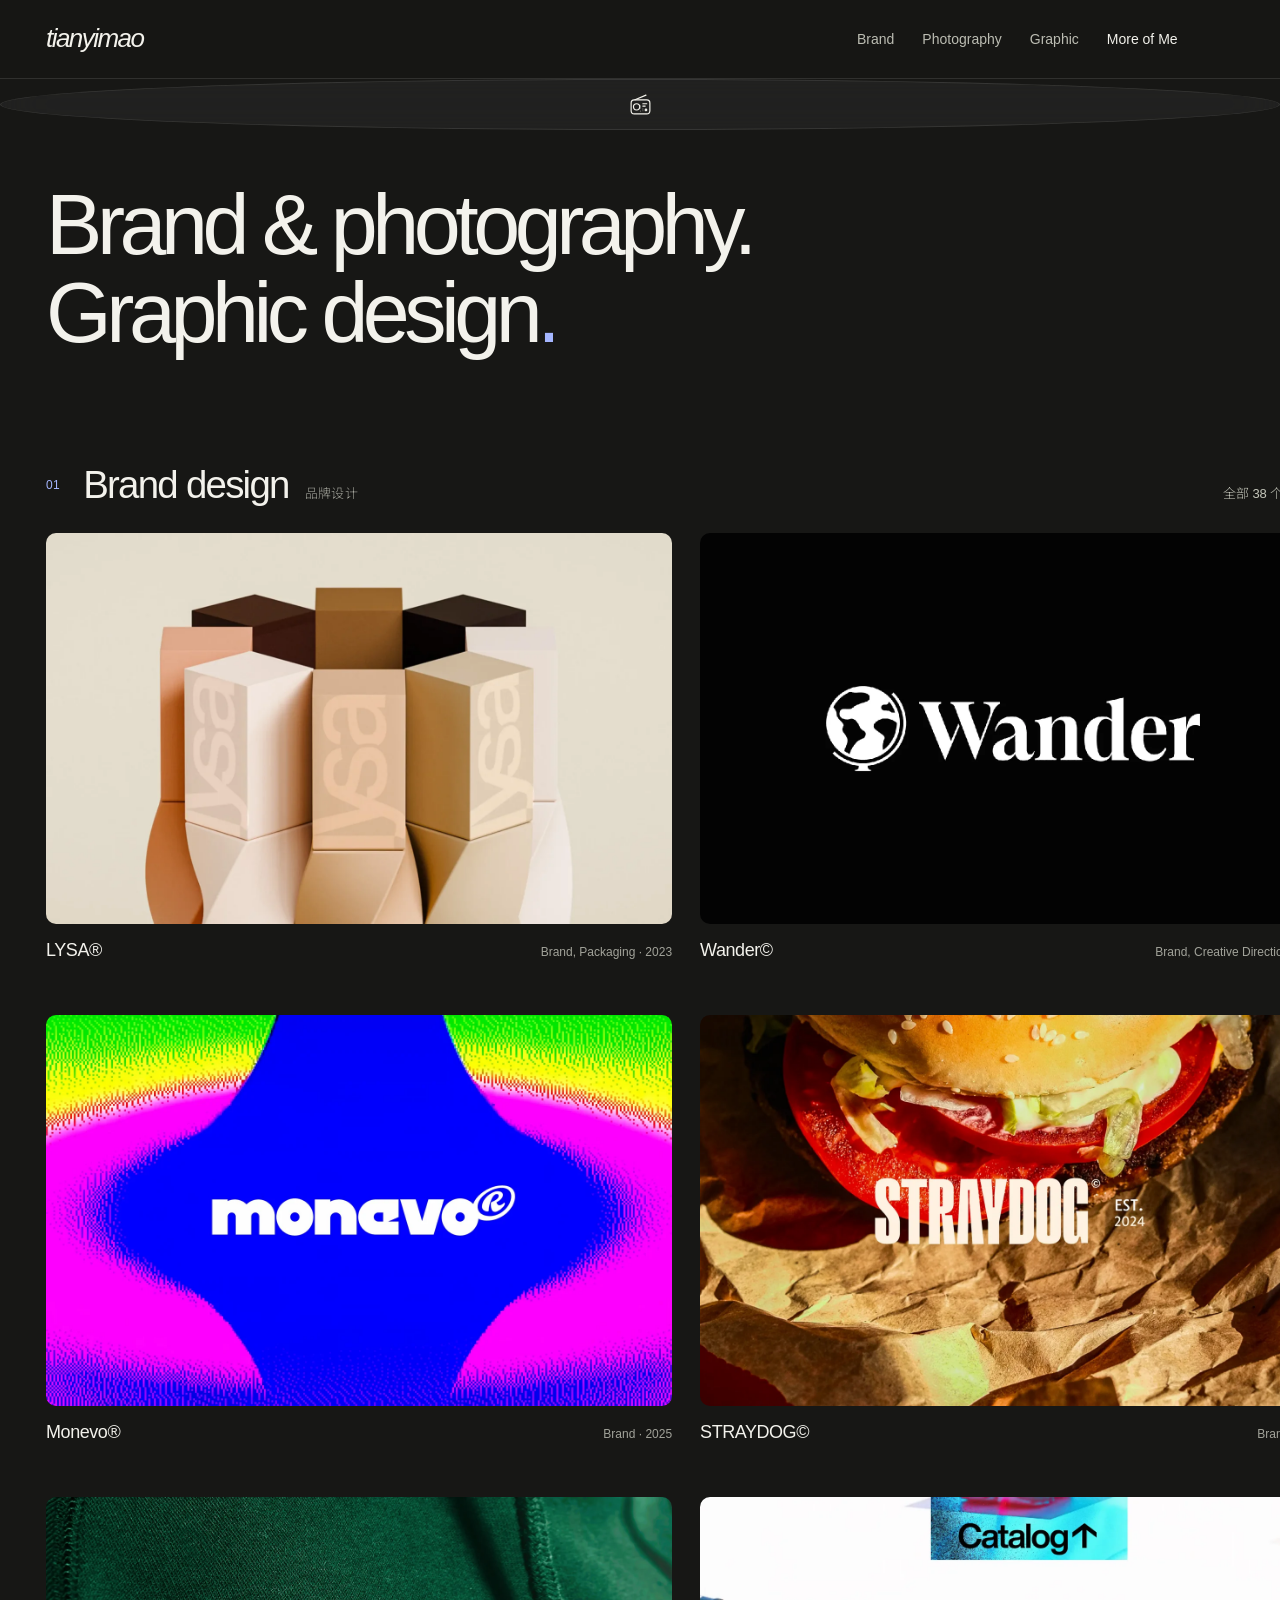
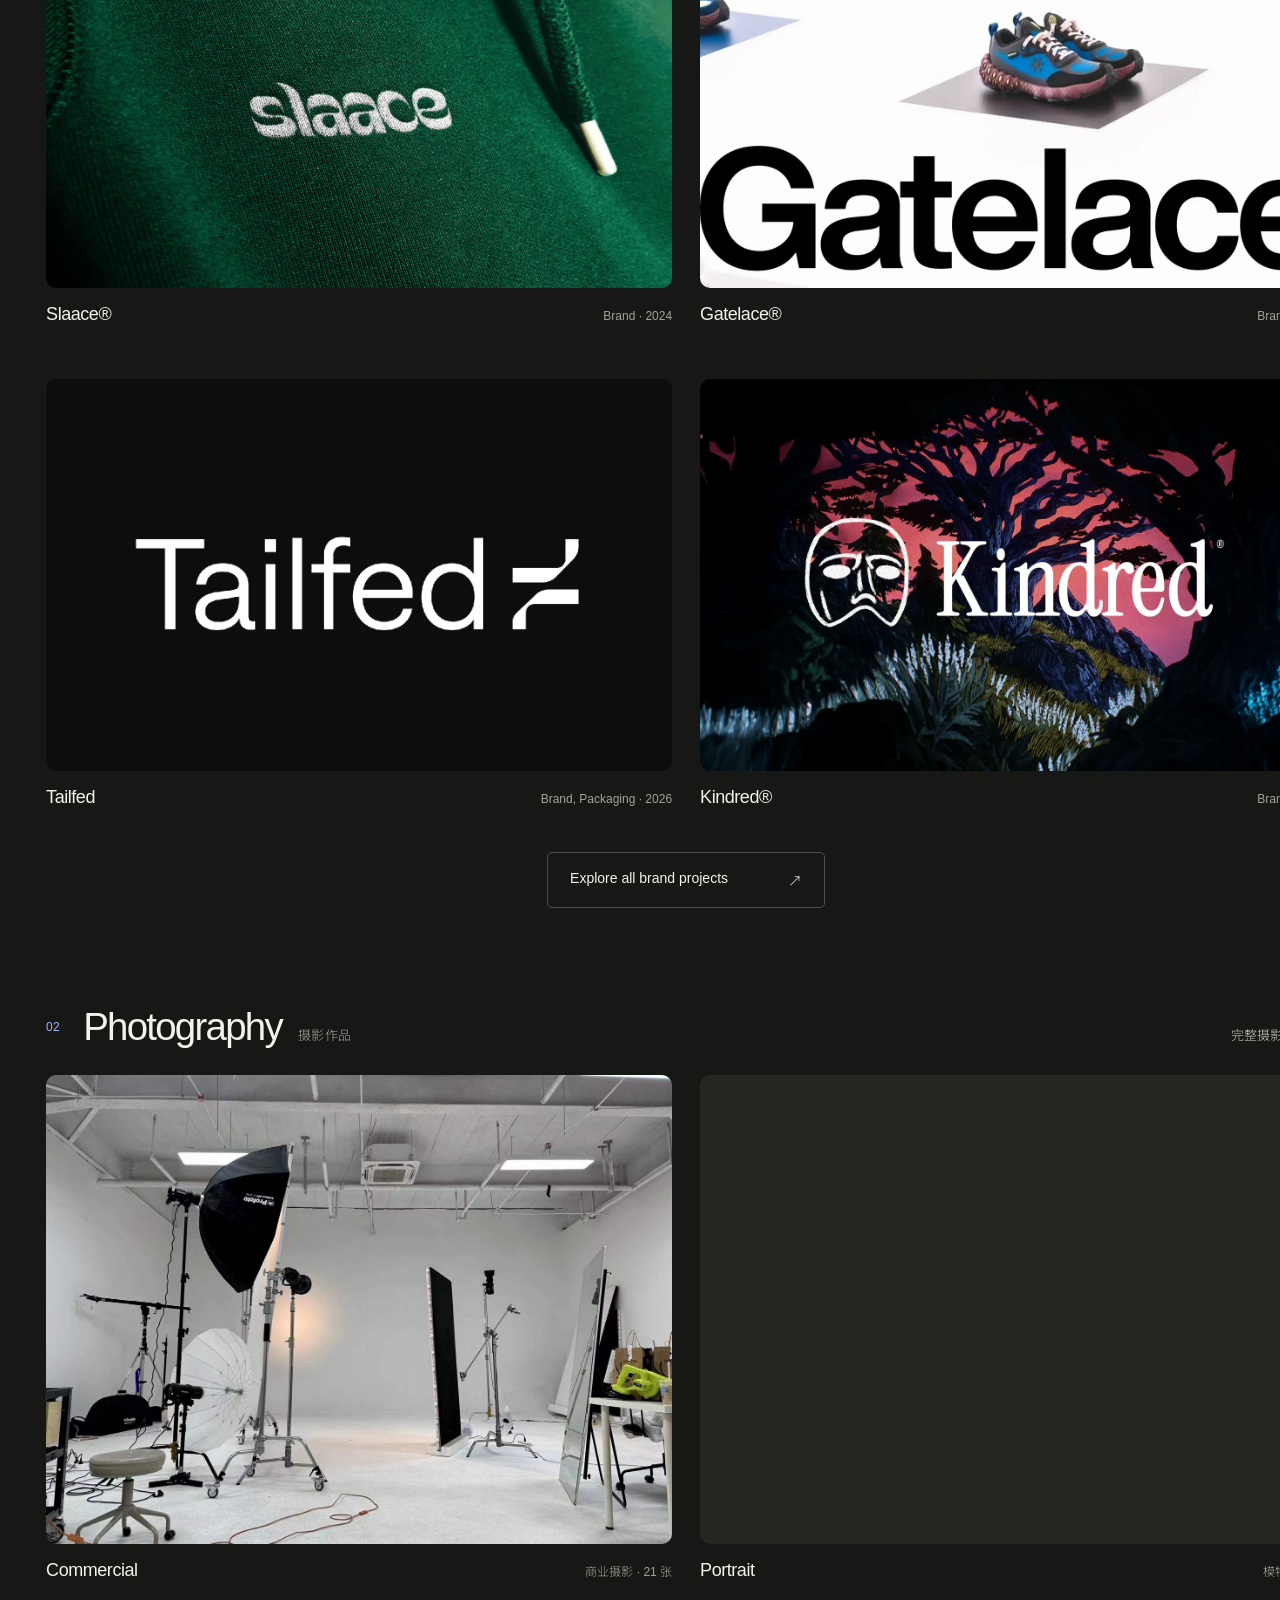
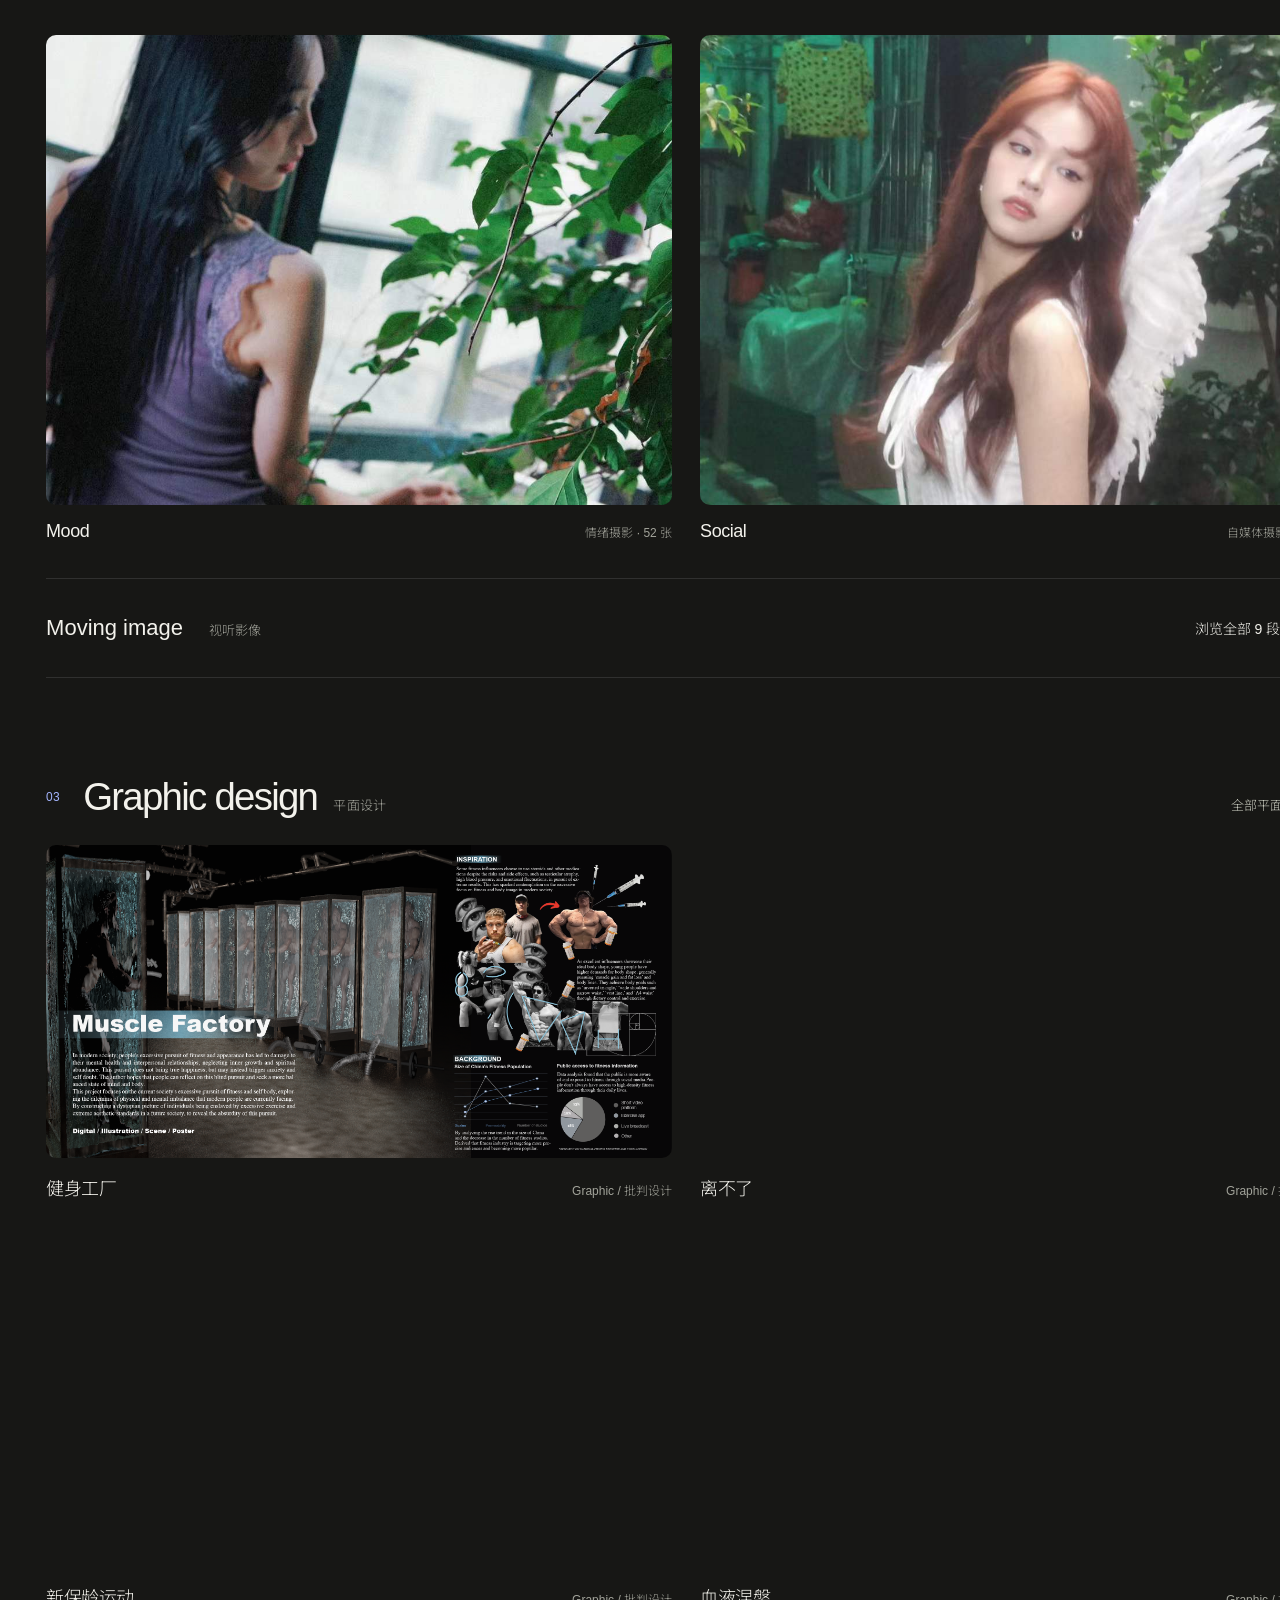
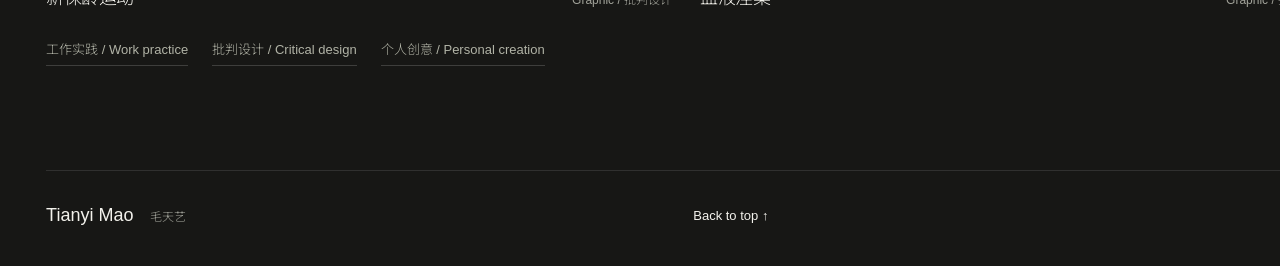
==== index.html @ b0a039b0 "Refine portfolio navigation and add graphic project sheets" ====
<!DOCTYPE html>
<html lang="en">
<head>
    <meta charset="UTF-8">
    <meta name="viewport" content="width=device-width, initial-scale=1.0">
    <title>tianyimao — Brand, Photography & Graphic</title>
    <meta name="description" content="毛天艺的平面设计、品牌设计与摄影作品集，以及电影、阅读音乐、反思、书法和训练记录。">
    <script src="https://cdn.tailwindcss.com"></script>
    <style>
        @import url('https://fonts.googleapis.com/css2?family=Noto+Sans+SC:wght@100;300;400;700&display=swap');
        
        body { 
            background-color: #000; color: #fff; margin: 0;
            font-family: 'Times New Roman', 'Noto Sans SC', serif;
            background-size: cover; background-position: center; 
            background-attachment: fixed; /* 电脑端保持固定 */
            overflow-x: hidden;
            transition: background-image 0.8s ease-in-out;
        }
        
        /* 移除全局所有加粗 */
        * { font-weight: 300 !important; }

        @media (min-width: 768px) { body { background-image: url('horse.jpg'); } }
        @media (max-width: 767px) { 
            body { 
                background-image: url('mobile_bg.jpg'); 
                background-attachment: scroll; /* 手机端禁止缩放关键：改为跟随滚动 */
            } 
        }

        .glass {
            background: rgba(255, 255, 255, 0.02);
            backdrop-filter: blur(25px); -webkit-backdrop-filter: blur(25px);
            border: 0.5px solid rgba(255, 255, 255, 0.08); border-radius: 1.5rem;
        }

        .en-main { display: block; letter-spacing: 0.05em; text-transform: uppercase; }
        .zh-sub { display: block; opacity: 0.4; font-size: 0.75rem; line-height: 1.2; }
        
        .nav-active { border-left: 2px solid rgba(255,255,255,0.8) !important; background: rgba(255,255,255,0.08); }
        .no-scrollbar::-webkit-scrollbar { display: none; }
        .tight-photo-grid { columns: 3; gap: 4px; }
        @media (min-width: 768px) { .tight-photo-grid { columns: 5; } }
        .photo-item { break-inside: avoid; margin-bottom: 4px; background: #111; border-radius: 8px; overflow: hidden; }

        .video-card-mini { position: relative; width: 100%; aspect-ratio: 16/9; background: #000; overflow: hidden; border-radius: 1rem; transition: transform 0.3s ease; }
        .video-card-mini:hover { transform: scale(1.02); }

        .design-stack { position: relative; height: 260px; width: 100%; overflow: hidden; }
        .stack-layer { position: absolute; width: 60%; height: 90%; transition: 0.5s; border-radius: 8px; cursor: pointer; }
        .stack-layer:hover { transform: translateX(15px) scale(1.02); z-index: 60 !important; }

        .dragon-row { display: flex; overflow-x: auto; padding: 0; scrollbar-width: none; height: 100%; }
        .dragon-item { flex: 0 0 160px; margin-right: -100px; transition: 0.6s ease; cursor: pointer; position: relative; }
        .dragon-item:hover { margin-right: 20px; z-index: 100 !important; transform: scale(1.05); }
        .dragon-item img { width: 100%; height: 100%; object-fit: cover; border-radius: 4px; }

        .artist-scroll { display: flex; gap: 4px; height: 100%; overflow: hidden; }
        .artist-strip { flex: 1; position: relative; transition: 0.5s ease; border-radius: 4px; overflow: hidden; }
        .artist-strip:hover { flex: 4; }
        .artist-strip img { width: 100%; height: 100%; object-fit: cover; opacity: 0.4; transition: 0.5s; }
        .artist-strip:hover img { opacity: 1; }

        .movie-list-4col { display: grid; grid-template-columns: repeat(4, 1fr); gap: 0.5rem; }
        @media (max-width: 767px) { .movie-list-4col { grid-template-columns: repeat(2, 1fr); } }

        .apple-search {
            background: rgba(255, 255, 255, 0.05); border: 0.5px solid rgba(255, 255, 255, 0.1);
            color: #fff; border-radius: 12px; padding: 14px 20px; width: 100%; outline: none;
        }

        #viewer, #ad-pop { display: none; position: fixed; inset: 0; z-index: 1000; flex-direction: column; align-items: center; justify-content: center; }
        #viewer { background: rgba(0,0,0,0.98); }

        body.reading-page { background:#cdd2d2!important; background-image:none!important; }
        body.reading-page #app-content { min-height:100svh; padding:0!important; }
        body.reading-page #music-toggle { display:none; }
        body.reading-page #back-btn {
            top:24px; left:24px; padding:11px 15px; color:#151819; opacity:.78;
            background:rgba(239,235,220,.74); border:1px solid rgba(21,24,25,.36);
            box-shadow:7px 8px 0 rgba(21,24,25,.12); backdrop-filter:blur(8px);
        }
        .reading-inline-frame { display:block; width:100%; height:100svh; border:0; background:#cdd2d2; }
        @media (max-width:760px) {
            .reading-inline-frame { height:200svh; }
            body.reading-page #back-btn { top:10px; left:10px; padding:7px 10px; box-shadow:4px 5px 0 rgba(21,24,25,.1); }
        }

        .thoughts-grid { width:min(1680px,100%); margin:0 auto; display:grid; grid-template-columns:repeat(6,minmax(0,1fr)); gap:12px; align-items:start; }
        .thought-card { position:relative; min-width:0; height:270px; overflow:hidden; display:flex; flex-direction:column; background:rgba(9,10,10,.34); border:1px solid rgba(255,255,255,.13); padding:1.15rem; border-radius:1.2rem; cursor:pointer; transition:background .3s,transform .3s,border-color .3s; box-shadow:0 18px 40px rgba(0,0,0,.14); }
        .thought-card:after { content:""; position:absolute; z-index:2; left:0; right:0; bottom:0; height:42%; background:linear-gradient(transparent,rgba(8,9,9,.94)); pointer-events:none; transition:opacity .25s; }
        .thought-card:hover { background:rgba(255,255,255,.075); transform:translateY(-3px); border-color:rgba(255,255,255,.24); }
        .thought-card.expanded { grid-column:span 2; height:auto; min-height:270px; max-height:none; background:rgba(8,9,9,.68); border-color:rgba(255,255,255,.27); cursor:zoom-out; }
        .thought-card.expanded:after { opacity:0; }
        .thought-date { flex:0 0 auto; }
        .thought-text { position:relative; z-index:1; margin:0; color:rgba(255,255,255,.9); font:300 13px/1.72 'Noto Sans SC',sans-serif; white-space:pre-line; display:-webkit-box; -webkit-line-clamp:10; -webkit-box-orient:vertical; overflow:hidden; }
        .thought-card.expanded .thought-text { display:block; overflow:visible; }
        .thought-expand-hint { position:absolute; z-index:3; left:1.15rem; bottom:.85rem; color:rgba(255,255,255,.54); font:300 8px/1 'Noto Sans SC',sans-serif; letter-spacing:.12em; }
        .thought-card.expanded .thought-expand-hint { position:relative; left:auto; bottom:auto; margin-top:1.1rem; align-self:flex-end; }
        .thought-images { display:none; grid-template-columns:repeat(2,minmax(0,1fr)); gap:8px; margin-top:1rem; }
        .thought-card.expanded .thought-images { display:grid; }
        .thought-image-item { width: 100%; border: 0; padding: 0; background: transparent; border-radius: 10px; overflow: hidden; cursor: zoom-in; }
        .thought-image-item img { width: 100%; aspect-ratio: 4 / 5; object-fit: cover; display: block; transition: transform 0.25s ease; }
        .thought-image-item:hover img { transform: scale(1.03); }
        @media (max-width: 767px) {
            .thoughts-grid { grid-template-columns:repeat(2,minmax(0,1fr)); gap:8px; }
            .thought-card { height:220px; min-height:0; padding:.9rem; border-radius:1rem; }
            .thought-card.expanded { grid-column:1/-1; height:auto; min-height:220px; }
            .thought-text { font-size:11px; line-height:1.65; -webkit-line-clamp:9; }
            .thought-expand-hint { left:.9rem; bottom:.7rem; }
        }
        @media (min-width:768px) and (max-width:1023px) {
            .thoughts-grid { grid-template-columns:repeat(3,minmax(0,1fr)); }
            .thought-card.expanded { grid-column:span 2; }
        }

        body.calligraphy-page { background-color:#b8b0a3!important; background-image:linear-gradient(180deg,#d8d2c8 0%,#c9c1b5 60%,#958a7b 100%)!important; color:#27231d; }
        body.calligraphy-page #app-content { padding:0!important; }
        body.calligraphy-page #back-btn,
        body.calligraphy-page #music-toggle { color:#28241e; opacity:.7; background:rgba(244,240,231,.62); border:1px solid rgba(44,38,30,.22); box-shadow:0 8px 24px rgba(51,42,31,.12); backdrop-filter:blur(10px); }
        .ink-gallery-page { position:relative; isolation:isolate; min-height:100svh; overflow:hidden; padding:clamp(76px,9vh,112px) 0 clamp(76px,9vh,116px); background:linear-gradient(90deg,rgba(89,78,62,.13) 1px,transparent 1px) 0 0/18% 100%,linear-gradient(180deg,#ded8cd 0%,#cbc3b7 73%,#968a7b 73%,#817464 100%); box-shadow:inset 0 30px 70px rgba(255,255,255,.35),inset 0 -34px 80px rgba(54,43,31,.2); }
        .ink-gallery-page:before { content:""; position:absolute; z-index:0; inset:0 0 27%; pointer-events:none; background:radial-gradient(ellipse at 18% -8%,rgba(255,251,226,.94) 0,rgba(255,247,211,.38) 19%,transparent 47%),radial-gradient(ellipse at 50% -8%,rgba(255,251,226,.9) 0,rgba(255,247,211,.34) 20%,transparent 48%),radial-gradient(ellipse at 82% -8%,rgba(255,251,226,.9) 0,rgba(255,247,211,.34) 20%,transparent 48%); mix-blend-mode:screen; }
        .ink-gallery-page:after { content:""; position:absolute; z-index:0; left:-10%; right:-10%; bottom:-10%; height:38%; pointer-events:none; transform:perspective(600px) rotateX(58deg); transform-origin:50% 100%; background:repeating-linear-gradient(90deg,rgba(58,47,36,.14) 0 1px,transparent 1px 9%),linear-gradient(180deg,#a89d8d,#766958); box-shadow:inset 0 2px rgba(255,255,255,.35); }
        .ink-gallery-plaque { position:relative; z-index:3; width:max-content; max-width:calc(100% - 40px); margin:0 auto clamp(28px,4vh,48px); padding:9px 15px 8px; text-align:center; color:#40382e; background:#e8e2d7; border:1px solid rgba(63,52,39,.22); box-shadow:0 7px 18px rgba(62,50,36,.1); }
        .ink-gallery-plaque-title { display:block; font:300 10px/1.2 'Noto Sans SC',sans-serif; letter-spacing:.22em; }
        .ink-gallery-status { display:block; margin-top:5px; color:#766d61; font:300 8px/1.2 'Noto Sans SC',sans-serif; letter-spacing:.11em; }
        .ink-gallery-shell { position:relative; z-index:2; width:min(1780px,100%); margin:0 auto; padding:0 0 clamp(16px,3vh,32px); overflow:hidden; }
        .ink-gallery-track { display:grid; grid-auto-flow:column; grid-auto-columns:clamp(270px,25vw,390px); align-items:center; gap:clamp(28px,3.2vw,58px); overflow-x:auto; scroll-snap-type:x mandatory; overscroll-behavior-x:contain; scrollbar-width:none; padding:34px clamp(38px,6vw,106px) 54px; }
        .ink-gallery-track::-webkit-scrollbar { display:none; }
        .ink-frame { scroll-snap-align:center; position:relative; height:clamp(420px,62vh,690px); display:grid; grid-template-rows:minmax(0,1fr) auto; padding:clamp(13px,1.35vw,19px); color:#242019; background:#ede7dc; border:clamp(7px,.7vw,11px) solid #332c23; box-shadow:0 31px 40px rgba(53,42,29,.26),0 6px 13px rgba(53,42,29,.25),inset 0 0 0 2px rgba(255,255,255,.74); transform:none; cursor:zoom-in; transition:transform .35s ease,box-shadow .35s ease; }
        .ink-frame:before { content:""; position:absolute; inset:-54px -34px 52%; z-index:-1; background:radial-gradient(ellipse at 50% 0,rgba(255,247,213,.75),transparent 68%); pointer-events:none; }
        .ink-frame:hover { transform:translateY(-5px); box-shadow:0 37px 50px rgba(53,42,29,.3),0 8px 16px rgba(53,42,29,.24),inset 0 0 0 2px rgba(255,255,255,.8); }
        .ink-art { min-height:0; display:grid; place-items:center; overflow:hidden; background:#f7f3e9; border:1px solid rgba(71,59,44,.18); box-shadow:inset 0 0 34px rgba(83,66,45,.08); }
        .ink-art img { width:100%; height:100%; object-fit:contain; display:block; filter:contrast(1.02) saturate(.92); transition:transform .45s; }
        .ink-frame:hover .ink-art img { transform:scale(1.012); }
        .ink-caption { display:flex; justify-content:space-between; gap:12px; padding:12px 2px 0; color:#40372d; font:300 9px/1.4 'Noto Sans SC',sans-serif; letter-spacing:.11em; }
        .ink-gallery-controls { display:flex; justify-content:center; align-items:center; gap:14px; }
        .ink-gallery-controls button { width:39px; height:39px; border:1px solid rgba(54,45,34,.28); border-radius:50%; color:#41382d; background:rgba(238,232,220,.72); box-shadow:0 8px 22px rgba(54,45,34,.12); cursor:pointer; transition:.2s; }
        .ink-gallery-controls button:hover { color:#17130f; background:#f3eee4; transform:translateY(-2px); }
        .ink-gallery-count { min-width:76px; text-align:center; color:#655b4f; font-size:9px; letter-spacing:.14em; }
        .ink-empty { min-height:52vh; display:grid; place-items:center; padding:32px; text-align:center; color:#5d5347; }
        @media (max-width:767px) {
            .ink-gallery-page { min-height:100svh; padding:68px 0 58px; background:linear-gradient(180deg,#dcd6ca 0%,#cbc2b4 87%,#978b7b 87%,#837564 100%); }
            .ink-gallery-page:after { display:none; }
            .ink-gallery-plaque { margin-bottom:14px; padding:8px 12px 7px; }
            .ink-gallery-track { grid-auto-columns:82vw; gap:18px; padding:22px 9vw 38px; }
            .ink-frame { height:64svh; min-height:440px; border-width:7px; padding:10px; box-shadow:0 22px 30px rgba(53,42,29,.26),0 5px 11px rgba(53,42,29,.2),inset 0 0 0 2px rgba(255,255,255,.7); }
            .ink-frame:hover { transform:none; }
            body.calligraphy-page #back-btn { top:10px; left:10px; }
        }

        body.sports-page { background:#090b0b!important; background-image:none!important; }
        body.sports-page #app-content { min-height:100svh; padding:0!important; }
        body.sports-page #back-btn,
        body.sports-page #music-toggle { background:rgba(15,18,17,.56); border:1px solid rgba(219,229,214,.14); backdrop-filter:blur(12px); }
        .training-room { --lime:#c9edb3; --mint:#91c8aa; --paper:#e8eee5; position:relative; isolation:isolate; min-height:100svh; overflow:hidden; padding:clamp(78px,10vh,118px) clamp(18px,4.5vw,76px) 70px; color:var(--paper); background:linear-gradient(90deg,rgba(255,255,255,.026) 1px,transparent 1px) 0 0/16.666% 100%,linear-gradient(180deg,#101514 0%,#090c0c 72%,#050707 72%); }
        .training-room:before { content:""; position:absolute; z-index:-2; inset:0 0 28%; pointer-events:none; background:radial-gradient(ellipse at 22% -12%,rgba(190,235,188,.2),transparent 46%),radial-gradient(ellipse at 78% -18%,rgba(128,182,160,.15),transparent 43%),linear-gradient(115deg,transparent 0 28%,rgba(207,239,205,.035) 29% 36%,transparent 37% 100%); }
        .training-room:after { content:""; position:absolute; z-index:-1; left:-16%; right:-16%; bottom:-20%; height:50%; transform:perspective(760px) rotateX(60deg); transform-origin:50% 100%; pointer-events:none; background:repeating-linear-gradient(90deg,rgba(186,220,194,.07) 0 1px,transparent 1px 8%),repeating-linear-gradient(0deg,rgba(186,220,194,.055) 0 1px,transparent 1px 22%),linear-gradient(180deg,#111817,#050706); box-shadow:inset 0 2px rgba(213,239,218,.12); }
        .training-shell { position:relative; z-index:2; width:min(1640px,100%); margin:auto; }
        .training-intro { display:flex; align-items:flex-end; justify-content:space-between; gap:24px; margin:0 0 clamp(28px,4vh,48px); }
        .training-title { margin:0; font:300 clamp(31px,5.3vw,74px)/.9 'Times New Roman','Noto Sans SC',serif; letter-spacing:-.035em; }
        .training-title small { display:block; margin-top:14px; color:rgba(232,238,229,.44); font:300 10px/1.3 'Noto Sans SC',sans-serif; letter-spacing:.26em; }
        .training-sync { max-width:310px; text-align:right; color:rgba(232,238,229,.43); font:300 9px/1.6 'Noto Sans SC',sans-serif; letter-spacing:.12em; }
        .training-sync:before { content:""; display:inline-block; width:6px; height:6px; margin-right:8px; border-radius:50%; background:var(--lime); box-shadow:0 0 14px rgba(201,237,179,.72); }
        .training-grid { display:grid; grid-template-columns:minmax(0,1.75fr) minmax(280px,.75fr); gap:clamp(12px,1.5vw,22px); }
        .training-panel { position:relative; overflow:hidden; border:1px solid rgba(223,237,223,.12); border-radius:22px; background:linear-gradient(145deg,rgba(28,36,34,.72),rgba(7,10,10,.82)); box-shadow:0 28px 70px rgba(0,0,0,.26),inset 0 1px rgba(255,255,255,.045); backdrop-filter:blur(16px); }
        .training-panel:before { content:""; position:absolute; inset:0; pointer-events:none; background:linear-gradient(120deg,rgba(211,239,209,.045),transparent 32%); }
        .training-metrics { grid-column:1/-1; display:grid; grid-template-columns:repeat(4,minmax(0,1fr)); gap:1px; background:rgba(220,236,220,.1); }
        .training-metric { min-height:124px; padding:22px clamp(16px,2vw,28px); background:#101514; }
        .training-metric-label { color:rgba(232,238,229,.42); font:300 9px/1.2 'Noto Sans SC',sans-serif; letter-spacing:.16em; }
        .training-metric-value { display:block; margin-top:18px; color:#eff5ed; font:300 clamp(25px,3vw,42px)/1 'Times New Roman',serif; letter-spacing:-.025em; }
        .training-metric-value small { margin-left:5px; color:rgba(232,238,229,.38); font:300 9px/1 'Noto Sans SC',sans-serif; letter-spacing:.08em; }
        .training-panel-pad { padding:clamp(20px,2.2vw,34px); }
        .training-panel-head { display:flex; align-items:flex-start; justify-content:space-between; gap:16px; margin-bottom:22px; }
        .training-kicker { display:block; color:rgba(232,238,229,.4); font:300 9px/1.25 'Noto Sans SC',sans-serif; letter-spacing:.18em; text-transform:uppercase; }
        .training-panel-title { display:block; margin-top:6px; color:#edf3eb; font:300 18px/1.2 'Noto Sans SC',sans-serif; letter-spacing:.04em; }
        .training-period { color:rgba(232,238,229,.35); font:300 8px/1.3 'Noto Sans SC',sans-serif; letter-spacing:.12em; white-space:nowrap; }
        .training-chart { display:block; width:100%; height:270px; }
        .body-chart { height:178px; }
        .training-side { display:grid; gap:clamp(12px,1.5vw,22px); align-content:start; }
        .training-body-latest { display:flex; align-items:baseline; justify-content:space-between; gap:18px; margin-top:2px; }
        .training-body-number { color:#f0f5ed; font:300 34px/1 'Times New Roman',serif; }
        .training-body-number small { color:rgba(232,238,229,.38); font:300 9px/1 'Noto Sans SC',sans-serif; }
        .training-body-fat { color:rgba(201,237,179,.8); font:300 11px/1.3 'Noto Sans SC',sans-serif; letter-spacing:.08em; text-align:right; }
        .training-moves { display:grid; gap:15px; margin-top:22px; }
        .training-move-row { display:grid; grid-template-columns:minmax(0,1fr) auto; gap:8px 16px; align-items:center; }
        .training-move-name { min-width:0; overflow:hidden; text-overflow:ellipsis; white-space:nowrap; color:rgba(239,245,237,.82); font:300 11px/1.2 'Noto Sans SC',sans-serif; }
        .training-move-count { color:rgba(232,238,229,.34); font-size:8px; letter-spacing:.1em; }
        .training-move-track { grid-column:1/-1; height:2px; overflow:hidden; background:rgba(232,238,229,.08); }
        .training-move-fill { height:100%; background:linear-gradient(90deg,var(--mint),var(--lime)); box-shadow:0 0 12px rgba(201,237,179,.35); }
        .training-history { grid-column:1/-1; }
        .training-sessions { display:grid; grid-template-columns:repeat(4,minmax(0,1fr)); gap:10px; }
        .training-session { min-width:0; padding:17px; border:1px solid rgba(232,238,229,.09); border-radius:14px; background:rgba(4,7,7,.3); }
        .training-session-date { color:rgba(201,237,179,.58); font:300 8px/1 'Noto Sans SC',sans-serif; letter-spacing:.13em; }
        .training-session-title { min-height:34px; margin:11px 0 15px; color:rgba(242,246,240,.92); font:300 13px/1.35 'Noto Sans SC',sans-serif; }
        .training-session-meta { display:flex; flex-wrap:wrap; gap:6px 12px; color:rgba(232,238,229,.35); font:300 8px/1.3 'Noto Sans SC',sans-serif; letter-spacing:.05em; }
        .training-empty { min-height:58vh; display:grid; place-items:center; padding:40px; text-align:center; color:rgba(232,238,229,.5); }
        .training-empty-dot { width:8px; height:8px; margin:0 auto 18px; border-radius:50%; background:var(--lime); box-shadow:0 0 22px rgba(201,237,179,.82); animation:trainingPulse 1.6s ease-in-out infinite; }
        @keyframes trainingPulse { 50% { opacity:.25; transform:scale(.7); } }
        @media (max-width:900px) {
            .training-grid { grid-template-columns:1fr; }
            .training-side,.training-history { grid-column:1; }
            .training-sessions { grid-template-columns:repeat(2,minmax(0,1fr)); }
        }
        @media (max-width:640px) {
            .training-room { padding:70px 10px 44px; background:linear-gradient(90deg,rgba(255,255,255,.022) 1px,transparent 1px) 0 0/50% 100%,linear-gradient(180deg,#101514,#070909); }
            .training-room:after { display:none; }
            .training-intro { align-items:flex-start; flex-direction:column; gap:13px; margin-bottom:22px; padding:0 6px; }
            .training-title { font-size:40px; }
            .training-title small { margin-top:9px; font-size:8px; }
            .training-sync { text-align:left; font-size:8px; }
            .training-grid { gap:9px; }
            .training-panel { border-radius:16px; }
            .training-metrics { grid-template-columns:repeat(2,minmax(0,1fr)); }
            .training-metric { min-height:99px; padding:16px; }
            .training-metric-value { margin-top:13px; font-size:29px; }
            .training-panel-pad { padding:18px 15px; }
            .training-chart { height:218px; }
            .body-chart { height:150px; }
            .training-sessions { display:flex; overflow-x:auto; scroll-snap-type:x mandatory; scrollbar-width:none; padding-bottom:2px; }
            .training-sessions::-webkit-scrollbar { display:none; }
            .training-session { flex:0 0 76%; scroll-snap-align:start; }
            body.sports-page #back-btn { top:10px; left:10px; }
        }

        .more-menu { display:grid; grid-template-columns:repeat(2,minmax(0,1fr)); align-items:stretch; }
        .more-menu:before { display:none; }
        .more-menu > div { min-width:0; display:flex; flex-direction:column; align-items:center; justify-content:center; padding:10px 7px; }
        .more-practice-cell { display:grid!important; grid-template-columns:repeat(2,minmax(0,1fr)); padding:0!important; }
        .more-practice-cell button { min-width:0; color:inherit; cursor:pointer; }
        .more-practice-cell button + button { border-left:1px solid rgba(255,255,255,.09); }

        body.sports-page { background:#f3efe7!important; color:#111!important; }
        body.sports-page #back-btn,
        body.sports-page #music-toggle { color:#111; background:rgba(247,243,235,.84); border:2px solid #111; box-shadow:5px 5px 0 #ff1593; backdrop-filter:blur(10px); }
        .training-room { --pink:#ff1593; --ink:#111; --cream:#f3efe7; --soft:#d8d2c7; min-height:100svh; padding:clamp(72px,8vh,92px) clamp(14px,4vw,64px) 80px; color:var(--ink); background:var(--cream); }
        .training-room:before,.training-room:after { display:none; }
        .training-shell { position:relative; z-index:2; width:min(1580px,100%); }
        .fitness-stage-caption,.fitness-filter strong,.fitness-muscle-name strong,.fitness-muscle-feature strong,.fitness-stat strong,.fitness-card-head strong { font-weight:900!important; }
        .fitness-stage { position:relative; padding:clamp(18px,2.5vw,32px); border:2px solid #30363d; border-radius:14px; color:#f0f3f6; background:#0d1117; box-shadow:8px 8px 0 var(--ink); }
        .fitness-stage-top { position:relative; z-index:4; display:flex; align-items:center; justify-content:space-between; gap:18px; margin-bottom:18px; }
        .fitness-stage-caption { font:800 clamp(17px,2vw,25px)/1.1 Arial,'Noto Sans SC',sans-serif; }
        .fitness-stage-caption small { display:block; margin-top:7px; color:#8b949e; font:500 9px/1.2 'Noto Sans SC',sans-serif; letter-spacing:.08em; }
        .fitness-filters { display:flex; gap:9px; }
        .fitness-filter { position:relative; min-width:118px; display:grid; grid-template-columns:52px 1fr; align-items:center; gap:4px; padding:8px 12px 8px 8px; border:1px solid #30363d; border-radius:9px; color:#c9d1d9; background:#161b22; cursor:pointer; transition:transform .22s ease,background .22s ease,color .22s ease,box-shadow .22s ease; }
        .fitness-filter:hover,.fitness-filter:focus-visible,.fitness-filter.is-active { color:#fff; background:var(--pink); transform:translateY(-3px); box-shadow:0 0 0 2px #0d1117,0 0 0 4px var(--pink); outline:none; }
        .fitness-filter strong { display:block; font:900 italic 15px/1 Arial,sans-serif; }
        .fitness-filter small { display:block; margin-top:3px; font:700 8px/1 'Noto Sans SC',sans-serif; letter-spacing:.12em; }
        .fitness-tool-icon { position:relative; display:block; width:50px; height:39px; color:currentColor; }
        .fitness-tool-icon i,.fitness-tool-icon b { position:absolute; display:block; background:currentColor; }
        .tool-chest i { left:4px; top:9px; width:42px; height:4px; }
        .tool-chest i:before,.tool-chest i:after { content:""; position:absolute; top:-5px; width:6px; height:14px; background:currentColor; }
        .tool-chest i:before { left:2px; box-shadow:5px 2px 0 currentColor; }
        .tool-chest i:after { right:2px; box-shadow:-5px 2px 0 currentColor; }
        .tool-chest b { left:13px; bottom:7px; width:25px; height:5px; transform:skewX(-24deg); box-shadow:9px 7px 0 -1px currentColor; }
        .tool-back i { left:4px; top:5px; width:42px; height:4px; }
        .tool-back i:before,.tool-back i:after { content:""; position:absolute; top:0; width:4px; height:31px; background:currentColor; }
        .tool-back i:before { left:3px; }.tool-back i:after { right:3px; }
        .tool-back b { left:17px; top:14px; width:16px; height:4px; transform:rotate(18deg); box-shadow:0 7px 0 currentColor; }
        .tool-leg i { left:6px; top:7px; width:7px; height:25px; box-shadow:11px -5px 0 currentColor,22px -10px 0 currentColor,33px -15px 0 currentColor; }
        .tool-leg b { left:3px; bottom:3px; width:45px; height:4px; transform:skewX(-18deg); }
        .fitness-calendar-scroll { position:relative; z-index:2; overflow-x:auto; overflow-y:hidden; padding:2px 0 5px; scrollbar-width:thin; scrollbar-color:#30363d transparent; }
        .fitness-calendar { min-width:820px; }
        .fitness-calendar-months { display:grid; grid-template-columns:repeat(var(--week-count),minmax(0,1fr)); gap:4px; margin:0 0 8px 52px; min-height:17px; }
        .fitness-calendar-month { color:#c9d1d9; font:600 10px/1 Arial,sans-serif; white-space:nowrap; }
        .fitness-calendar-body { display:grid; grid-template-columns:42px minmax(0,1fr); gap:10px; }
        .fitness-calendar-weekdays { display:grid; grid-template-rows:repeat(7,13px); gap:4px; }
        .fitness-calendar-weekdays span { display:flex; align-items:center; color:#8b949e; font:600 9px/1 Arial,sans-serif; }
        .fitness-calendar-grid { display:grid; grid-template-columns:repeat(var(--week-count),minmax(0,1fr)); grid-template-rows:repeat(7,13px); grid-auto-flow:column; gap:4px; }
        .fitness-calendar-day { position:relative; min-width:0; height:13px; padding:0; border:1px solid rgba(255,255,255,.035); border-radius:3px; background:#161b22; transition:opacity .18s ease,transform .18s ease,background .18s ease,box-shadow .18s ease; }
        button.fitness-calendar-day { cursor:pointer; }
        .fitness-calendar-day[data-level="1"] { background:#4b1535; }
        .fitness-calendar-day[data-level="2"] { background:#861352; }
        .fitness-calendar-day[data-level="3"] { background:#c51276; }
        .fitness-calendar-day[data-level="4"] { background:#ff39a2; }
        .fitness-calendar-day.is-outside { opacity:.18; }
        .fitness-calendar-day:hover,.fitness-calendar-day:focus-visible,.fitness-calendar-day.is-match { z-index:3; transform:scale(1.42); background:#ff70ba; box-shadow:0 0 0 2px #0d1117,0 0 0 3px #ff70ba; outline:none; }
        .fitness-calendar-day.is-muted { opacity:.12; transform:scale(.78); }
        .fitness-calendar-foot { display:flex; align-items:center; justify-content:space-between; gap:18px; margin:17px 0 0 52px; color:#8b949e; font:500 9px/1.3 'Noto Sans SC',sans-serif; }
        .fitness-calendar-legend { display:flex; align-items:center; gap:5px; white-space:nowrap; }
        .fitness-calendar-legend i { display:block; width:13px; height:13px; border-radius:3px; background:#161b22; }
        .fitness-calendar-legend i:nth-of-type(2) { background:#4b1535; }
        .fitness-calendar-legend i:nth-of-type(3) { background:#861352; }
        .fitness-calendar-legend i:nth-of-type(4) { background:#c51276; }
        .fitness-calendar-legend i:nth-of-type(5) { background:#ff39a2; }
        .fitness-muscle-grid { display:grid; grid-template-columns:repeat(3,minmax(0,1fr)); align-items:start; gap:13px; margin:38px 0 12px; }
        .fitness-muscle-card { position:relative; overflow:hidden; border:3px solid var(--ink); background:#faf7f0; box-shadow:7px 7px 0 var(--ink); transition:transform .28s ease,box-shadow .28s ease; }
        .fitness-muscle-card:hover,.fitness-muscle-card:focus-within,.fitness-muscle-card.is-open { transform:translateY(-7px); box-shadow:10px 14px 0 var(--pink); }
        .fitness-muscle-toggle { width:100%; display:grid; grid-template-columns:66px minmax(0,1fr) auto; align-items:center; gap:13px; padding:14px 16px; color:var(--ink); text-align:left; cursor:pointer; }
        .fitness-muscle-toggle .fitness-tool-icon { transform:scale(1.15); transform-origin:center; }
        .fitness-muscle-name strong { display:block; font:900 italic clamp(22px,2.6vw,38px)/.85 Arial,sans-serif; }
        .fitness-muscle-name small { display:block; margin-top:8px; color:#706a62; font:700 9px/1.2 'Noto Sans SC',sans-serif; letter-spacing:.08em; }
        .fitness-muscle-plus { color:var(--pink); font:900 30px/1 Arial,sans-serif; transition:transform .25s; }
        .fitness-muscle-card:hover .fitness-muscle-plus,.fitness-muscle-card:focus-within .fitness-muscle-plus,.fitness-muscle-card.is-open .fitness-muscle-plus { transform:rotate(45deg); }
        .fitness-muscle-content { max-height:0; overflow:hidden; opacity:0; border-top:0 solid var(--ink); transition:max-height .48s cubic-bezier(.2,.8,.2,1),opacity .22s ease,border-width .2s; }
        .fitness-muscle-card:hover .fitness-muscle-content,.fitness-muscle-card:focus-within .fitness-muscle-content,.fitness-muscle-card.is-open .fitness-muscle-content { max-height:620px; opacity:1; border-top-width:3px; }
        .fitness-muscle-feature { min-height:103px; display:grid; grid-template-columns:minmax(0,1fr) 92px; align-items:center; gap:12px; padding:14px 16px; background:linear-gradient(115deg,rgba(255,21,147,.13),transparent 65%); }
        .fitness-muscle-feature span { display:block; font:800 8px/1 Arial,sans-serif; letter-spacing:.14em; }
        .fitness-muscle-feature strong { display:block; margin-top:9px; font:900 17px/1.25 'Noto Sans SC',sans-serif; }
        .fitness-move-sketch { height:72px; display:grid; place-items:center; border:2px solid var(--ink); background:var(--pink); box-shadow:4px 4px 0 var(--ink); }
        .fitness-move-sketch .fitness-tool-icon { transform:scale(1.35); color:#111; }
        .fitness-exercise-list { display:flex; flex-wrap:wrap; gap:7px; padding:0 16px 15px; }
        .fitness-exercise-button { max-width:100%; padding:8px 10px; border:2px solid var(--ink); color:var(--ink); background:var(--cream); font:700 9px/1.2 'Noto Sans SC',sans-serif; cursor:pointer; transition:.18s; overflow:hidden; text-overflow:ellipsis; white-space:nowrap; }
        .fitness-exercise-button:hover,.fitness-exercise-button:focus-visible,.fitness-exercise-button.is-active { color:#fff; background:var(--ink); box-shadow:3px 3px 0 var(--pink); outline:none; transform:translateY(-2px); }
        .fitness-exercise-chart-shell { max-height:0; overflow:hidden; border-top:0 solid var(--ink); opacity:0; transition:max-height .38s ease,opacity .22s ease,border-width .2s; }
        .fitness-exercise-chart-shell.has-chart { max-height:310px; opacity:1; border-top-width:2px; }
        .fitness-exercise-summary { display:flex; align-items:baseline; justify-content:space-between; gap:10px; padding:12px 15px 2px; }
        .fitness-exercise-summary strong { max-width:50%; overflow:hidden; text-overflow:ellipsis; white-space:nowrap; font:900 13px/1.2 'Noto Sans SC',sans-serif; }
        .fitness-exercise-summary span { color:#6f6961; font:700 8px/1.35 Arial,'Noto Sans SC',sans-serif; text-align:right; }
        .fitness-exercise-chart { display:block; width:100%; height:190px; }
        .fitness-exercise-legend { display:flex; justify-content:flex-end; gap:13px; padding:0 15px 12px; color:#6f6961; font:700 8px/1 Arial,'Noto Sans SC',sans-serif; }
        .fitness-exercise-legend span:before { content:""; display:inline-block; width:11px; height:4px; margin-right:5px; vertical-align:middle; background:var(--pink); }
        .fitness-exercise-legend span + span:before { height:2px; background:var(--ink); }
        .fitness-summary { display:grid; grid-template-columns:repeat(4,minmax(0,1fr)); gap:12px; margin:34px 0 22px; }
        .fitness-stat { position:relative; min-height:142px; padding:20px; border:3px solid var(--ink); background:#faf7f0; box-shadow:6px 6px 0 var(--ink); }
        .fitness-stat:nth-child(1) { transform:translateY(15px); }.fitness-stat:nth-child(2) { transform:translateY(9px); }.fitness-stat:nth-child(3) { transform:translateY(3px); }.fitness-stat:nth-child(4) { transform:translateY(-3px); }
        .fitness-stat span { font:800 9px/1.2 Arial,'Noto Sans SC',sans-serif; letter-spacing:.1em; }
        .fitness-stat strong { display:block; margin-top:23px; font:900 italic clamp(31px,4vw,55px)/.8 Arial,sans-serif; letter-spacing:-.05em; }
        .fitness-stat strong small { margin-left:4px; color:var(--pink); font:900 11px/1 Arial,sans-serif; }
        .fitness-detail-grid { display:grid; grid-template-columns:minmax(0,1.6fr) minmax(280px,.74fr); gap:14px; }
        .fitness-card { border:3px solid var(--ink); background:#faf7f0; box-shadow:7px 7px 0 rgba(17,17,17,.92); }
        .fitness-card-head { display:flex; align-items:flex-start; justify-content:space-between; gap:12px; padding:17px 19px; border-bottom:3px solid var(--ink); }
        .fitness-card-head strong { font:900 italic 18px/1 Arial,'Noto Sans SC',sans-serif; text-transform:uppercase; }
        .fitness-card-head span { color:#777067; font:700 8px/1.3 Arial,sans-serif; letter-spacing:.1em; }
        .fitness-chart-wrap { padding:16px 17px 10px; }
        .training-chart { height:230px; }
        .body-chart { height:145px; }
        .fitness-side { display:grid; gap:14px; }
        .fitness-body-number { display:flex; align-items:baseline; justify-content:space-between; gap:12px; padding:17px 19px 0; font:900 italic 36px/1 Arial,sans-serif; }
        .fitness-body-number small { color:var(--pink); font:800 10px/1 'Noto Sans SC',sans-serif; }
        .fitness-latest { grid-column:1/-1; margin-top:14px; }
        .fitness-session-strip { display:grid; grid-template-columns:repeat(6,minmax(0,1fr)); gap:0; }
        .fitness-session { min-width:0; padding:15px; border-right:2px solid var(--ink); }
        .fitness-session:last-child { border-right:0; }
        .fitness-session time { color:var(--pink); font:900 9px/1 Arial,sans-serif; }
        .fitness-session strong { display:block; min-height:34px; margin:10px 0; font:800 12px/1.35 'Noto Sans SC',sans-serif; }
        .fitness-session span { color:#6f6961; font:700 8px/1.3 Arial,sans-serif; }
        .training-empty { color:#111; }
        .training-empty-dot { background:var(--pink); box-shadow:0 0 22px rgba(255,21,147,.72); }
        @media (max-width:900px) {
            .fitness-stage-top { align-items:flex-start; flex-direction:column; }
            .fitness-filters { width:100%; }
            .fitness-filter { flex:1; min-width:0; }
            .fitness-summary { grid-template-columns:repeat(2,minmax(0,1fr)); }
            .fitness-muscle-grid { grid-template-columns:1fr; }
            .fitness-stat:nth-child(n) { transform:none; }
            .fitness-detail-grid { grid-template-columns:1fr; }
            .fitness-session-strip { grid-template-columns:repeat(3,minmax(0,1fr)); }
            .fitness-session:nth-child(3n) { border-right:0; }
            .fitness-session:nth-child(n+4) { border-top:2px solid var(--ink); }
        }
        @media (max-width:640px) {
            .more-home-card { height:176px!important; }
            .more-home-card > .relative { display:none; }
            .more-menu { grid-template-columns:repeat(2,minmax(0,1fr)); }
            .more-home-card .more-menu { transform:none!important; }
            .more-menu:before { content:"MORE OF ME · 个人兴趣"; display:block; grid-column:1/-1; padding:9px 10px 3px; color:rgba(255,255,255,.66); font:300 9px/1 'Noto Sans SC',sans-serif; letter-spacing:.13em; }
            .more-menu > div { padding:6px 4px; }
            .more-menu .en-main { font-size:12px!important; }
            .training-room { padding:66px 10px 46px; background:var(--cream); }
            .fitness-stage { padding:15px 11px; box-shadow:5px 5px 0 var(--ink); }
            .fitness-stage-caption { font-size:16px; }
            .fitness-filters { gap:6px; }
            .fitness-filter { grid-template-columns:1fr; justify-items:center; padding:6px 4px 7px; box-shadow:3px 3px 0 var(--ink); }
            .fitness-filter strong { font-size:12px; }.fitness-filter small { font-size:7px; }
            .fitness-tool-icon { transform:scale(.8); margin:-3px 0; }
            .fitness-calendar { min-width:760px; }
            .fitness-calendar-months { margin-left:45px; }
            .fitness-calendar-body { grid-template-columns:35px minmax(0,1fr); }
            .fitness-calendar-foot { margin-left:45px; }
            .fitness-summary { gap:7px; margin-top:24px; }
            .fitness-muscle-grid { gap:9px; margin-top:28px; }
            .fitness-muscle-card { box-shadow:4px 4px 0 var(--ink); }
            .fitness-muscle-card:hover { transform:none; box-shadow:4px 4px 0 var(--ink); }
            .fitness-muscle-card.is-open { transform:translateY(-3px); box-shadow:6px 8px 0 var(--pink); }
            .fitness-muscle-card:hover:not(.is-open) .fitness-muscle-content { max-height:0; opacity:0; border-top-width:0; }
            .fitness-stat { min-height:108px; padding:14px; box-shadow:4px 4px 0 var(--ink); }
            .fitness-stat strong { margin-top:17px; font-size:31px; }
            .fitness-card { box-shadow:4px 4px 0 rgba(17,17,17,.92); }
            .fitness-session-strip { display:flex; overflow-x:auto; scrollbar-width:none; scroll-snap-type:x mandatory; }
            .fitness-session-strip::-webkit-scrollbar { display:none; }
            .fitness-session { flex:0 0 58%; border-top:0!important; border-right:2px solid var(--ink)!important; scroll-snap-align:start; }
        }
        .works-project-cover { aspect-ratio: 4 / 3; object-fit: cover; width: 100%; }
        .works-detail-main { max-height: 72vh; width: 100%; object-fit: contain; background: #000; }
        .works-thumb { width: 68px; height: 68px; object-fit: cover; border-radius: 8px; opacity: 0.45; border: 1px solid rgba(255,255,255,0.1); transition: opacity 0.2s ease; }
        .works-thumb:hover, .works-thumb.active { opacity: 1; }
    </style>
    <link rel="stylesheet" href="portfolio.css?v=20260915-projects">
</head>
<body>
    <audio id="main-audio" loop preload="metadata"><source src="Macy%20Gray%20-%20Let%20You%20Win.mp3" type="audio/mpeg"></audio>
    <header class="folio-nav">
        <a class="folio-wordmark" href="?section=home" data-section="home">tianyimao</a>
        <nav class="folio-nav-links" aria-label="主页导航">
            <a href="?section=home#brand" data-jump="brand">Brand</a>
            <a href="?section=home#photography" data-jump="photography">Photography</a>
            <a href="?section=home#graphic" data-jump="graphic">Graphic</a>
            <details id="folio-more"><summary>More of Me</summary>
                <div class="folio-more-panel">
                    <a href="?section=cinema" data-section="cinema">Cinema<small>电影</small></a>
                    <a href="?section=reading" data-section="reading">Books &amp; Music<small>音乐与阅读</small></a>
                    <a href="?section=thoughts" data-section="thoughts">Reflect<small>反思</small></a>
                    <div class="folio-more-split"><a href="?section=calligraphy" data-section="calligraphy">Ink<small>书法</small></a><a href="?section=sports" data-section="sports">Train<small>运动记录</small></a></div>
                </div>
            </details>
        </nav>
    </header>

    <div id="nav-ui">
        <div id="back-btn" class="fixed top-4 left-4 md:top-8 md:left-8 z-[500] cursor-pointer opacity-50 hover:opacity-100 transition hidden" onclick="switchPage('home')">
            <span class="en-main text-[10px]">Return</span><span class="zh-sub">返回</span>
        </div>
        <div id="music-toggle" role="button" tabindex="0" aria-label="播放或暂停 Macy Gray — Let You Win" class="fixed top-4 right-4 md:top-8 md:right-8 z-[500] cursor-pointer opacity-40 hover:opacity-100 transition p-3 glass" onclick="toggleMusic()" onkeydown="if(event.key==='Enter'||event.key===' '){event.preventDefault();event.stopPropagation();toggleMusic()}">
            <svg class="radio-icon" viewBox="0 0 32 32" fill="none" stroke="currentColor" stroke-width="1.5" stroke-linecap="round" stroke-linejoin="round" aria-hidden="true"><path d="M9 10 23 4"/><rect x="4" y="10" width="24" height="18" rx="4"/><circle class="radio-speaker" cx="11" cy="19" r="4"/><path d="M19 15h5M19 18h3"/><circle cx="23" cy="23" r="1"/><g class="radio-waves"><path d="M16 17v4M19 21v3M16 24v1"/></g></svg>
        </div>
    </div>

    <div id="app-content" class="pt-14 px-4 pb-6 md:pt-16 md:p-16 opacity-0 transition-opacity duration-500"></div>

    <div id="viewer" onclick="closeViewer()">
        <button class="absolute top-10 right-10 text-white text-4xl font-light">×</button>
        <div class="flex items-center gap-8 w-full justify-center px-4" onclick="event.stopPropagation()">
            <button class="text-5xl opacity-20 hover:opacity-100 hidden md:block" onclick="prevImg()">‹</button>
            <div id="viewer-touch-area" class="relative">
                <img id="viewer-img" src="" alt="Preview image" class="max-h-[85vh] max-w-[85vw] object-contain rounded shadow-2xl transition-all">
            </div>
            <button class="text-5xl opacity-20 hover:opacity-100 hidden md:block" onclick="nextImg()">›</button>
        </div>
    </div>

    <div id="ad-pop" class="bg-black/80 backdrop-blur-xl">
        <div class="glass p-12 text-center">
            <span class="en-main text-2xl mb-2">Recommend a movie to him</span>
            <span class="zh-sub">他还没看过，快推荐给他吧</span>
            <div class="flex flex-col gap-4 mt-8">
                <button class="bg-white text-black py-4 rounded-xl text-xs tracking-widest uppercase">Recommend</button>
                <button class="py-3 rounded-xl bg-white/10 text-[10px] uppercase opacity-40" onclick="closeAd()">Already Shared</button>
            </div>
        </div>
    </div>

    <script src="movies.js"></script>
    <script src="thoughts.js"></script>
    <script src="portfolio.js?v=20260915-projects"></script>
    <script>
        const audio = document.getElementById('main-audio');
        const app = document.getElementById('app-content');
        const backBtn = document.getElementById('back-btn');
        let readingAlbumOwnsAudio = false;
        let mainAudioWasPlayingBeforeAlbums = false;
        let currentImgList = [];
        let currentIndex = 0;

        // 触摸滑动支持
        let touchStartX = 0;
        let touchEndX = 0;
        const viewerArea = document.getElementById('viewer-touch-area');
        
        viewerArea.addEventListener('touchstart', e => { touchStartX = e.changedTouches[0].screenX; });
        viewerArea.addEventListener('touchend', e => { 
            touchEndX = e.changedTouches[0].screenX;
            handleSwipe();
        });

        function handleSwipe() {
            if (touchEndX < touchStartX - 50) nextImg();
            if (touchEndX > touchStartX + 50) prevImg();
        }

        if (typeof myThoughts === 'undefined') {
            window.myThoughts = [{date:'INFO', zh:'请创建 thoughts.js 文件开始书写日记。'}];
        }

        const getImdbUrl = (q) => `https://www.imdb.com/find?q=${encodeURIComponent(q)}`;
        const worksCategories = [
            { id: '工作实践', en: 'Work Practice', path: '平面设计/工作实践' },
            { id: '批判设计', en: 'Critical Design', path: '平面设计/批判设计' },
            { id: '个人创意', en: 'Personal Creation', path: '平面设计/个人创意' }
        ];
        const worksFallbackManifest = {
            '工作实践': [
                '平面设计/工作实践/56851639451479_.pic.jpg',
                '平面设计/工作实践/56951639451522_.pic.jpg',
                '平面设计/工作实践/57031639451560_.pic.jpg',
                '平面设计/工作实践/57051639451575_.pic.jpg'
            ],
            '批判设计': [
                '平面设计/批判设计/健身工厂1.png',
                '平面设计/批判设计/健身工厂2.png',
                '平面设计/批判设计/健身工厂3.png',
                '平面设计/批判设计/健身工厂4.png',
                '平面设计/批判设计/健身工厂5.png',
                '平面设计/批判设计/离不了1.png',
                '平面设计/批判设计/离不了2.png',
                '平面设计/批判设计/离不了3.png',
                '平面设计/批判设计/离不了4.png',
                '平面设计/批判设计/新保龄运动1.png',
                '平面设计/批判设计/新保龄运动2.png',
                '平面设计/批判设计/新保龄运动3.png',
                '平面设计/批判设计/新保龄运动4.png',
                '平面设计/批判设计/新保龄运动5.png',
                '平面设计/批判设计/新保龄运动6.png',
                '平面设计/批判设计/血液涅槃1.png',
                '平面设计/批判设计/血液涅槃2.png',
                '平面设计/批判设计/血液涅槃3.png',
                '平面设计/批判设计/血液涅槃4.png'
            ],
            '个人创意': [
                '平面设计/个人创意/mobile_bg.jpg'
            ]
        };
        const worksProjectMeta = {
            '工作实践': {},
            '批判设计': {},
            '个人创意': {}
        };
        const worksState = {
            filesByCategory: {},
            projectsByCategory: {},
            currentCategory: '工作实践',
            currentProjectName: '',
            currentImageIndex: 0
        };

        function escapeHtml(str = '') {
            return String(str)
                .replaceAll('&', '&amp;')
                .replaceAll('<', '&lt;')
                .replaceAll('>', '&gt;')
                .replaceAll('"', '&quot;')
                .replaceAll("'", '&#39;');
        }

        function getWorksCategoryById(id) {
            return worksCategories.find(c => c.id === id);
        }

        function parseWorksProjectFromFile(filePath) {
            const rawName = decodeURIComponent((filePath.split('/').pop() || '').trim());
            const extLess = rawName.replace(/\.[^.]+$/, '');
            const cleanBase = extLess.replace(/[.。](pic|heic|jpeg|jpg|png|webp|gif)$/i, '');
            const match = cleanBase.match(/^(.*?)(?:[\s_-]*(\d+))$/);
            const projectName = (match?.[1] || cleanBase || '未命名项目').trim();
            const order = match?.[2] ? parseInt(match[2], 10) : Number.MAX_SAFE_INTEGER;
            return { projectName, order };
        }

        function groupWorksProjects(files = []) {
            const projectMap = new Map();
            const sorted = [...files].sort((a, b) => a.localeCompare(b, 'zh-Hans-CN', { numeric: true, sensitivity: 'base' }));
            sorted.forEach(path => {
                const { projectName, order } = parseWorksProjectFromFile(path);
                if (!projectMap.has(projectName)) projectMap.set(projectName, []);
                projectMap.get(projectName).push({ path, order });
            });

            return [...projectMap.entries()]
                .map(([name, images]) => ({
                    name,
                    images: images
                        .sort((a, b) => a.order - b.order || a.path.localeCompare(b.path, 'zh-Hans-CN', { numeric: true }))
                        .map(item => item.path)
                }))
                .sort((a, b) => a.name.localeCompare(b.name, 'zh-Hans-CN', { numeric: true }));
        }

        async function fetchWorksFilesFromDirectory(dirPath) {
            try {
                const res = await fetch(encodeURI(`${dirPath}/`), { cache: 'no-store' });
                if (!res.ok) return [];
                const html = await res.text();
                const doc = new DOMParser().parseFromString(html, 'text/html');
                const hrefs = [...doc.querySelectorAll('a[href]')].map(a => a.getAttribute('href') || '');
                const files = hrefs
                    .filter(href => href && !href.startsWith('?') && !href.startsWith('#') && !href.endsWith('/'))
                    .map(href => decodeURIComponent(href.split('/').pop() || '').trim())
                    .filter(name => /\.(png|jpe?g|webp|gif)$/i.test(name))
                    .map(name => `${dirPath}/${name}`);
                return [...new Set(files)];
            } catch (_) {
                return [];
            }
        }

        async function getWorksFilesByCategory(categoryId) {
            if (worksState.filesByCategory[categoryId]) return worksState.filesByCategory[categoryId];
            const category = getWorksCategoryById(categoryId);
            if (!category) return [];

            try {
                const portfolio = await Portfolio.load();
                const files = portfolio.works[categoryId];
                if (files?.length) return worksState.filesByCategory[categoryId] = files;
            } catch (_) {}

            const autoFiles = await fetchWorksFilesFromDirectory(category.path);
            const files = autoFiles.length > 0 ? autoFiles : (worksFallbackManifest[categoryId] || []);
            worksState.filesByCategory[categoryId] = files;
            return files;
        }

        function getWorksProjectMeta(categoryId, projectName) {
            const meta = worksProjectMeta?.[categoryId]?.[projectName] || {};
            return {
                time: meta.time || '时间待补充',
                intro: meta.intro || '项目介绍待补充（可在 worksProjectMeta 中按项目名填写）。'
            };
        }

        let hasInteracted = false;
        const startAudio = () => {
            if(!hasInteracted) {
                const playPromise = audio.play();
                if (playPromise && typeof playPromise.catch === 'function') playPromise.catch(() => {});
                hasInteracted = true;
                updateMusicIcon();
            }
        };
        ['click', 'touchstart', 'scroll', 'wheel'].forEach(e => window.addEventListener(e, startAudio, {once:true}));

        function toggleMusic() {
            if (audio.paused) {
                const playPromise = audio.play();
                if (playPromise && typeof playPromise.catch === 'function') playPromise.catch(() => {});
            } else {
                audio.pause();
            }
            updateMusicIcon();
        }
        function updateMusicIcon() {
            const toggle = document.getElementById('music-toggle');
            toggle.setAttribute('aria-pressed', String(!audio.paused));
            toggle.classList.toggle('is-playing', !audio.paused);
            toggle.setAttribute('aria-label', `${audio.paused ? '播放' : '暂停'} Macy Gray — Let You Win`);
            toggle.title = `${audio.paused ? '播放' : '暂停'} · Let You Win`;
        }
        audio.addEventListener('play', updateMusicIcon);
        audio.addEventListener('pause', updateMusicIcon);

        window.addEventListener('message', event => {
            if (event.origin !== window.location.origin || event.data?.type !== 'reading-album-playing') return;
            const readingFrame = document.querySelector('.reading-inline-frame');
            if (!readingFrame || event.source !== readingFrame.contentWindow) return;
            if (!readingAlbumOwnsAudio) mainAudioWasPlayingBeforeAlbums = !audio.paused;
            readingAlbumOwnsAudio = true;
            audio.pause();
            updateMusicIcon();
        });

        function restoreMainAudioFromReading() {
            if (!readingAlbumOwnsAudio) return;
            readingAlbumOwnsAudio = false;
            if (mainAudioWasPlayingBeforeAlbums) {
                const playPromise = audio.play();
                if (playPromise && typeof playPromise.catch === 'function') playPromise.catch(() => {});
            }
            mainAudioWasPlayingBeforeAlbums = false;
            updateMusicIcon();
        }

        function renderHome() { Portfolio.renderHome(); }

        function renderWorks() {
            app.innerHTML = `
                <div class="flex flex-col md:flex-row gap-8 px-4 min-h-[70vh]">
                    <div class="md:w-1/4 flex flex-col gap-3">
                        <div class="mb-4"><span class="en-main text-5xl">Portfolio</span><span class="zh-sub text-xs mt-1">视觉作品集</span></div>
                        ${worksCategories.map((c, idx) => `
                            <div onclick="handleWorksNav('${c.id}', this)" class="works-nav-item glass p-5 cursor-pointer hover:bg-white/10 transition-all border-transparent">
                                <span class="en-main text-lg">${idx + 1}. ${c.en}</span>
                                <span class="zh-sub text-[9px]">${c.id}</span>
                            </div>`).join('')}
                    </div>
                    <div class="flex-1 glass p-4 overflow-y-auto max-h-[85vh] no-scrollbar">
                        <div id="works-content-area" class="min-h-[300px]"></div>
                    </div>
                </div>`;
            const initialWork = Portfolio.takeWorksCategory();
            const initialNav = [...document.querySelectorAll('.works-nav-item')].find(el=>el.textContent.includes(initialWork.category));
            handleWorksNav(initialWork.category, initialNav).then(()=>{
                if (initialWork.project && sectionFromUrl()==='works') openWorksProject(initialWork.category, encodeURIComponent(initialWork.project));
                else Portfolio.syncGraphicHistory();
            });
        }

        async function handleWorksNav(categoryId, el) {
            document.querySelectorAll('.works-nav-item').forEach(i => i.classList.remove('nav-active'));
            el?.classList.add('nav-active');

            worksState.currentCategory = categoryId;
            worksState.currentProjectName = '';
            worksState.currentImageIndex = 0;

            const area = document.getElementById('works-content-area');
            area.innerHTML = `<div class="h-48 flex items-center justify-center"><span class="en-main text-xs opacity-40">LOADING PROJECTS...</span></div>`;

            const files = await getWorksFilesByCategory(categoryId);
            if (!area.isConnected) return;
            worksState.projectsByCategory[categoryId] = groupWorksProjects(files);
            renderWorksProjectList(categoryId);
        }

        function renderWorksProjectList(categoryId) {
            const area = document.getElementById('works-content-area');
            const projects = worksState.projectsByCategory[categoryId] || [];

            if (!projects.length) {
                area.innerHTML = `<div class="h-48 flex items-center justify-center"><span class="zh-sub text-sm opacity-70">该分类暂无项目文件</span></div>`;
                return;
            }

            area.className = 'grid grid-cols-1 md:grid-cols-2 gap-4 animate-in fade-in duration-700';
            area.innerHTML = projects.map((project, idx) => `
                <button onclick="openWorksProject('${categoryId}', '${encodeURIComponent(project.name)}')" class="text-left glass p-3 md:p-4 hover:bg-white/10 transition-all">
                    <div class="overflow-hidden rounded-lg bg-black/40">
                        <img src="${project.images[0]}" loading="lazy" decoding="async" class="works-project-cover">
                    </div>
                    <div class="mt-3 flex items-center justify-between">
                        <div>
                            <span class="en-main text-sm">${idx + 1}. ${escapeHtml(project.name)}</span>
                            <span class="zh-sub text-[10px]">点击查看项目详情</span>
                        </div>
                        <span class="en-main text-[10px] opacity-30">${project.images.length}P</span>
                    </div>
                </button>`).join('');
        }

        function openWorksProject(categoryId, encodedProjectName) {
            const projectName = decodeURIComponent(encodedProjectName);
            if (Portfolio.openGraphicByName(projectName)) return;
            const projects = worksState.projectsByCategory[categoryId] || [];
            const project = projects.find(item => item.name === projectName);
            if (!project) return;

            worksState.currentCategory = categoryId;
            worksState.currentProjectName = projectName;
            worksState.currentImageIndex = 0;
            renderWorksProjectDetail(categoryId, project);
        }

        function changeWorksImage(categoryId, encodedProjectName, delta) {
            const projectName = decodeURIComponent(encodedProjectName);
            const projects = worksState.projectsByCategory[categoryId] || [];
            const project = projects.find(item => item.name === projectName);
            if (!project || !project.images.length) return;

            const max = project.images.length;
            worksState.currentImageIndex = (worksState.currentImageIndex + delta + max) % max;
            renderWorksProjectDetail(categoryId, project);
        }

        function setWorksImage(categoryId, encodedProjectName, index) {
            const projectName = decodeURIComponent(encodedProjectName);
            const projects = worksState.projectsByCategory[categoryId] || [];
            const project = projects.find(item => item.name === projectName);
            if (!project || !project.images.length) return;
            worksState.currentImageIndex = Math.max(0, Math.min(index, project.images.length - 1));
            renderWorksProjectDetail(categoryId, project);
        }

        function renderWorksProjectDetail(categoryId, project) {
            const area = document.getElementById('works-content-area');
            const meta = getWorksProjectMeta(categoryId, project.name);
            const currentImage = project.images[worksState.currentImageIndex] || project.images[0];
            const encodedProjectName = encodeURIComponent(project.name);

            area.className = 'animate-in fade-in duration-500';
            area.innerHTML = `
                <div class="glass p-4 md:p-6">
                    <div class="flex items-center justify-between mb-4">
                        <button onclick="renderWorksProjectList('${categoryId}')" class="en-main text-[10px] opacity-60 hover:opacity-100 transition">← Back to list</button>
                        <span class="en-main text-[10px] opacity-40">${worksState.currentImageIndex + 1} / ${project.images.length}</span>
                    </div>
                    <div class="flex flex-col md:flex-row gap-6">
                        <div class="md:w-3/5">
                            <div class="relative rounded-xl overflow-hidden bg-black/60 border border-white/10">
                                <img src="${currentImage}" loading="lazy" decoding="async" class="works-detail-main">
                                ${project.images.length > 1 ? `
                                <button onclick="changeWorksImage('${categoryId}', '${encodedProjectName}', -1)" class="absolute left-2 top-1/2 -translate-y-1/2 w-9 h-9 rounded-full bg-black/60 text-white text-xl">‹</button>
                                <button onclick="changeWorksImage('${categoryId}', '${encodedProjectName}', 1)" class="absolute right-2 top-1/2 -translate-y-1/2 w-9 h-9 rounded-full bg-black/60 text-white text-xl">›</button>` : ''}
                            </div>
                            ${project.images.length > 1 ? `
                            <div class="mt-3 flex gap-2 overflow-x-auto no-scrollbar">
                                ${project.images.map((img, idx) => `
                                    <img src="${img}" loading="lazy" decoding="async" onclick="setWorksImage('${categoryId}', '${encodedProjectName}', ${idx})" class="works-thumb ${idx === worksState.currentImageIndex ? 'active' : ''} cursor-pointer">`).join('')}
                            </div>` : ''}
                        </div>
                        <div class="md:w-2/5">
                            <div class="space-y-5">
                                <div>
                                    <span class="en-main text-[10px] opacity-30">Project Name</span>
                                    <p class="zh-sub text-lg opacity-100 mt-2">${escapeHtml(project.name)}</p>
                                </div>
                                <div>
                                    <span class="en-main text-[10px] opacity-30">Time</span>
                                    <p class="zh-sub text-base opacity-100 mt-2">${escapeHtml(meta.time)}</p>
                                </div>
                                <div>
                                    <span class="en-main text-[10px] opacity-30">Introduction</span>
                                    <p class="zh-sub text-base opacity-100 leading-relaxed whitespace-pre-wrap mt-2">${escapeHtml(meta.intro)}</p>
                                </div>
                            </div>
                        </div>
                    </div>
                </div>`;
        }

        function renderCinema() {
            const top10 = [
                {zh:'星际穿越', en:'Interstellar', img:'电影个人十佳海报/星际穿越.png'}, {zh:'杀死比尔2', en:'Kill Bill: Vol. 2', img:'电影个人十佳海报/杀死比尔2.png'},
                {zh:'七宗罪', en:'Se7en', img:'电影个人十佳海报/七宗罪.png'}, {zh:'美国丽人', en:'American Beauty', img:'电影个人十佳海报/美国丽人.png'},
                {zh:'安吉丽娜朱莉', en:'Angelina Jolie', img:'电影个人十佳海报/安吉丽娜朱莉.jpg'}, {zh:'爱在黎明破晓前', en:'Before Sunrise', img:'电影个人十佳海报/爱在黎明破晓前.png'},
                {zh:'新世界', en:'New World', img:'电影个人十佳海报/新世界.png'}, {zh:'胭脂扣', en:'Rouge', img:'电影个人十佳海报/胭脂扣.png'},
                {zh:'被解救的姜戈', en:'Django Unchained', img:'电影个人十佳海报/被解救的姜戈.png'}, {zh:'无间道', en:'Internal Affairs', img:'电影个人十佳海报/无间道.png'}
            ];
            const artists = [
                {zh:'凯拉奈特利', en:'Keira Knightley', img:'电影 演员导演/凯拉奈特利.jpg'}, {zh:'诺兰', en:'Christopher Nolan', img:'电影 演员导演/诺兰.jpg'},
                {zh:'张国荣', en:'Leslie Cheung', img:'电影 演员导演/张国荣.jpg'}, {zh:'黑泽明', en:'Akira Kurosawa', img:'电影 演员导演/黑泽明.jpg'},
                {zh:'朱莉娅罗伯茨', en:'Julia Roberts', img:'电影 演员导演/朱莉娅罗伯茨.jpg'}, {zh:'昆汀', en:'Quentin Tarantino', img:'电影 演员导演/昆汀.jpg'},
                {zh:'布拉德皮特', en:'Brad Pitt', img:'电影 演员导演/布拉德皮特.jpg'}
            ];
            app.innerHTML = `
                <div class="mb-12 px-4 flex flex-col"><span class="en-main text-6xl">Cinema Archive</span><span class="zh-sub text-sm mt-2">电影人生</span></div>
                <div class="grid grid-cols-1 lg:grid-cols-2 gap-8 px-4 mb-12">
                    <div class="glass overflow-hidden h-[420px] relative">
                        <div class="dragon-row">${top10.map((m, i) => `
                            <a href="${getImdbUrl(m.en)}" target="_blank" rel="noopener noreferrer" class="dragon-item" style="z-index:${20-i}"><img src="${m.img}" loading="lazy" decoding="async" title="${m.en} / ${m.zh}"></a>`).join('')}
                        </div>
                    </div>
                    <div class="glass p-2 h-[420px] relative">
                        <div class="artist-scroll">${artists.map(a => `
                            <a href="${getImdbUrl(a.en)}" target="_blank" rel="noopener noreferrer" class="artist-strip">
                                <img src="${a.img}" loading="lazy" decoding="async">
                                <div class="absolute bottom-4 left-1/2 -translate-x-1/2 writing-vertical-rl en-main text-[10px] opacity-50">${a.en}</div>
                            </a>`).join('')}
                        </div>
                    </div>
                </div>
                <div class="px-4"><div class="glass p-8 md:p-12">
                    <div class="mb-6 max-w-2xl mx-auto"><input type="text" id="movieSearch" class="apple-search" placeholder="Search a movie he hasn't seen..." oninput="liveSearch()" onkeydown="handleSearchEnter(event)"></div>
                    <div id="movie-names" class="movie-list-4col"></div>
                </div></div>`;
            updateMovieGrid(movieData);
        }

        function renderReading() {
            app.innerHTML = `<iframe class="reading-inline-frame" src="reading.html?v=20260804-complete-library" title="毛天艺的音乐与微信读书书架"></iframe>`;
        }

        function renderThoughts() {
            const renderThoughtImages = (thought) => {
                const thoughtImages = Array.isArray(thought?.images)
                    ? thought.images
                    : (typeof thought?.image === 'string' && thought.image.trim() ? [thought.image] : []);
                const normalized = thoughtImages
                    .map(src => String(src || '').trim())
                    .filter(Boolean);
                if (!normalized.length) return '';

                return `
                    <div class="thought-images">
                        ${normalized.map(src => `
                            <button class="thought-image-item" data-src="${escapeHtml(src)}" onclick="event.stopPropagation();openViewerSingle(this.dataset.src)">
                                <img src="${escapeHtml(src)}" loading="lazy" decoding="async" alt="Thought image" onerror="this.closest('.thought-image-item')?.remove()">
                            </button>`).join('')}
                    </div>`;
            };

            app.innerHTML = `
                <div class="mb-12 px-4 flex flex-col"><span class="en-main text-6xl">Reflection</span><span class="zh-sub text-sm mt-2">感悟反省</span></div>
                <div id="thoughts-container" class="thoughts-grid px-4 pb-20">
                    ${myThoughts.map((t, i) => `
                        <article class="thought-card" id="thought-${i}" role="button" tabindex="0" aria-expanded="false" onclick="toggleThought(${i})" onkeydown="if(event.key==='Enter'||event.key===' '){event.preventDefault();toggleThought(${i})}">
                            <span class="thought-date en-main text-[9px] opacity-30 mb-4">${escapeHtml(t.date)}</span>
                            <p class="thought-text">${escapeHtml(t.zh)}</p>
                            ${renderThoughtImages(t)}
                            <span class="thought-expand-hint">展开 / OPEN</span>
                        </article>`).join('')}
                </div>`;
        }

        function toggleThought(index) {
            const card = document.getElementById(`thought-${index}`);
            if (!card) return;
            const expanded = card.classList.toggle('expanded');
            card.setAttribute('aria-expanded', String(expanded));
            const hint = card.querySelector('.thought-expand-hint');
            if (hint) hint.textContent = expanded ? '收起 / CLOSE' : '展开 / OPEN';
        }


        const CALLIGRAPHY_ENDPOINT = 'https://api.github.com/repos/maotianyi12138-eng/-/contents/%E4%B9%A6%E6%B3%95?ref=main';
        const CALLIGRAPHY_CACHE_KEY = 'maotianyi-calligraphy-auto-index-v1';
        const calligraphyFallbackItems = [
            { name: '2026-07-21.jpg', src: '书法/2026-07-21.jpg' },
            { name: '2026-07-20.jpg', src: '书法/2026-07-20.jpg' },
            { name: '2026-07-19.jpg', src: '书法/2026-07-19.jpg' }
        ];
        const calligraphyState = { items: [], current: 0, signature: '', refreshTimer: 0 };

        function calligraphyLabel(name = '') {
            return decodeURIComponent(name).replace(/\.[^.]+$/, '').replace(/[_]/g, ' · ').replace(/-/g, '.');
        }

        function normalizeCalligraphyItems(payload = []) {
            return (Array.isArray(payload) ? payload : [])
                .filter(item => (!item.type || item.type === 'file') && /\.(png|jpe?g|webp|gif)$/i.test(item.name || '') && !/^latest\./i.test(item.name || ''))
                .sort((a, b) => b.name.localeCompare(a.name, 'zh-Hans-CN', { numeric: true }))
                .map(item => ({ name: item.name, src: item.download_url || item.src || encodeURI(item.path || '') }))
                .filter(item => item.name && item.src);
        }

        function renderCalligraphyItems(items) {
            const track = document.getElementById('ink-gallery-track');
            const count = document.getElementById('ink-gallery-count');
            const status = document.getElementById('ink-gallery-status');
            if (!track) return;
            const signature = items.map(item => `${item.name}:${item.src}`).join('|');
            calligraphyState.items = items;
            if (signature !== calligraphyState.signature || !track.querySelector('.ink-frame')) {
                calligraphyState.signature = signature;
                track.innerHTML = items.map((item, index) => `
                    <article class="ink-frame" onclick="openCalligraphyViewer(${index})">
                        <div class="ink-art"><img src="${escapeHtml(item.src)}" loading="${index < 3 ? 'eager' : 'lazy'}" decoding="async" alt="${escapeHtml(calligraphyLabel(item.name))} 书法练习"></div>
                        <div class="ink-caption"><span>${escapeHtml(calligraphyLabel(item.name))}</span><span>${String(index + 1).padStart(2, '0')}</span></div>
                    </article>`).join('');
                calligraphyState.current = 0;
                track.scrollLeft = 0;
            }
            if (status) status.textContent = `AUTO INDEX · ${items.length} WORK${items.length === 1 ? '' : 'S'}`;
            updateCalligraphyCount();
        }

        async function loadCalligraphyGallery({ silent = false } = {}) {
            const track = document.getElementById('ink-gallery-track');
            const count = document.getElementById('ink-gallery-count');
            const status = document.getElementById('ink-gallery-status');
            if (!track) return;
            window.clearTimeout(calligraphyState.refreshTimer);
            if (!silent && status) status.textContent = 'AUTO INDEX · SEARCHING';
            try {
                const response = await fetch(CALLIGRAPHY_ENDPOINT, { headers: { Accept: 'application/vnd.github+json' }, cache: 'no-store' });
                if (!response.ok) throw new Error('暂时没有作品');
                const payload = await response.json();
                const items = normalizeCalligraphyItems(payload);
                if (!items.length) throw new Error('暂时没有作品');
                try { localStorage.setItem(CALLIGRAPHY_CACHE_KEY, JSON.stringify(items)); } catch (_) {}
                renderCalligraphyItems(items);
            } catch (error) {
                let cachedItems = [];
                try { cachedItems = normalizeCalligraphyItems(JSON.parse(localStorage.getItem(CALLIGRAPHY_CACHE_KEY) || '[]')); } catch (_) {}
                const items = cachedItems.length ? cachedItems : normalizeCalligraphyItems(calligraphyFallbackItems);
                if (items.length) {
                    renderCalligraphyItems(items);
                    if (status) status.textContent = `CACHED INDEX · ${items.length} WORK${items.length === 1 ? '' : 'S'}`;
                } else {
                    track.innerHTML = `<div class="ink-empty"><div><span class="en-main text-xs">AWAITING TODAY'S INK</span><span class="zh-sub mt-3 opacity-70">把作品上传到“书法”文件夹，建议命名为 YYYY-MM-DD.jpg</span></div></div>`;
                    if (count) count.textContent = '0 / 0';
                    if (status) status.textContent = 'AUTO INDEX · STANDBY';
                }
            }
            calligraphyState.refreshTimer = window.setTimeout(() => {
                if (document.body.classList.contains('calligraphy-page')) loadCalligraphyGallery({ silent: true });
            }, 120000);
        }

        function updateCalligraphyCount() {
            const track = document.getElementById('ink-gallery-track');
            const count = document.getElementById('ink-gallery-count');
            if (!track || !count || !calligraphyState.items.length) return;
            const frames = [...track.querySelectorAll('.ink-frame')];
            const center = track.scrollLeft + track.clientWidth / 2;
            let nearest = 0;
            frames.forEach((frame, index) => {
                const frameCenter = frame.offsetLeft + frame.offsetWidth / 2;
                if (Math.abs(frameCenter - center) < Math.abs((frames[nearest]?.offsetLeft || 0) + (frames[nearest]?.offsetWidth || 0) / 2 - center)) nearest = index;
            });
            calligraphyState.current = nearest;
            count.textContent = `${nearest + 1} / ${calligraphyState.items.length}`;
        }

        function moveCalligraphy(direction) {
            const track = document.getElementById('ink-gallery-track');
            if (!track) return;
            track.scrollBy({ left: direction * Math.max(260, track.clientWidth * .72), behavior: 'smooth' });
        }

        function openCalligraphyViewer(index) {
            currentImgList = calligraphyState.items.map(item => item.src);
            currentIndex = Math.max(0, Math.min(index, currentImgList.length - 1));
            updateViewer();
            document.getElementById('viewer').style.display = 'flex';
        }

        function renderCalligraphy() {
            app.innerHTML = `
                <div class="ink-gallery-page">
                    <header class="ink-gallery-plaque">
                        <span class="ink-gallery-plaque-title">DAILY INK · 书法日常</span>
                        <span id="ink-gallery-status" class="ink-gallery-status">AUTO INDEX · SEARCHING</span>
                    </header>
                    <section class="ink-gallery-shell" aria-label="每日书法作品画廊">
                        <div id="ink-gallery-track" class="ink-gallery-track"><div class="ink-empty"><span class="en-main text-xs">LOADING GALLERY...</span></div></div>
                        <div class="ink-gallery-controls">
                            <button type="button" onclick="moveCalligraphy(-1)" aria-label="上一组书法作品">←</button>
                            <span id="ink-gallery-count" class="ink-gallery-count">— / —</span>
                            <button type="button" onclick="moveCalligraphy(1)" aria-label="下一组书法作品">→</button>
                        </div>
                    </section>
                </div>`;
            document.getElementById('ink-gallery-track')?.addEventListener('scroll', updateCalligraphyCount, { passive: true });
            loadCalligraphyGallery();
        }

        const sportsState = { data: null, resizeBound: false, resizeTimer: 0, filter: null, preview: null, exerciseGroups: null, activeExercise: {}, timelineRange: '' };

        function sportsNumber(value, maximumFractionDigits = 0) {
            const number = Number(value);
            if (!Number.isFinite(number)) return '—';
            return new Intl.NumberFormat('zh-CN', { maximumFractionDigits }).format(number);
        }

        function sportsDate(value) {
            if (!value) return '—';
            const date = new Date(`${String(value).slice(0, 10)}T12:00:00`);
            return Number.isNaN(date.getTime()) ? String(value) : new Intl.DateTimeFormat('zh-CN', { month: '2-digit', day: '2-digit' }).format(date);
        }

        function sportsFullDate(value) {
            if (!value) return '—';
            const date = new Date(`${String(value).slice(0, 10)}T12:00:00`);
            return Number.isNaN(date.getTime()) ? String(value) : new Intl.DateTimeFormat('zh-CN', { year: 'numeric', month: '2-digit', day: '2-digit' }).format(date);
        }

        function sportsMovementGroup(value = '') {
            const text = String(value || '');
            if (/胸|卧推|飞鸟|胸推|夹胸|俯卧撑|bench|chest|pec/i.test(text)) return 'chest';
            if (/背|引体|高位下拉|杠铃划船|器械划船|直臂下压|硬拉|pull.?up|lat.?pull|deadlift/i.test(text)) return 'back';
            if (/腿|深蹲|腿举|腿弯举|髋|小腿|箭步|臀|squat|lunge/i.test(text)) return 'leg';
            return 'other';
        }

        function sportsGroup(session = {}) {
            const titleGroup = sportsMovementGroup(session.title);
            if (titleGroup !== 'other') return titleGroup;
            for (const move of session.movements || []) {
                const group = sportsMovementGroup(move.name);
                if (group !== 'other') return group;
            }
            return 'other';
        }

        function sportsExerciseGroups(sessions) {
            const maps = { chest: new Map(), back: new Map(), leg: new Map() };
            sessions.forEach(session => (session.movements || []).forEach(move => {
                const name = String(move.name || '未命名动作');
                const group = sportsMovementGroup(name);
                if (group === 'other') return;
                const exercise = maps[group].get(name) || { name, totalSets: 0, totalReps: 0, totalVolume: 0, maxWeight: 0, points: [] };
                const point = {
                    date: String(session.date || '').slice(0, 10),
                    sets: Number(move.setCount || 0),
                    reps: Number(move.totalReps || 0),
                    volume: Number(move.volumeKg || 0),
                    maxWeight: Number(move.maxWeightKg || 0)
                };
                exercise.totalSets += point.sets;
                exercise.totalReps += point.reps;
                exercise.totalVolume += point.volume;
                exercise.maxWeight = Math.max(exercise.maxWeight, point.maxWeight);
                exercise.points.push(point);
                maps[group].set(name, exercise);
            }));
            return Object.fromEntries(Object.entries(maps).map(([group, map]) => [group, [...map.values()].map(exercise => ({ ...exercise, points: exercise.points.sort((a, b) => a.date.localeCompare(b.date)) })).sort((a, b) => b.totalSets - a.totalSets || b.points.length - a.points.length)]));
        }

        const sportsGroupNames = { chest: '胸', back: '背', leg: '腿' };

        function applySportsGroup(group) {
            const active = group || sportsState.filter;
            document.querySelectorAll('.fitness-calendar-day[data-trained="true"]').forEach(day => {
                const match = !active || String(day.dataset.group || '').split(' ').includes(active);
                day.classList.toggle('is-match', Boolean(active && match));
                day.classList.toggle('is-muted', Boolean(active && !match));
            });
            document.querySelectorAll('.fitness-filter').forEach(button => {
                const selected = sportsState.filter === button.dataset.group;
                button.classList.toggle('is-active', selected || Boolean(group && group === button.dataset.group));
                button.setAttribute('aria-pressed', selected ? 'true' : 'false');
            });
            const status = document.getElementById('fitness-filter-status');
            if (status) {
                const count = active ? document.querySelectorAll(`.fitness-calendar-day[data-group~="${active}"]`).length : 0;
                status.textContent = active ? `${sportsGroupNames[active]}部训练 · ${count} 个日期` : (sportsState.timelineRange || '悬停或点击胸、背、腿筛选训练日期');
            }
        }

        function previewSportsGroup(group) {
            sportsState.preview = group;
            applySportsGroup(group);
        }

        function clearSportsPreview() {
            sportsState.preview = null;
            applySportsGroup(null);
        }

        function toggleSportsGroup(group) {
            sportsState.filter = sportsState.filter === group ? null : group;
            sportsState.preview = null;
            applySportsGroup(null);
        }

        function toggleSportsMuscleCard(group) {
            const card = document.querySelector(`.fitness-muscle-card[data-group="${group}"]`);
            if (!card) return;
            const open = !card.classList.contains('is-open');
            document.querySelectorAll('.fitness-muscle-card').forEach(item => item.classList.remove('is-open'));
            if (open) card.classList.add('is-open');
        }

        function showSportsExercise(group, encodedName) {
            const name = decodeURIComponent(encodedName);
            const exercise = (sportsState.exerciseGroups?.[group] || []).find(item => item.name === name);
            const card = document.querySelector(`.fitness-muscle-card[data-group="${group}"]`);
            if (!exercise || !card) return;
            sportsState.activeExercise[group] = name;
            card.classList.add('is-open');
            card.querySelectorAll('.fitness-exercise-button').forEach(button => button.classList.toggle('is-active', button.dataset.exercise === name));
            const summary = card.querySelector('.fitness-exercise-summary');
            if (summary) summary.innerHTML = `<strong>${escapeHtml(name)}</strong><span>${sportsNumber(exercise.points.length)} 次 · ${sportsNumber(exercise.totalSets)} 组 · ${sportsNumber(exercise.totalVolume / 1000, 1)} T · 最高 ${exercise.maxWeight ? `${sportsNumber(exercise.maxWeight, 1)} KG` : '—'}</span>`;
            const chartShell = card.querySelector('.fitness-exercise-chart-shell');
            if (chartShell) chartShell.classList.add('has-chart');
            const canvas = card.querySelector('.fitness-exercise-chart');
            requestAnimationFrame(() => requestAnimationFrame(() => drawSportsExerciseChart(canvas, exercise)));
        }

        function sportsWeeks(sessions, count = 12) {
            const today = new Date();
            today.setHours(12, 0, 0, 0);
            const monday = new Date(today);
            monday.setDate(today.getDate() - ((today.getDay() + 6) % 7));
            const weeks = Array.from({ length: count }, (_, index) => {
                const start = new Date(monday);
                start.setDate(monday.getDate() - (count - 1 - index) * 7);
                const end = new Date(start);
                end.setDate(start.getDate() + 7);
                return { start, end, volume: 0, sessions: 0, minutes: 0, label: `${start.getMonth() + 1}/${start.getDate()}` };
            });
            sessions.forEach(session => {
                const date = new Date(`${String(session.date || '').slice(0, 10)}T12:00:00`);
                const week = weeks.find(item => date >= item.start && date < item.end);
                if (!week) return;
                week.volume += Number(session.volumeKg || 0);
                week.minutes += Number(session.durationMinutes || 0);
                week.sessions += 1;
            });
            return weeks;
        }

        function drawSportsChart(canvas, values, options = {}) {
            if (!canvas) return;
            const width = Math.max(280, canvas.clientWidth || 600);
            const height = Math.max(140, canvas.clientHeight || 220);
            const ratio = Math.min(window.devicePixelRatio || 1, 2);
            canvas.width = Math.round(width * ratio);
            canvas.height = Math.round(height * ratio);
            const ctx = canvas.getContext('2d');
            ctx.scale(ratio, ratio);
            ctx.clearRect(0, 0, width, height);
            const pad = { left: 8, right: 10, top: 14, bottom: 27 };
            const chartW = width - pad.left - pad.right;
            const chartH = height - pad.top - pad.bottom;
            const numeric = values.map(value => Number(value) || 0);
            const max = Math.max(...numeric, 1);
            ctx.strokeStyle = 'rgba(17,17,17,.12)';
            ctx.lineWidth = 1;
            for (let row = 0; row <= 3; row += 1) {
                const y = pad.top + chartH * row / 3;
                ctx.beginPath(); ctx.moveTo(pad.left, y); ctx.lineTo(width - pad.right, y); ctx.stroke();
            }
            if (!numeric.some(value => value > 0)) {
                ctx.fillStyle = 'rgba(17,17,17,.42)';
                ctx.font = '10px "Noto Sans SC", sans-serif';
                ctx.fillText('等待更多数据形成趋势', pad.left, pad.top + chartH / 2);
                return;
            }
            const step = chartW / Math.max(numeric.length, 1);
            if (options.bars) {
                numeric.forEach((value, index) => {
                    const h = Math.max(value ? 2 : 0, value / max * chartH);
                    const x = pad.left + index * step + step * .18;
                    const y = pad.top + chartH - h;
                    const gradient = ctx.createLinearGradient(0, y, 0, pad.top + chartH);
                    gradient.addColorStop(0, options.color || '#ff1593');
                    gradient.addColorStop(1, 'rgba(255,21,147,.08)');
                    ctx.fillStyle = gradient;
                    ctx.fillRect(x, y, Math.max(2, step * .62), h);
                });
            } else {
                const points = numeric.map((value, index) => ({
                    x: numeric.length === 1 ? pad.left + chartW / 2 : pad.left + chartW * index / (numeric.length - 1),
                    y: pad.top + chartH - value / max * chartH
                }));
                const fill = ctx.createLinearGradient(0, pad.top, 0, pad.top + chartH);
                fill.addColorStop(0, 'rgba(255,21,147,.22)'); fill.addColorStop(1, 'rgba(255,21,147,0)');
                ctx.beginPath(); ctx.moveTo(points[0].x, pad.top + chartH); points.forEach(point => ctx.lineTo(point.x, point.y)); ctx.lineTo(points[points.length - 1].x, pad.top + chartH); ctx.closePath(); ctx.fillStyle = fill; ctx.fill();
                ctx.beginPath(); points.forEach((point, index) => index ? ctx.lineTo(point.x, point.y) : ctx.moveTo(point.x, point.y));
                ctx.strokeStyle = options.color || '#ff1593'; ctx.lineWidth = 2; ctx.stroke();
                points.forEach(point => { ctx.beginPath(); ctx.arc(point.x, point.y, 2.6, 0, Math.PI * 2); ctx.fillStyle = '#111'; ctx.fill(); });
            }
            const labels = options.labels || [];
            ctx.fillStyle = 'rgba(17,17,17,.46)';
            ctx.font = '8px "Noto Sans SC", sans-serif';
            const labelIndexes = [...new Set([0, Math.floor((labels.length - 1) / 2), labels.length - 1])].filter(index => index >= 0);
            labelIndexes.forEach(index => {
                const x = labels.length === 1 ? pad.left + chartW / 2 : pad.left + chartW * index / Math.max(labels.length - 1, 1);
                ctx.fillText(labels[index] || '', Math.min(x, width - 34), height - 7);
            });
        }

        function drawSportsExerciseChart(canvas, exercise) {
            if (!canvas || !exercise?.points?.length) return;
            const points = exercise.points;
            const width = Math.max(280, canvas.clientWidth || 520);
            const height = Math.max(170, canvas.clientHeight || 190);
            const ratio = Math.min(window.devicePixelRatio || 1, 2);
            canvas.width = Math.round(width * ratio);
            canvas.height = Math.round(height * ratio);
            const ctx = canvas.getContext('2d');
            ctx.scale(ratio, ratio);
            ctx.clearRect(0, 0, width, height);
            const pad = { left: 12, right: 12, top: 18, bottom: 29 };
            const chartW = width - pad.left - pad.right;
            const chartH = height - pad.top - pad.bottom;
            const maxVolume = Math.max(1, ...points.map(point => point.volume));
            const maxSets = Math.max(1, ...points.map(point => point.sets));
            const step = chartW / Math.max(points.length, 1);
            ctx.strokeStyle = 'rgba(17,17,17,.12)';
            ctx.lineWidth = 1;
            for (let row = 0; row <= 3; row += 1) {
                const y = pad.top + chartH * row / 3;
                ctx.beginPath(); ctx.moveTo(pad.left, y); ctx.lineTo(width - pad.right, y); ctx.stroke();
            }
            points.forEach((point, index) => {
                const barHeight = point.volume ? Math.max(3, point.volume / maxVolume * chartH) : 0;
                const x = pad.left + index * step + step * .14;
                const y = pad.top + chartH - barHeight;
                ctx.fillStyle = 'rgba(255,21,147,.38)';
                ctx.fillRect(x, y, Math.max(2, step * .68), barHeight);
            });
            const linePoints = points.map((point, index) => ({
                x: points.length === 1 ? pad.left + chartW / 2 : pad.left + chartW * index / (points.length - 1),
                y: pad.top + chartH - point.sets / maxSets * chartH
            }));
            ctx.beginPath();
            linePoints.forEach((point, index) => index ? ctx.lineTo(point.x, point.y) : ctx.moveTo(point.x, point.y));
            ctx.strokeStyle = '#111'; ctx.lineWidth = 2.2; ctx.stroke();
            linePoints.forEach(point => { ctx.beginPath(); ctx.arc(point.x, point.y, 2.7, 0, Math.PI * 2); ctx.fillStyle = '#ff1593'; ctx.fill(); });
            ctx.fillStyle = 'rgba(17,17,17,.52)';
            ctx.font = '8px Arial, sans-serif';
            const labelIndexes = [...new Set([0, Math.floor((points.length - 1) / 2), points.length - 1])];
            labelIndexes.forEach(index => {
                const x = points.length === 1 ? pad.left + chartW / 2 : pad.left + chartW * index / Math.max(points.length - 1, 1);
                ctx.fillText(sportsDate(points[index]?.date), Math.min(x, width - 38), height - 8);
            });
        }

        function drawSportsCharts() {
            if (!document.body.classList.contains('sports-page') || !sportsState.data) return;
            const sessions = Array.isArray(sportsState.data.training?.sessions) ? sportsState.data.training.sessions : [];
            const weeks = sportsWeeks(sessions);
            drawSportsChart(document.getElementById('training-volume-chart'), weeks.map(week => week.volume), { bars: true, labels: weeks.map(week => week.label) });
            const weights = (sportsState.data.body?.records || []).filter(item => item.type === 'weight').slice(-28);
            drawSportsChart(document.getElementById('training-body-chart'), weights.map(item => item.value), { labels: weights.map(item => sportsDate(item.date)), color: '#111' });
            Object.entries(sportsState.activeExercise || {}).forEach(([group, name]) => {
                const exercise = (sportsState.exerciseGroups?.[group] || []).find(item => item.name === name);
                const canvas = document.querySelector(`.fitness-muscle-card[data-group="${group}"] .fitness-exercise-chart`);
                if (exercise) drawSportsExerciseChart(canvas, exercise);
            });
        }

        function renderSportsData(data) {
            sportsState.data = data;
            const sessions = (Array.isArray(data.training?.sessions) ? data.training.sessions : []).slice().sort((a, b) => String(b.date).localeCompare(String(a.date)) || Number(b.start || 0) - Number(a.start || 0));
            const records = Array.isArray(data.body?.records) ? data.body.records : [];
            const now = Date.now();
            const recent = sessions.filter(session => {
                const time = new Date(`${String(session.date || '').slice(0, 10)}T12:00:00`).getTime();
                return Number.isFinite(time) && now - time <= 30 * 86400000;
            });
            const volume = recent.reduce((sum, session) => sum + Number(session.volumeKg || 0), 0);
            const minutes = recent.reduce((sum, session) => sum + Number(session.durationMinutes || 0), 0);
            const latestWeight = records.filter(item => item.type === 'weight').slice(-1)[0];
            const latestBodyfat = records.filter(item => item.type === 'bodyfat').slice(-1)[0];
            const timelineMap = new Map();
            sessions.forEach(session => {
                const date = String(session.date || '').slice(0, 10);
                if (!date) return;
                const entry = timelineMap.get(date) || { date, title: [], setCount: 0, volumeKg: 0, groups: new Set() };
                const group = sportsGroup(session);
                entry.title.push(String(session.title || '训练'));
                entry.setCount += Number(session.setCount || 0);
                entry.volumeKg += Number(session.volumeKg || 0);
                if (group !== 'other') entry.groups.add(group);
                timelineMap.set(date, entry);
            });
            const timelineSessions = [...timelineMap.values()].map(entry => ({ ...entry, title: [...new Set(entry.title)].join(' / '), group: [...entry.groups].join(' ') || 'other' })).sort((a, b) => a.date.localeCompare(b.date));
            const groupCounts = timelineSessions.reduce((counts, session) => {
                String(session.group || '').split(' ').forEach(group => {
                    if (group in counts) counts[group] += 1;
                });
                return counts;
            }, { chest: 0, back: 0, leg: 0 });
            const exerciseGroups = sportsExerciseGroups(sessions);
            sportsState.exerciseGroups = exerciseGroups;
            sportsState.activeExercise = {};
            sportsState.timelineRange = timelineSessions.length ? `${sportsFullDate(timelineSessions[0].date)} → ${sportsFullDate(timelineSessions[timelineSessions.length - 1].date)} · ${timelineSessions.length} 个日期全部显示` : '';
            const groupMeta = {
                chest: { en: 'CHEST', zh: '胸部', tool: 'tool-chest' },
                back: { en: 'BACK', zh: '背部', tool: 'tool-back' },
                leg: { en: 'LEGS', zh: '腿部', tool: 'tool-leg' }
            };
            const muscleCards = Object.entries(groupMeta).map(([group, meta]) => {
                const exercises = (exerciseGroups[group] || []).slice(0, 6);
                const top = exercises[0];
                const exerciseButtons = exercises.map(exercise => {
                    const encoded = encodeURIComponent(exercise.name);
                    return `<button type="button" class="fitness-exercise-button" data-exercise="${escapeHtml(exercise.name)}" onmouseenter="showSportsExercise('${group}','${encoded}')" onfocus="showSportsExercise('${group}','${encoded}')" onclick="event.stopPropagation();showSportsExercise('${group}','${encoded}')">${escapeHtml(exercise.name)} · ${sportsNumber(exercise.totalSets)}组</button>`;
                }).join('');
                return `<article class="fitness-muscle-card" data-group="${group}" onmouseenter="previewSportsGroup('${group}')" onmouseleave="clearSportsPreview()">
                    <button type="button" class="fitness-muscle-toggle" onclick="toggleSportsMuscleCard('${group}')" onfocus="previewSportsGroup('${group}')" onblur="clearSportsPreview()" aria-label="展开${meta.zh}动作档案">
                        <span class="fitness-tool-icon ${meta.tool}"><i></i><b></b></span>
                        <span class="fitness-muscle-name"><strong>${meta.en}</strong><small>${meta.zh} · ${groupCounts[group]} 个训练日期</small></span>
                        <span class="fitness-muscle-plus">＋</span>
                    </button>
                    <div class="fitness-muscle-content">
                        <div class="fitness-muscle-feature"><div><span>MOST PRACTICED / 最常练</span><strong>${top ? escapeHtml(top.name) : '等待动作记录'}</strong></div><span class="fitness-move-sketch"><span class="fitness-tool-icon ${meta.tool}"><i></i><b></b></span></span></div>
                        <div class="fitness-exercise-list">${exerciseButtons || '<span class="fitness-stage-caption"><small>等待动作数据</small></span>'}</div>
                        <div class="fitness-exercise-chart-shell">
                            <div class="fitness-exercise-summary"><strong>动作历史</strong><span>悬停动作查看全部记录</span></div>
                            <canvas class="fitness-exercise-chart" aria-label="${meta.zh}动作历史数据图"></canvas>
                            <div class="fitness-exercise-legend"><span>训练容量</span><span>完成组数</span></div>
                        </div>
                    </div>
                </article>`;
            }).join('');
            const updatedAt = data.updatedAt ? new Date(data.updatedAt) : null;
            const updatedLabel = updatedAt && !Number.isNaN(updatedAt.getTime()) ? new Intl.DateTimeFormat('zh-CN', { month:'2-digit', day:'2-digit', hour:'2-digit', minute:'2-digit' }).format(updatedAt) : '等待首次同步';
            const calendarLookup = new Map(timelineSessions.map(session => [session.date, session]));
            const calendarLoads = timelineSessions.map(session => Math.max(Number(session.volumeKg || 0), Number(session.setCount || 0) * 100)).filter(Boolean).sort((a, b) => a - b);
            const calendarCut = ratio => calendarLoads[Math.min(calendarLoads.length - 1, Math.floor((calendarLoads.length - 1) * ratio))] || 0;
            const calendarCuts = [calendarCut(.25), calendarCut(.5), calendarCut(.75)];
            const firstTrainingDate = timelineSessions[0]?.date;
            const lastTrainingDate = timelineSessions[timelineSessions.length - 1]?.date;
            const calendarStart = firstTrainingDate ? new Date(`${firstTrainingDate}T12:00:00Z`) : new Date();
            calendarStart.setUTCDate(calendarStart.getUTCDate() - calendarStart.getUTCDay());
            const calendarEnd = lastTrainingDate ? new Date(`${lastTrainingDate}T12:00:00Z`) : new Date(calendarStart);
            calendarEnd.setUTCDate(calendarEnd.getUTCDate() + (6 - calendarEnd.getUTCDay()));
            const calendarDays = [];
            for (const cursor = new Date(calendarStart); cursor <= calendarEnd; cursor.setUTCDate(cursor.getUTCDate() + 1)) calendarDays.push(new Date(cursor));
            const calendarWeeks = Math.max(1, Math.ceil(calendarDays.length / 7));
            const dateKey = date => `${date.getUTCFullYear()}-${String(date.getUTCMonth() + 1).padStart(2, '0')}-${String(date.getUTCDate()).padStart(2, '0')}`;
            const monthNames = ['Jan','Feb','Mar','Apr','May','Jun','Jul','Aug','Sep','Oct','Nov','Dec'];
            const monthPositions = new Map();
            calendarDays.forEach((date, index) => {
                const key = `${date.getUTCFullYear()}-${date.getUTCMonth()}`;
                if (!monthPositions.has(key)) monthPositions.set(key, { label: monthNames[date.getUTCMonth()], week: Math.floor(index / 7) + 1 });
            });
            const calendarMonths = [...monthPositions.values()].map(month => `<span class="fitness-calendar-month" style="grid-column:${month.week}">${month.label}</span>`).join('');
            const calendarCells = calendarDays.map(date => {
                const key = dateKey(date);
                const session = calendarLookup.get(key);
                const outside = key < firstTrainingDate || key > lastTrainingDate;
                if (!session) return `<span class="fitness-calendar-day${outside ? ' is-outside' : ''}" data-level="0" aria-hidden="true"></span>`;
                const load = Math.max(Number(session.volumeKg || 0), Number(session.setCount || 0) * 100);
                const level = load >= calendarCuts[2] ? 4 : load >= calendarCuts[1] ? 3 : load >= calendarCuts[0] ? 2 : 1;
                const label = `${sportsFullDate(key)}，${session.title || '训练'}，${sportsNumber(session.setCount)}组，${sportsNumber(Number(session.volumeKg || 0) / 1000, 1)}吨`;
                return `<button type="button" class="fitness-calendar-day" data-trained="true" data-group="${session.group}" data-level="${level}" aria-label="${escapeHtml(label)}" title="${escapeHtml(label)}"></button>`;
            }).join('');

            app.innerHTML = `
                <main class="training-room">
                    <div class="training-shell">
                        <section class="fitness-stage" aria-label="全年训练频率">
                            <div class="fitness-stage-top">
                                <div class="fitness-stage-caption">${timelineSessions.length} TRAINING DAYS<small id="fitness-filter-status">${escapeHtml(sportsState.timelineRange || '等待训练日期')}</small></div>
                                <div class="fitness-filters" role="group" aria-label="按训练部位筛选">
                                    <button type="button" class="fitness-filter" data-group="chest" aria-pressed="false" onmouseenter="previewSportsGroup('chest')" onmouseleave="clearSportsPreview()" onfocus="previewSportsGroup('chest')" onblur="clearSportsPreview()" onclick="toggleSportsGroup('chest')"><span class="fitness-tool-icon tool-chest"><i></i><b></b></span><span><strong>CHEST</strong><small>胸 · ${groupCounts.chest}</small></span></button>
                                    <button type="button" class="fitness-filter" data-group="back" aria-pressed="false" onmouseenter="previewSportsGroup('back')" onmouseleave="clearSportsPreview()" onfocus="previewSportsGroup('back')" onblur="clearSportsPreview()" onclick="toggleSportsGroup('back')"><span class="fitness-tool-icon tool-back"><i></i><b></b></span><span><strong>BACK</strong><small>背 · ${groupCounts.back}</small></span></button>
                                    <button type="button" class="fitness-filter" data-group="leg" aria-pressed="false" onmouseenter="previewSportsGroup('leg')" onmouseleave="clearSportsPreview()" onfocus="previewSportsGroup('leg')" onblur="clearSportsPreview()" onclick="toggleSportsGroup('leg')"><span class="fitness-tool-icon tool-leg"><i></i><b></b></span><span><strong>LEGS</strong><small>腿 · ${groupCounts.leg}</small></span></button>
                                </div>
                            </div>
                            <div class="fitness-calendar-scroll">
                                <div class="fitness-calendar" style="--week-count:${calendarWeeks}">
                                    <div class="fitness-calendar-months">${calendarMonths}</div>
                                    <div class="fitness-calendar-body">
                                        <div class="fitness-calendar-weekdays" aria-hidden="true"><span></span><span>Mon</span><span></span><span>Wed</span><span></span><span>Fri</span><span></span></div>
                                        <div class="fitness-calendar-grid">${calendarCells}</div>
                                    </div>
                                    <div class="fitness-calendar-foot"><span>从第一次记录开始，每个方格代表一天</span><span class="fitness-calendar-legend">Less<i></i><i></i><i></i><i></i><i></i>More</span></div>
                                </div>
                            </div>
                        </section>
                        <section class="fitness-muscle-grid" aria-label="胸背腿动作档案">${muscleCards}</section>
                        <section class="fitness-summary" aria-label="最近三十天训练摘要">
                            <article class="fitness-stat"><span>30 DAYS / 训练次数</span><strong>${sportsNumber(recent.length)}<small>次</small></strong></article>
                            <article class="fitness-stat"><span>TOTAL VOLUME / 总容量</span><strong>${sportsNumber(volume / 1000, 1)}<small>T</small></strong></article>
                            <article class="fitness-stat"><span>TIME UNDER WORK / 时长</span><strong>${sportsNumber(minutes / 60, 1)}<small>H</small></strong></article>
                            <article class="fitness-stat"><span>BODY / 最近体重</span><strong>${latestWeight ? sportsNumber(latestWeight.value, 1) : '—'}<small>${latestWeight?.unit || 'KG'}</small></strong></article>
                        </section>
                        <div class="fitness-detail-grid">
                            <section class="fitness-card">
                                <div class="fitness-card-head"><strong>12 WEEK POWER</strong><span>每周训练容量 / KG</span></div>
                                <div class="fitness-chart-wrap"><canvas id="training-volume-chart" class="training-chart" aria-label="近十二周训练容量图"></canvas></div>
                            </section>
                            <aside class="fitness-side">
                                <section class="fitness-card">
                                    <div class="fitness-card-head"><strong>BODY TRACE</strong><span>身体趋势</span></div>
                                    <div class="fitness-body-number">${latestWeight ? sportsNumber(latestWeight.value, 1) : '—'} <small>${latestWeight?.unit || 'kg'} · ${latestBodyfat ? `体脂 ${sportsNumber(latestBodyfat.value, 1)}${latestBodyfat.unit || '%'}` : '持续记录中'}</small></div>
                                    <div class="fitness-chart-wrap"><canvas id="training-body-chart" class="training-chart body-chart" aria-label="体重变化趋势图"></canvas></div>
                                </section>
                            </aside>
                            <section class="fitness-card fitness-latest">
                                <div class="fitness-card-head"><strong>LATEST REPS</strong><span>最近训练 · 数据更新 ${escapeHtml(updatedLabel)}</span></div>
                                <div class="fitness-session-strip">${sessions.length ? sessions.slice(0, 6).map(session => `<article class="fitness-session"><time>${escapeHtml(sportsDate(session.date))}</time><strong>${escapeHtml(session.title || '训练')}</strong><span>${sportsNumber(session.durationMinutes)} MIN · ${sportsNumber(session.setCount)} SETS · ${sportsNumber(Number(session.volumeKg || 0) / 1000, 1)} T</span></article>`).join('') : '<article class="fitness-session"><strong>等待首次训练同步</strong></article>'}</div>
                            </section>
                        </div>
                    </div>
                </main>`;
            requestAnimationFrame(() => {
                drawSportsCharts();
                applySportsGroup(null);
                const calendar = document.querySelector('.fitness-calendar-scroll');
                if (calendar) calendar.scrollLeft = calendar.scrollWidth - calendar.clientWidth;
            });
        }

        async function loadSportsData() {
            try {
                const response = await fetch(`data/synfit.json?v=${Date.now()}`, { cache: 'no-store' });
                if (!response.ok) throw new Error('sync unavailable');
                const data = await response.json();
                if (data.status !== 'ready') throw new Error('sync pending');
                renderSportsData(data);
            } catch (_) {
                app.innerHTML = `<main class="training-room"><div class="training-empty"><div><div class="training-empty-dot"></div><span class="en-main text-xs">SYNFIT SYNC STANDBY</span><span class="zh-sub mt-3 opacity-70">训练档案正在等待首次同步，稍后会自动出现。</span></div></div></main>`;
            }
        }

        function renderSports() {
            app.innerHTML = `<main class="training-room"><div class="training-empty"><div><div class="training-empty-dot"></div><span class="en-main text-xs">READING TRAINING ARCHIVE</span><span class="zh-sub mt-3 opacity-70">正在整理训练与身体趋势</span></div></div></main>`;
            if (!sportsState.resizeBound) {
                sportsState.resizeBound = true;
                window.addEventListener('resize', () => {
                    window.clearTimeout(sportsState.resizeTimer);
                    sportsState.resizeTimer = window.setTimeout(drawSportsCharts, 120);
                });
            }
            loadSportsData();
        }

        function renderPhoto() {
            const cats = [{id:'商业摄影', en:'Commercial', zh:'商业摄影'}, {id:'模特', en:'Model', zh:'模特'}, {id:'情绪摄影', en:'Mood', zh:'情绪摄影'}, {id:'自媒体摄影', en:'Social', zh:'自媒体摄影'}, {id:'video', en:'Visuals', zh:'视听影像'}];
            app.innerHTML = `
                <div class="flex flex-col md:flex-row gap-8 px-4 min-h-[70vh]">
                    <div class="md:w-1/4 flex flex-col gap-3">
                        <div class="mb-4"><span class="en-main text-5xl">Photography</span><span class="zh-sub text-xs mt-1">摄影</span></div>
                        ${cats.map(c => `<div onclick="handlePhotoNav('${c.id}', this)" class="photo-nav-item glass p-5 cursor-pointer hover:bg-white/10 transition-all border-transparent">
                            <span class="en-main text-lg">${c.en}</span><span class="zh-sub text-[9px]">${c.zh}</span>
                        </div>`).join('')}
                    </div>
                    <div class="flex-1 glass p-4 overflow-y-auto max-h-[85vh] no-scrollbar"><div id="photo-content-area"></div></div>
                </div>`;
            const initialCategory = Portfolio.takePhotoCategory();
            handlePhotoNav(initialCategory, document.querySelectorAll('.photo-nav-item')[Math.max(0,cats.findIndex(c => c.id === initialCategory))]);
        }

        async function handlePhotoNav(id, el) {
            document.querySelectorAll('.photo-nav-item').forEach(i => i.classList.remove('nav-active'));
            el?.classList.add('nav-active');
            const area = document.getElementById('photo-content-area');
            if (!area) return;
            area.dataset.category = id;
            area.innerHTML = '<p class="p-6 opacity-60">正在加载作品…</p>';
            try { await Portfolio.renderPhotoFiles(id, area); }
            catch (_) { if (area.isConnected && area.dataset.category === id) area.innerHTML = '<p class="p-6">暂时无法加载作品，请重新选择分类重试。</p>'; }
        }

        const siteSections = new Set(['home', 'photo', 'cinema', 'works', 'brand', 'project', 'reading', 'thoughts', 'calligraphy', 'sports']);

        function sectionFromUrl() {
            const section = new URL(window.location.href).searchParams.get('section') || 'home';
            return siteSections.has(section) ? section : 'home';
        }

        function updateSectionRoute(page, replace = false) {
            const url = new URL(window.location.href);
            if (page === 'home') url.searchParams.delete('section');
            else url.searchParams.set('section', page);
            if (page !== 'project') url.searchParams.delete('project');
            if (!replace) url.searchParams.delete('graphic');
            if (page !== 'home') url.hash = '';
            const method = replace ? 'replaceState' : 'pushState';
            history[method]({ page }, '', `${url.pathname}${url.search}${url.hash}`);
        }

        function switchPage(page, { updateHistory = true } = {}) {
            Portfolio.dismissGraphic();
            if (!siteSections.has(page)) page = 'home';
            if (updateHistory && sectionFromUrl() !== page) updateSectionRoute(page);
            if (page === 'home') restoreMainAudioFromReading();
            if (page !== 'calligraphy') {
                window.clearTimeout(calligraphyState.refreshTimer);
                calligraphyState.refreshTimer = 0;
            }
            app.style.opacity = '0';
            setTimeout(() => {
                document.body.dataset.section = page;
                backBtn.classList.toggle('hidden', page === 'home');
                document.body.classList.toggle('reading-page', page === 'reading');
                document.body.classList.toggle('calligraphy-page', page === 'calligraphy');
                document.body.classList.toggle('sports-page', page === 'sports');
                document.body.classList.toggle('portfolio-page', ['home','brand','project'].includes(page));
                
                const isMobile = window.innerWidth < 768;
                if (['home','brand','project','calligraphy','sports'].includes(page)) {
                    document.body.style.backgroundImage = 'none';
                } else if (page === 'thoughts') {
                    document.body.style.backgroundImage = isMobile ? "url('反思竖屏.jpg')" : "url('反思横屏.jpg')";
                } else {
                    document.body.style.backgroundImage = isMobile ? "url('mobile_bg.jpg')" : "url('horse.jpg')";
                }

                if(page === 'home') renderHome();
                else if(page === 'photo') renderPhoto();
                else if(page === 'brand') Portfolio.renderBrands();
                else if(page === 'project') Portfolio.renderProject();
                else if(page === 'cinema') renderCinema();
                else if(page === 'works') renderWorks();
                else if(page === 'reading') renderReading();
                else if(page === 'thoughts') renderThoughts();
                else if(page === 'calligraphy') renderCalligraphy();
                else if(page === 'sports') renderSports();
                
                app.style.opacity = '1'; window.scrollTo({top:0,behavior:'instant'});
            }, 400);
        }

        function updateMovieGrid(list) {
            const container = document.getElementById('movie-names');
            if(container) {
                container.innerHTML = list.slice(0, 160).map(m => {
                    const titles = m.title.split(' / ');
                    const mainTitle = titles[0];
                    const altTitle = titles[1] || '';
                    return `<a href="${getImdbUrl(mainTitle)}" target="_blank" rel="noopener noreferrer" class="block border-l border-white/5 pl-2 transition-all hover:opacity-100 opacity-30">
                        <div class="en-main text-[9px] truncate">${altTitle || mainTitle}</div>
                        <div class="zh-sub text-[8px] truncate">${mainTitle}</div>
                    </a>`;
                }).join('');
            }
        }

        function liveSearch() {
            const val = document.getElementById('movieSearch').value.toLowerCase();
            updateMovieGrid(movieData.filter(m => m.title.toLowerCase().includes(val)));
        }
        
        function handleSearchEnter(e) {
            if (e.key === 'Enter') {
                const term = e.target.value.trim().toLowerCase();
                if (term !== '' && !movieData.some(m => m.title.toLowerCase().includes(term))) {
                    document.getElementById('ad-pop').style.display = 'flex';
                }
            }
        }

        function openViewerList(prefix, index, count) {
            currentImgList = Array.from({length: count}, (_, i) => `${prefix}${i+1}.png`);
            currentIndex = index - 1;
            updateViewer();
            document.getElementById('viewer').style.display = 'flex';
        }

        function openViewerSingle(src) {
            currentImgList = [src];
            currentIndex = 0;
            updateViewer();
            document.getElementById('viewer').style.display = 'flex';
        }

        function closeViewer() { document.getElementById('viewer').style.display = 'none'; }
        function nextImg() { if(currentImgList.length <= 1) return; currentIndex = (currentIndex + 1) % currentImgList.length; updateViewer(); }
        function prevImg() { if(currentImgList.length <= 1) return; currentIndex = (currentIndex - 1 + currentImgList.length) % currentImgList.length; updateViewer(); }
        function updateViewer() { document.getElementById('viewer-img').src = currentImgList[currentIndex]; }
        function closeAd() { document.getElementById('ad-pop').style.display = 'none'; }

        window.addEventListener('popstate', () => { if (!Portfolio.syncGraphicHistory()) switchPage(sectionFromUrl(), { updateHistory: false }); });
        window.onload = () => {
            updateMusicIcon();
            const initialSection = sectionFromUrl();
            document.body.dataset.section = initialSection;
            updateSectionRoute(initialSection, true);
            if (initialSection === 'home') {
                renderHome();
                app.style.opacity = '1';
            } else {
                switchPage(initialSection, { updateHistory: false });
            }
        };
    </script>
    <!-- Cloudflare Web Analytics -->
    <script type="module" src="https://static.cloudflareinsights.com/beacon.min.js" data-cf-beacon='{"token":"bd29032e37994008b8c591d932cf24f3"}'></script>
    <!-- End Cloudflare Web Analytics -->
</body>
</html>
---- portfolio.css ----
/* A scrolling, image-led front door to the original archive. */
html { scroll-behavior:smooth; }
body.portfolio-page { --folio-bg:#171715; --folio-text:#f3f2ec; --folio-muted:#a2a39a; --folio-line:#ffffff1c; background:var(--folio-bg)!important; color:var(--folio-text); font-family:Arial,'Noto Sans SC',sans-serif; }
body.portfolio-page #app-content { padding:0!important; min-height:100svh; }
body.portfolio-page #back-btn { display:none!important; }
body.portfolio-page #music-toggle { z-index:650; top:18px; right:clamp(16px,3.6vw,64px); opacity:1; border-radius:50%; background:#ffffff0c; border-color:#ffffff18; padding:12px; }
.folio-nav { display:none; }
.portfolio-page .folio-nav { position:sticky; top:0; z-index:600; display:flex; align-items:center; justify-content:space-between; height:78px; padding:0 clamp(20px,3.6vw,64px); padding-right:clamp(80px,8vw,134px); background:#171715ed; backdrop-filter:blur(18px); border-bottom:1px solid var(--folio-line); font:14px/1.2 Arial,'Noto Sans SC',sans-serif; }
.folio-nav a { color:inherit; text-decoration:none; }
.folio-wordmark { font-family:'Trebuchet MS','Arial Rounded MT Bold',sans-serif; font-size:26px; font-style:italic; letter-spacing:-.06em; white-space:nowrap; }
.folio-wordmark small { display:block; margin-top:4px; color:#9d9e94; font-size:10px; letter-spacing:.13em; }
.folio-nav-links { display:flex; align-items:center; gap:28px; }
.folio-nav-links > a { color:#bcbdb3; }
.folio-nav-links > a:hover { color:#fff; }
.folio-nav details { position:relative; }
.folio-nav summary { display:flex; align-items:center; gap:15px; cursor:pointer; list-style:none; padding:12px 0; }
.folio-nav summary::-webkit-details-marker { display:none; }
.folio-nav summary span { transition:transform .2s; }
.folio-nav details[open] summary span { transform:rotate(45deg); }
.folio-more-panel { position:absolute; top:calc(100% + 15px); right:0; width:350px; padding:12px; display:grid; grid-template-columns:1fr 1fr; gap:4px; background:#22231f; border:1px solid #ffffff26; box-shadow:0 24px 70px #0009; border-radius:12px; }
.folio-more-panel > a,.folio-more-split { padding:20px 14px; min-height:78px; }
.folio-more-panel a { display:flex; flex-direction:column; gap:7px; border-radius:6px; }
.folio-more-panel a:hover { background:#ffffff0a; }
.folio-more-panel small { color:#aaa99f; font-size:12px; }
.folio-more-split { display:grid; grid-template-columns:1fr 1fr; padding:0; }
.folio-more-split a { padding:20px 10px; }
.folio-shell { width:100%; max-width:1760px; margin:0 auto; padding:0 clamp(20px,3.6vw,64px); }
.folio-shell a { color:inherit; text-decoration:none; }
.folio-shell button { font:inherit; color:inherit; }
.folio-shell h1,.folio-shell h2,.folio-shell h3,.folio-shell p { margin:0; }
.folio-shell a:focus-visible,.folio-shell button:focus-visible,.folio-nav a:focus-visible,.folio-nav summary:focus-visible { outline:2px solid #a5b6ff; outline-offset:6px; }
.folio-hero { padding:52px 0 40px; }
.folio-eyebrow { display:flex; gap:24px; margin-bottom:24px; font-size:12px; letter-spacing:.15em; color:#b3b4a8; }
.folio-eyebrow span { letter-spacing:.08em; }
.folio-hero h1 { max-width:1280px; font-size:clamp(45px,6.6vw,108px); letter-spacing:-.065em; line-height:1.04; }
.folio-period { color:#a5b6ff; }
.folio-hero-bottom { display:flex; align-items:center; justify-content:space-between; gap:32px; margin-top:24px; }
.folio-hero-bottom p { font-size:16px; color:var(--folio-muted); }
.folio-primary { display:inline-flex; align-items:center; justify-content:space-between; gap:64px; padding:16px 22px; min-height:52px; border:1px solid #adbbff; border-radius:5px; background:#a5b6ff; color:#111725!important; font-size:14px; }
.folio-primary:hover { background:#c0cbff; }
.folio-index { display:flex; gap:clamp(22px,4.8vw,90px); padding:18px 0; border-top:1px solid var(--folio-line); border-bottom:1px solid var(--folio-line); }
.folio-index a { display:flex; gap:15px; font-size:14px; }
.folio-index span { color:#898c80; font-size:12px; }
.folio-index a:hover { color:#a5b6ff; }
.folio-section { padding-top:65px; padding-bottom:32px; scroll-margin-top:88px; }
.folio-section-head { display:flex; align-items:baseline; justify-content:space-between; gap:24px; margin-bottom:26px; }
.folio-section-head h2 { display:flex; align-items:baseline; flex-wrap:wrap; column-gap:16px; font-size:clamp(26px,3vw,44px); letter-spacing:-.045em; }
.folio-number { align-self:center; margin-right:7px; font-size:12px; letter-spacing:.03em; color:#a5b6ff; }
.folio-section-head h2 small { font-size:13px; letter-spacing:.03em; color:var(--folio-muted); }
.folio-section-head > a { font-size:13px; white-space:nowrap; color:#c5c7bb; }
.folio-grid { display:grid; grid-template-columns:repeat(2,minmax(0,1fr)); column-gap:28px; row-gap:54px; }
.folio-card { display:block; min-width:0; }
.folio-card-image { position:relative; aspect-ratio:16/10; overflow:hidden; background:#252621; border-radius:10px; }
.folio-card img { display:block; width:100%; height:100%; object-fit:cover; transition:transform .65s cubic-bezier(.2,.7,.2,1); }
.folio-card:hover img { transform:scale(1.035); }
.folio-graphic .folio-card-image { aspect-ratio:auto; background:transparent; }
.folio-graphic img { height:auto; object-fit:cover; padding:0; }
.folio-card-caption { display:flex; justify-content:space-between; align-items:baseline; gap:15px; margin-top:16px; }
.folio-card-caption h3 { font-size:18px; letter-spacing:-.025em; }
.folio-card-caption > span { font-size:12px; color:var(--folio-muted); text-align:right; }
.folio-arrow { position:absolute; right:16px; bottom:16px; display:grid; place-items:center; width:36px; height:36px; color:#171715; background:#f3f2e9ec; border-radius:50%; font-size:21px; opacity:0; transform:translateY(6px); transition:opacity .2s,transform .2s; }
.folio-card:hover .folio-arrow,.folio-card:focus-visible .folio-arrow { opacity:1; transform:none; }
.folio-archive-links { display:flex; flex-wrap:wrap; gap:24px; padding-top:30px; font-size:13px; color:#b1b3a6; }
.folio-archive-links a { padding-bottom:7px; border-bottom:1px solid #ffffff2b; }
.folio-section-end { display:flex; justify-content:center; padding-top:44px; }
.folio-outline { display:flex; justify-content:space-between; gap:60px; border:1px solid #ffffff3b; border-radius:5px; padding:17px 22px; font-size:14px; }
.folio-outline:hover { background:#ffffff0a; }
.folio-photo-grid .folio-card-image { aspect-ratio:4/3; }
.folio-photo-grid .folio-card:nth-child(2) img { object-position:center 30%; }
.folio-film-link { display:flex; justify-content:space-between; align-items:center; gap:20px; padding:36px 0; margin-top:36px; border-top:1px solid var(--folio-line); border-bottom:1px solid var(--folio-line); font-size:22px; }
.folio-film-link small { font-size:13px; color:var(--folio-muted); margin-left:20px; }
.folio-film-link a { font-size:14px; }
.folio-footer { display:flex; align-items:center; justify-content:space-between; gap:20px; margin-top:72px; padding:34px 0 40px; border-top:1px solid var(--folio-line); font-size:18px; }
.folio-footer small { color:var(--folio-muted); font-size:12px; margin-left:12px; }
.folio-footer a { font-size:13px; }
.folio-loading { display:grid; align-content:center; justify-items:start; gap:24px; min-height:60svh; color:#b6b8aa; }
.folio-loading button { border:1px solid #ffffff44; background:none; padding:12px 22px; cursor:pointer; }
.folio-collection-head,.folio-project-head { padding:58px 0 45px; }
.folio-collection-head > a,.folio-project-head > a { font-size:14px; color:var(--folio-muted); }
.folio-collection-head h1,.folio-project-head h1 { margin:42px 0 24px; font-size:clamp(40px,6vw,92px); line-height:1.05; letter-spacing:-.065em; overflow-wrap:anywhere; }
.folio-collection-head p { display:flex; justify-content:space-between; color:var(--folio-muted); font-size:14px; }
.folio-collection-head p span { font-size:12px; letter-spacing:.1em; }
.folio-project-meta { display:flex; flex-wrap:wrap; align-items:baseline; gap:20px 40px; color:var(--folio-muted); font-size:14px; }
.folio-project-meta p { margin-left:auto; }
.folio-project-images { display:grid; gap:30px; }
.folio-project-images button { display:block; position:relative; border:0; padding:0; background:#24251f; cursor:zoom-in; border-radius:10px; overflow:hidden; width:100%; }
.folio-project-images img { display:block; width:100%; height:auto; }
.folio-project-images button > span { position:absolute; bottom:14px; right:14px; background:#141713c9; padding:8px 12px; color:#eeeee4; border-radius:3px; font-size:12px; }
.folio-next { display:flex; flex-direction:column; gap:20px; padding:65px 0 0; }
.folio-next small { font-size:12px; letter-spacing:.14em; color:var(--folio-muted); }
.folio-next > span { font-size:clamp(28px,4.8vw,68px); letter-spacing:-.04em; }
.folio-reveal { opacity:.15; transform:translateY(24px); transition:opacity .7s ease,transform .7s ease; }
.folio-visible { opacity:1; transform:none; }
.folio-video-grid { display:grid; grid-template-columns:repeat(2,minmax(0,1fr)); gap:28px 16px; }
.folio-video-grid figure { margin:0; min-width:0; }
.folio-video-grid video { width:100%; aspect-ratio:16/9; object-fit:contain; background:#0d0e0d; }
.folio-video-grid figcaption { margin:10px 0 6px; font-size:14px; }
.folio-video-grid a { color:#aaa; font-size:12px; }
button.photo-item { display:block; padding:0; border:0; cursor:zoom-in; width:100%; }
button.photo-item img { display:block; width:100%; height:auto; }
@media (max-width:900px) {
    .folio-nav-links { gap:20px; }
    .folio-nav-links > a { display:none; }
    .folio-card-caption { flex-direction:column; gap:5px; }
    .folio-grid { gap:38px 18px; }
}
@media (max-width:600px) {
    .portfolio-page .folio-nav { height:70px; padding-left:20px; padding-right:78px; }
    body.portfolio-page #music-toggle { top:14px; right:15px; }
    .folio-wordmark { font-size:23px; }
    .folio-wordmark small { font-size:9px; }
    .folio-nav-links { gap:0; }
    .folio-nav summary { gap:9px; font-size:13px; }
    .folio-more-panel { width:min(350px,calc(100vw - 32px)); right:-60px; }
    .folio-hero { padding:54px 0 40px; }
    .folio-eyebrow { font-size:10px; gap:17px; }
    .folio-hero h1 { font-size:clamp(39px,10.1vw,60px); letter-spacing:-.06em; line-height:1.12; }
    .folio-hero-bottom { align-items:flex-start; flex-direction:column; gap:22px; margin-top:26px; }
    .folio-hero-bottom p { font-size:14px; }
    .folio-primary { padding:13px 18px; min-height:46px; gap:54px; }
    .folio-index { gap:0; justify-content:space-between; }
    .folio-index a { flex-direction:column; gap:7px; font-size:11px; }
    .folio-section { padding-top:43px; padding-bottom:12px; scroll-margin-top:80px; }
    .folio-section-head { align-items:flex-end; gap:10px; }
    .folio-section-head h2 { font-size:27px; gap:8px; }
    .folio-section-head h2 small { display:none; }
    .folio-section-head > a { font-size:11px; }
    .folio-number { font-size:10px; margin-right:2px; }
    .folio-grid { grid-template-columns:1fr; gap:32px; }
    .folio-card-image { aspect-ratio:16/10; border-radius:7px; }
    .folio-graphic .folio-card-image { aspect-ratio:auto; }
    .folio-card-caption { margin-top:12px; flex-direction:row; align-items:baseline; }
    .folio-card-caption h3 { font-size:16px; }
    .folio-card-caption > span { font-size:10px; max-width:55%; }
    .folio-arrow { opacity:1; transform:none; right:10px; bottom:10px; width:28px; height:28px; font-size:16px; }
    .folio-archive-links { gap:15px; font-size:11px; }
    .folio-film-link { align-items:flex-start; flex-direction:column; gap:14px; padding:26px 0; }
    .folio-footer { margin-top:45px; font-size:15px; flex-wrap:wrap; padding-bottom:25px; }
    .folio-footer small { margin-left:5px; font-size:11px; }
    .folio-footer > small { display:none; }
    .folio-collection-head,.folio-project-head { padding:35px 0; }
    .folio-collection-head h1,.folio-project-head h1 { margin-top:30px; }
    .folio-project-meta { gap:12px 25px; }
    .folio-project-meta p { flex-basis:100%; margin:0; line-height:1.6; }
    .folio-project-images { gap:15px; }
    .folio-video-grid { grid-template-columns:1fr; }
}
@media (prefers-reduced-motion:reduce) {
    html { scroll-behavior:auto; }
    .folio-reveal { opacity:1; transform:none; transition:none; }
    .folio-card img { transition:none; }
    .folio-card:hover img { transform:none; }
}

/* The radio keeps the same playback control, with motion only while playing. */
#music-toggle { display:grid; place-items:center; }
.radio-icon { display:block; width:25px; height:25px; overflow:visible; }
.radio-speaker { transform-box:fill-box; transform-origin:center; }
.radio-waves { opacity:.25; }
.is-playing .radio-speaker { animation:radio-pulse 1.25s ease-in-out infinite; }
.is-playing .radio-waves { animation:radio-signal 1.05s ease-in-out infinite alternate; }
@keyframes radio-pulse { 50% { transform:scale(.82); } }
@keyframes radio-signal { to { opacity:1; } }

/* Project sheet: retain the archive behind it and restore its scroll on close. */
html:has(.graphic-open) { overflow:hidden; scrollbar-gutter:stable; }
body.graphic-open { overflow:hidden; }
#app-content { transform-origin:50% 0; transition:opacity .4s,transform .5s cubic-bezier(.2,.7,.2,1),filter .5s; }
.graphic-open #app-content { transform:scale(.975); filter:brightness(.55); }
.graphic-dialog { box-sizing:border-box; position:fixed; inset:26px 0 0; width:100%; max-width:none; height:calc(100dvh - 26px); max-height:none; margin:0; border:0; border-radius:20px 20px 0 0; padding:0; background:#f3f2ee; color:#22231f; overflow:auto; overscroll-behavior:contain; font-family:Arial,'Noto Sans SC',sans-serif; }
.graphic-dialog[open] { animation:graphic-enter .5s cubic-bezier(.2,.75,.2,1) both; }
.graphic-dialog::backdrop { background:#1119; backdrop-filter:blur(5px); }
.graphic-dialog.is-closing { animation:graphic-exit .28s ease-in both; }
.graphic-sheet { padding:30px; position:relative; }
.graphic-layout { display:grid; grid-template-columns:minmax(0,1.45fr) minmax(300px,1fr); gap:clamp(30px,4vw,74px); align-items:start; }
.graphic-close { position:sticky; top:16px; float:right; margin:-14px -14px -36px 0; z-index:3; width:40px; height:40px; border-radius:50%; border:1px solid #2223; background:#f3f2eeee; color:#22231f; font:28px/1 Arial,sans-serif; cursor:pointer; }
.graphic-close:hover { background:#deded7; }
.graphic-images { display:grid; gap:20px; }
.graphic-images button { display:block; padding:0; border:0; background:transparent; border-radius:8px; overflow:hidden; cursor:zoom-in; }
.graphic-images img { display:block; width:100%; height:auto; }
.graphic-info { position:sticky; top:30px; padding:24px 34px 0 0; }
.graphic-language { display:flex; gap:12px; margin-bottom:24px; }
.graphic-language button { padding:4px 0; border:0; border-bottom:1px solid transparent; background:none; color:#888; cursor:pointer; font-size:12px; }
.graphic-language button[aria-pressed=true] { color:#222; border-bottom-color:#222; }
.graphic-info h1 { font:clamp(27px,3.3vw,52px)/1.04 Arial,'Noto Sans SC',sans-serif; letter-spacing:-.055em; margin:0 0 12px; }
.graphic-subtitle { font-size:14px; color:#77786f; margin:0 0 24px; }
.graphic-summary { font-size:clamp(18px,1.7vw,26px); line-height:1.35; letter-spacing:-.025em; margin:0 0 34px; }
.graphic-meta { display:grid; grid-template-columns:1fr 1fr; gap:20px; margin:0 0 34px; font-size:13px; }
.graphic-meta dt { margin-bottom:8px; }.graphic-meta dd { margin:0; color:#75766b; line-height:1.5; }
.graphic-info section { margin:0 0 28px; }
.graphic-info h2 { font-size:14px; margin:0 0 10px; }
.graphic-info section p { font-size:15px; line-height:1.65; color:#67685e; margin:0; }
.graphic-next { display:flex; justify-content:space-between; gap:20px; border-top:1px solid #2223; margin-top:40px; padding:30px 0 10px; color:#222; text-decoration:none; font-size:16px; }
.graphic-dialog button:focus-visible,.graphic-next:focus-visible { outline:2px solid #6575a8; outline-offset:3px; }
.graphic-zoom { border:0; padding:0; background:#111; color:#fff; width:100vw; height:100dvh; max-width:none; max-height:none; margin:0; overflow:hidden; }
.graphic-zoom[open] { display:grid; place-items:center; }.graphic-zoom::backdrop { background:#111; }
.graphic-zoom img { max-width:94vw; max-height:88dvh; object-fit:contain; }
.graphic-zoom button { position:absolute; border:0; background:#111a; color:#fff; font-size:32px; padding:6px 16px; cursor:pointer; }
.zoom-close { top:12px; right:12px; }.zoom-prev { left:4px; top:48%; }.zoom-next { right:4px; top:48%; }
.graphic-zoom output { position:absolute; bottom:14px; left:50%; transform:translateX(-50%); font:12px Arial,sans-serif; }
@keyframes graphic-enter { from { opacity:.5; transform:translateY(100px); } to { opacity:1; transform:none; } }
@keyframes graphic-exit { to { opacity:0; transform:translateY(80px); } }
@media (max-width:760px) {
    .graphic-dialog { top:12px; height:calc(100dvh - 12px); border-radius:16px 16px 0 0; }
    .graphic-sheet { padding:18px; }.graphic-layout { display:flex; flex-direction:column; gap:28px; }
    .graphic-info { position:static; padding:12px 5px 0; order:1; }.graphic-info h1 { max-width:94%; font-size:32px; }
    .graphic-summary { font-size:19px; }.graphic-info section p { font-size:14px; }
    .graphic-close { top:12px; margin:-8px -8px -32px 0; }
    .graphic-images { display:contents; }.graphic-images button { order:2; width:100%; }.graphic-images button:first-child { order:0; }.graphic-next { font-size:14px; }
}
@media (prefers-reduced-motion:reduce) {
    .radio-speaker,.radio-waves,.graphic-dialog[open],.graphic-dialog.is-closing { animation:none; }
    #app-content { transition:opacity .2s; }.graphic-open #app-content { transform:none; }
    .is-playing .radio-waves { opacity:1; }
}
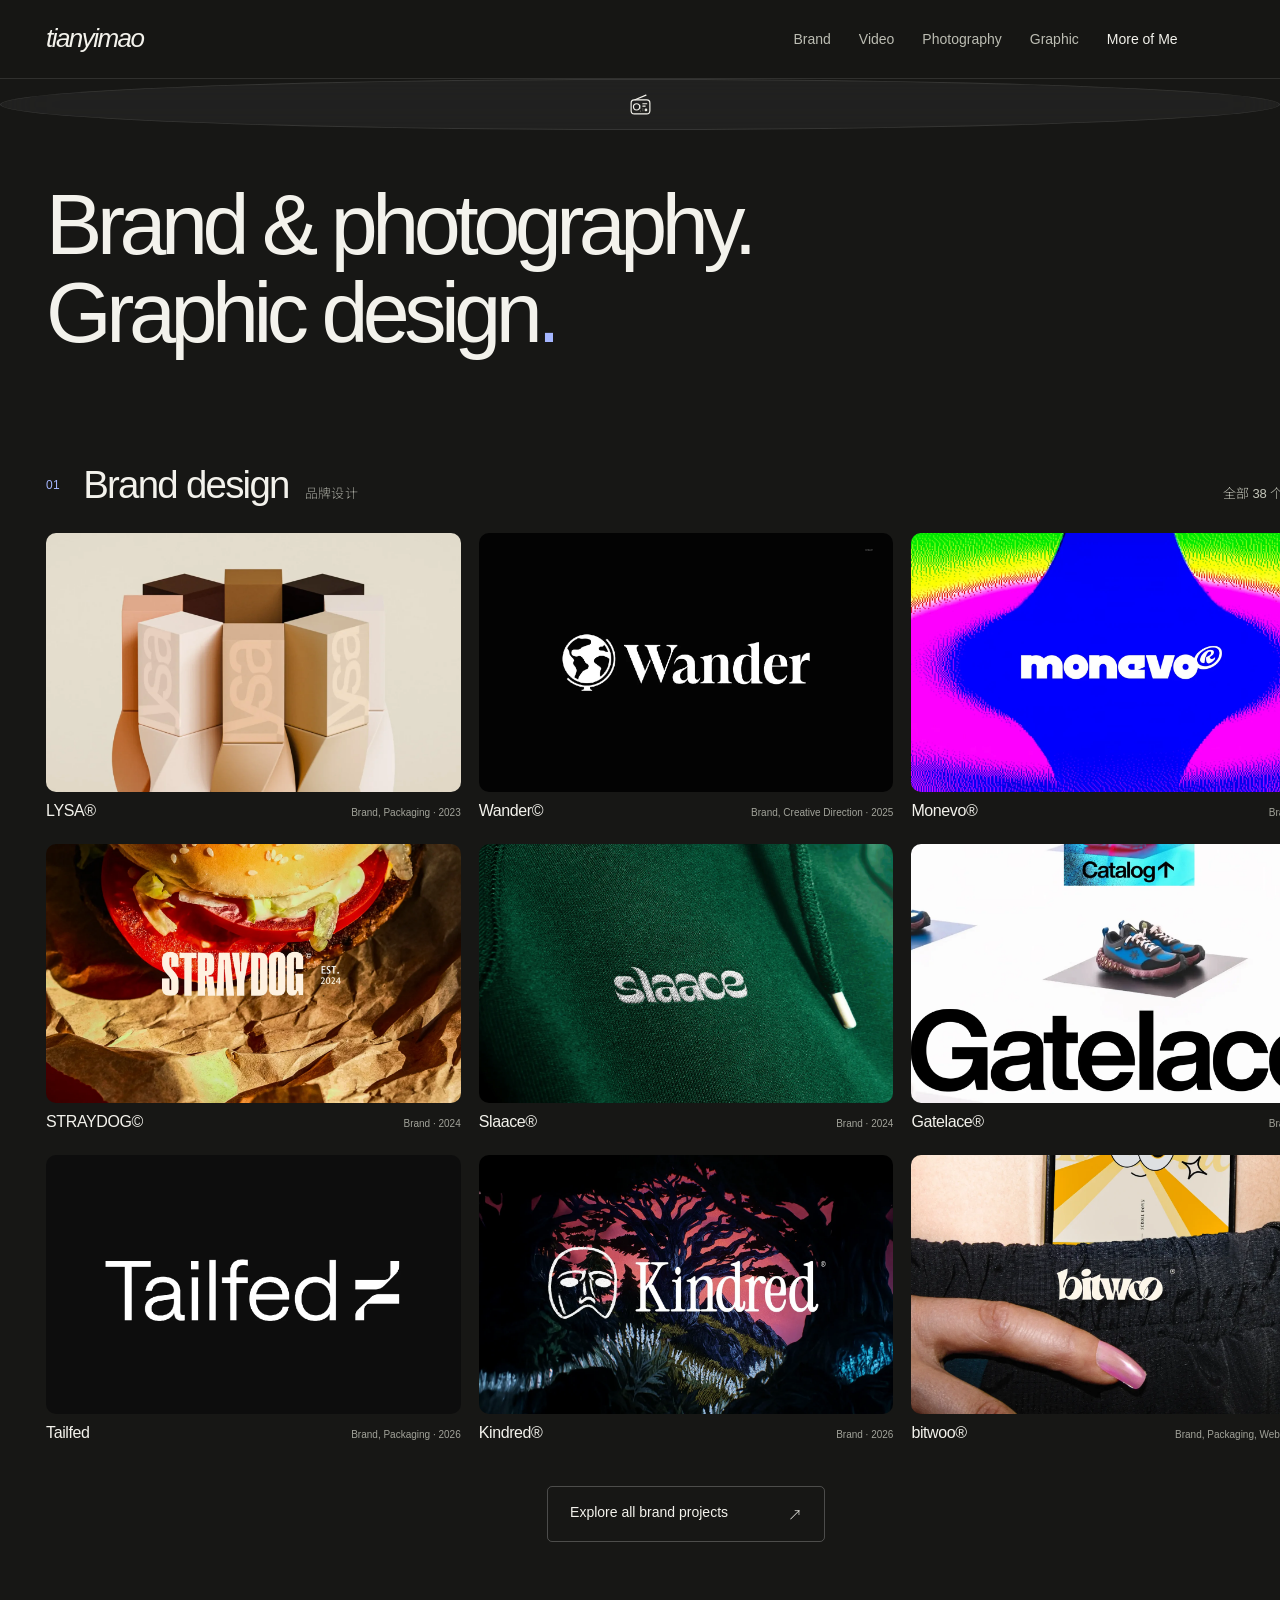
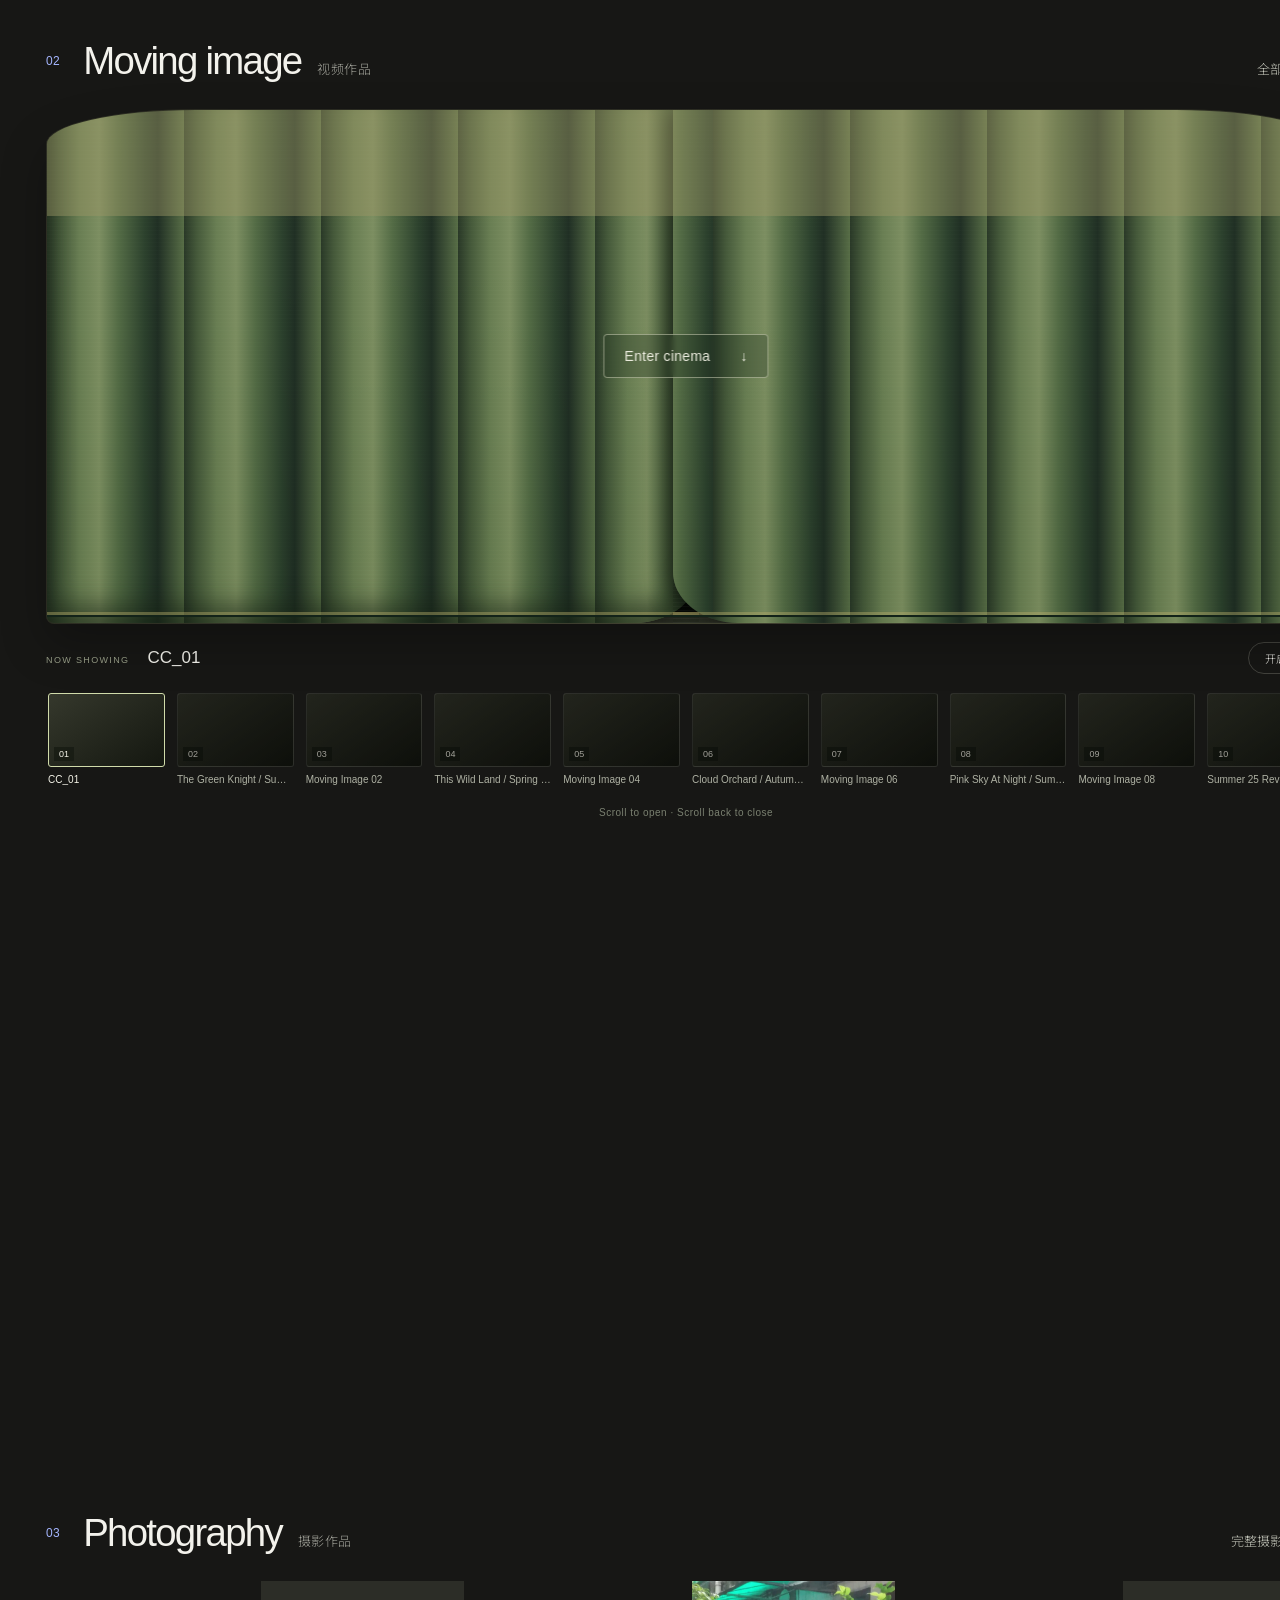
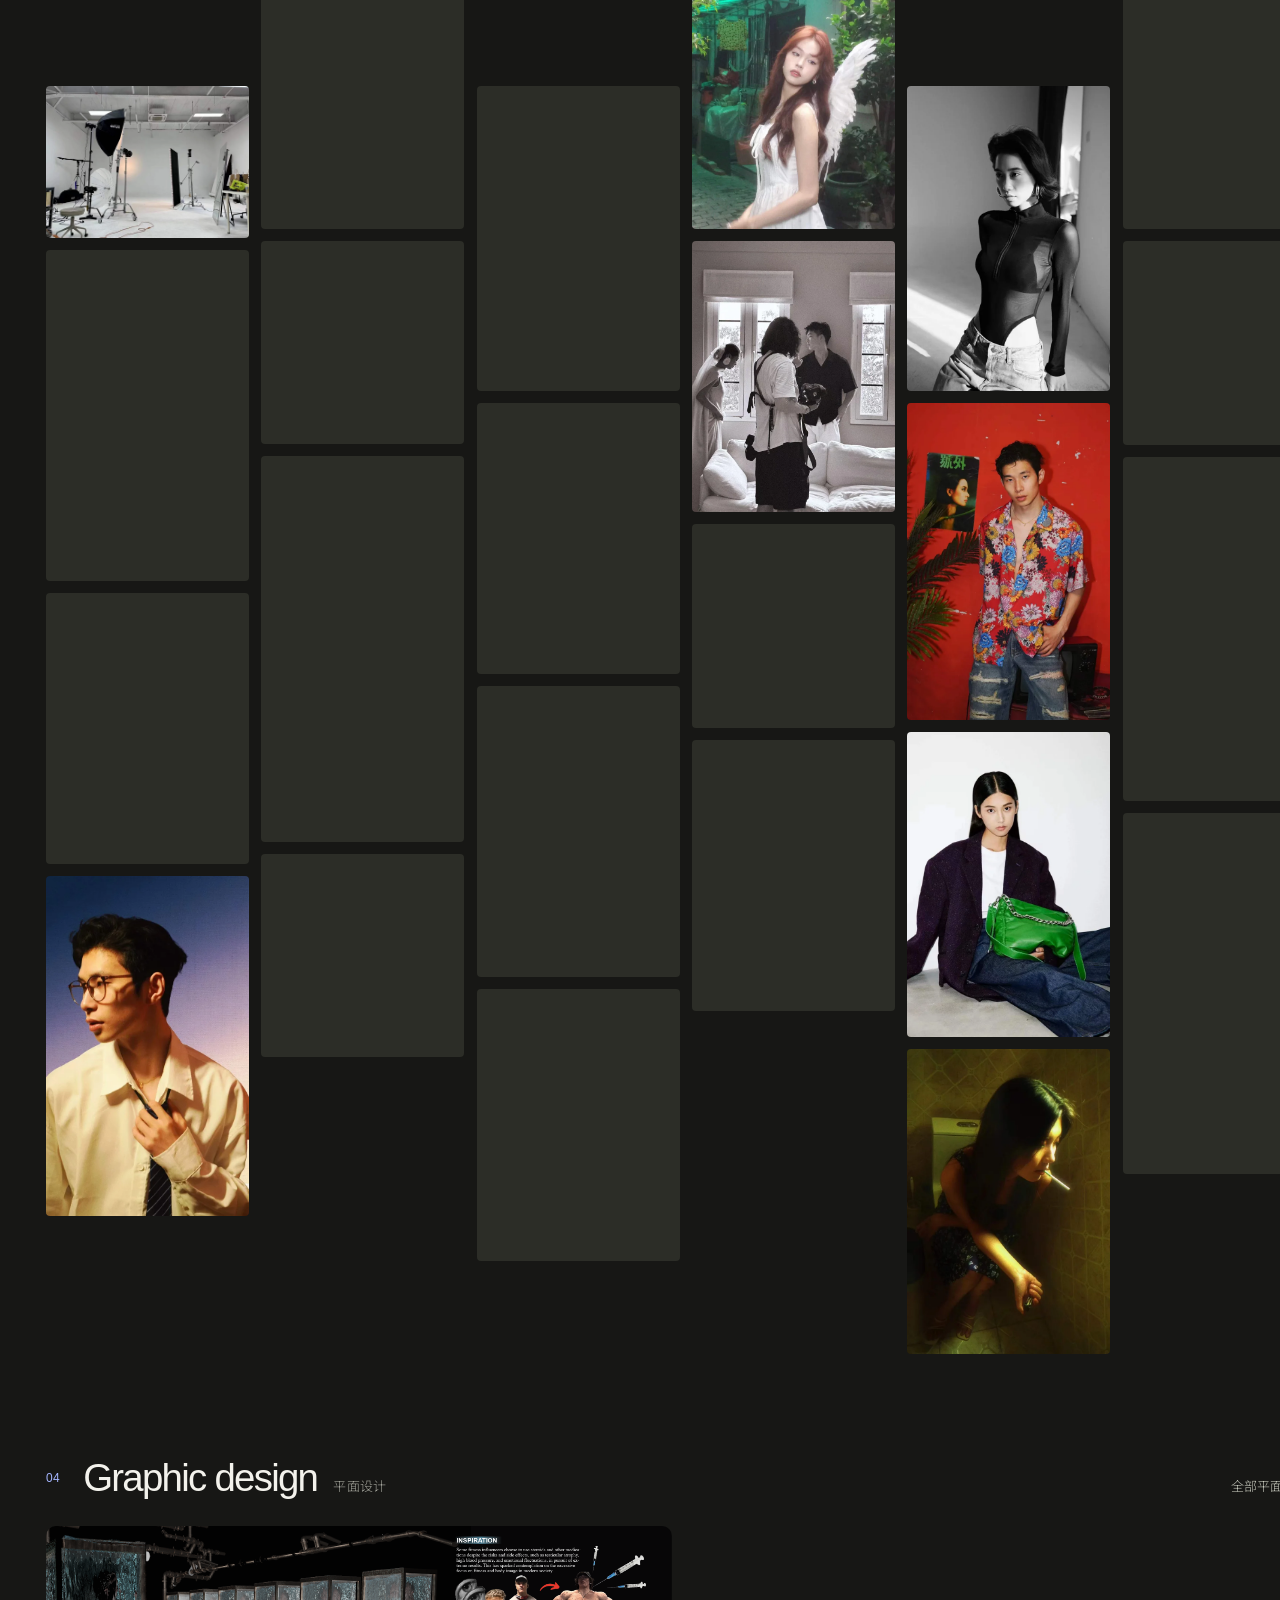
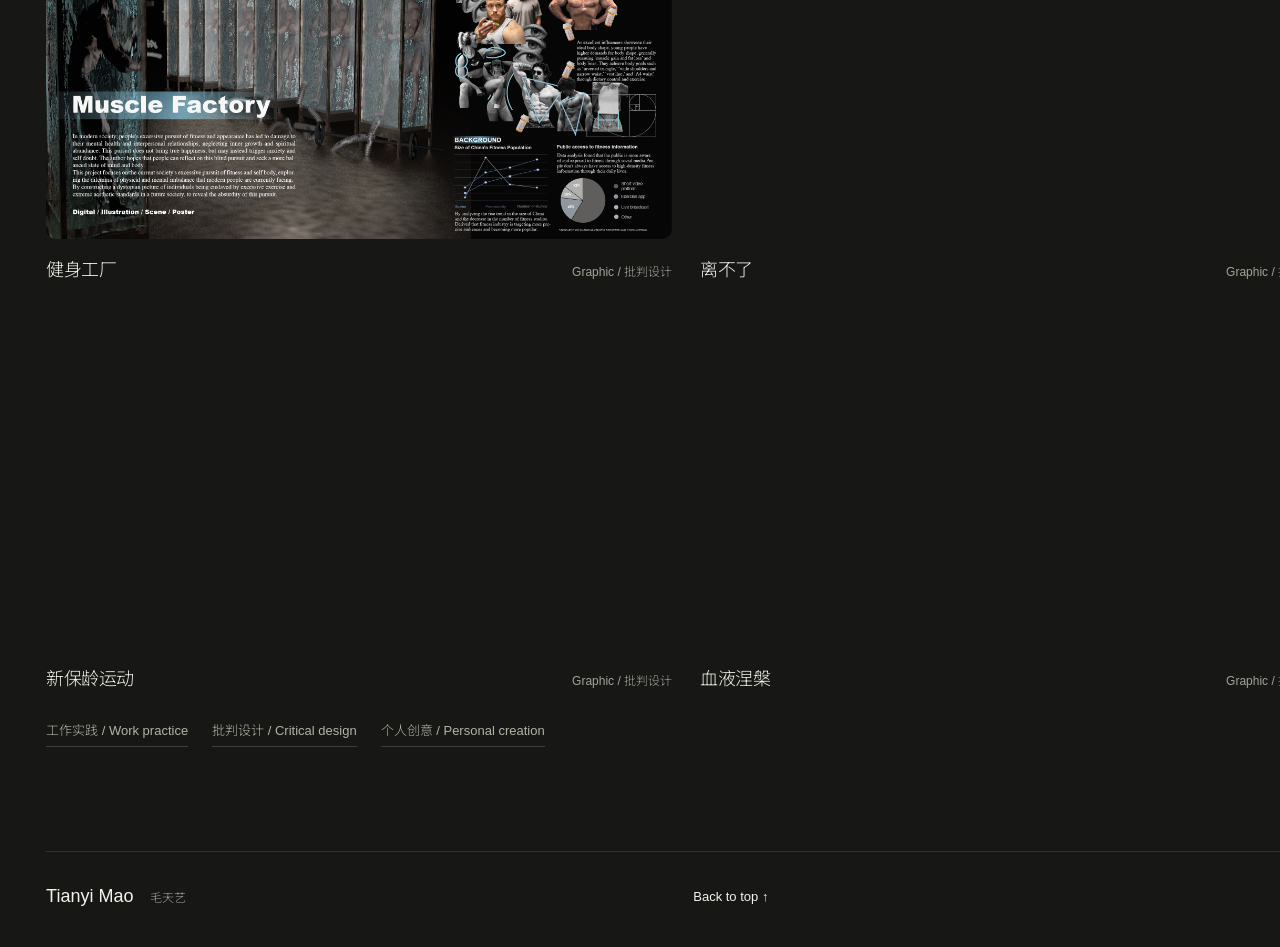
==== commit dc18da0f: "Add cinema stage and repair photography gallery" ====
--- a/index.html
+++ b/index.html
@@ -387,7 +387,8 @@
         .works-thumb { width: 68px; height: 68px; object-fit: cover; border-radius: 8px; opacity: 0.45; border: 1px solid rgba(255,255,255,0.1); transition: opacity 0.2s ease; }
         .works-thumb:hover, .works-thumb.active { opacity: 1; }
     </style>
-    <link rel="stylesheet" href="portfolio.css?v=20260915-projects">
+    <link rel="stylesheet" href="portfolio.css?v=20260915-cinema">
+    <link rel="stylesheet" href="cinema-stage.css?v=20260915-cinema">
 </head>
 <body>
     <audio id="main-audio" loop preload="metadata"><source src="Macy%20Gray%20-%20Let%20You%20Win.mp3" type="audio/mpeg"></audio>
@@ -395,6 +396,7 @@
         <a class="folio-wordmark" href="?section=home" data-section="home">tianyimao</a>
         <nav class="folio-nav-links" aria-label="主页导航">
             <a href="?section=home#brand" data-jump="brand">Brand</a>
+            <a href="?section=home#video" data-jump="video">Video</a>
             <a href="?section=home#photography" data-jump="photography">Photography</a>
             <a href="?section=home#graphic" data-jump="graphic">Graphic</a>
             <details id="folio-more"><summary>More of Me</summary>
@@ -443,7 +445,8 @@
 
     <script src="movies.js"></script>
     <script src="thoughts.js"></script>
-    <script src="portfolio.js?v=20260915-projects"></script>
+    <script src="cinema-stage.js?v=20260915-cinema"></script>
+    <script src="portfolio.js?v=20260915-cinema"></script>
     <script>
         const audio = document.getElementById('main-audio');
         const app = document.getElementById('app-content');
@@ -611,6 +614,7 @@
 
         let hasInteracted = false;
         const startAudio = () => {
+            if (CinemaStage.ownsAudio() || [...document.querySelectorAll('#photo-content-area video')].some(v => !v.paused)) return;
             if(!hasInteracted) {
                 const playPromise = audio.play();
                 if (playPromise && typeof playPromise.catch === 'function') playPromise.catch(() => {});
@@ -621,6 +625,7 @@
         ['click', 'touchstart', 'scroll', 'wheel'].forEach(e => window.addEventListener(e, startAudio, {once:true}));
 
         function toggleMusic() {
+            CinemaStage.releaseToMusic();
             if (audio.paused) {
                 const playPromise = audio.play();
                 if (playPromise && typeof playPromise.catch === 'function') playPromise.catch(() => {});
@@ -1465,25 +1470,29 @@
         function renderPhoto() {
             const cats = [{id:'商业摄影', en:'Commercial', zh:'商业摄影'}, {id:'模特', en:'Model', zh:'模特'}, {id:'情绪摄影', en:'Mood', zh:'情绪摄影'}, {id:'自媒体摄影', en:'Social', zh:'自媒体摄影'}, {id:'video', en:'Visuals', zh:'视听影像'}];
             app.innerHTML = `
-                <div class="flex flex-col md:flex-row gap-8 px-4 min-h-[70vh]">
-                    <div class="md:w-1/4 flex flex-col gap-3">
-                        <div class="mb-4"><span class="en-main text-5xl">Photography</span><span class="zh-sub text-xs mt-1">摄影</span></div>
-                        ${cats.map(c => `<div onclick="handlePhotoNav('${c.id}', this)" class="photo-nav-item glass p-5 cursor-pointer hover:bg-white/10 transition-all border-transparent">
+                <div class="photo-archive-layout">
+                    <div class="photo-archive-nav">
+                        <div class="photo-archive-title"><span class="en-main">Photography</span><span class="zh-sub text-xs mt-1">摄影</span></div>
+                        ${cats.map(c => `<button type="button" onclick="handlePhotoNav('${c.id}', this)" class="photo-nav-item glass p-5 cursor-pointer hover:bg-white/10 transition-all border-transparent">
                             <span class="en-main text-lg">${c.en}</span><span class="zh-sub text-[9px]">${c.zh}</span>
-                        </div>`).join('')}
+                        </button>`).join('')}
                     </div>
-                    <div class="flex-1 glass p-4 overflow-y-auto max-h-[85vh] no-scrollbar"><div id="photo-content-area"></div></div>
+                    <div class="photo-gallery-panel glass"><div id="photo-content-area"></div></div>
                 </div>`;
             const initialCategory = Portfolio.takePhotoCategory();
             handlePhotoNav(initialCategory, document.querySelectorAll('.photo-nav-item')[Math.max(0,cats.findIndex(c => c.id === initialCategory))]);
         }
 
         async function handlePhotoNav(id, el) {
+            if (!['商业摄影','模特','情绪摄影','自媒体摄影','video'].includes(id)) id='商业摄影';
             document.querySelectorAll('.photo-nav-item').forEach(i => i.classList.remove('nav-active'));
             el?.classList.add('nav-active');
             const area = document.getElementById('photo-content-area');
             if (!area) return;
             area.dataset.category = id;
+            const photoUrl = new URL(location.href);
+            photoUrl.searchParams.set('category',id);
+            history.replaceState(history.state,'',photoUrl);
             area.innerHTML = '<p class="p-6 opacity-60">正在加载作品…</p>';
             try { await Portfolio.renderPhotoFiles(id, area); }
             catch (_) { if (area.isConnected && area.dataset.category === id) area.innerHTML = '<p class="p-6">暂时无法加载作品，请重新选择分类重试。</p>'; }
@@ -1501,6 +1510,7 @@
             if (page === 'home') url.searchParams.delete('section');
             else url.searchParams.set('section', page);
             if (page !== 'project') url.searchParams.delete('project');
+            if (page !== 'photo') url.searchParams.delete('category');
             if (!replace) url.searchParams.delete('graphic');
             if (page !== 'home') url.hash = '';
             const method = replace ? 'replaceState' : 'pushState';
@@ -1508,6 +1518,7 @@
         }
 
         function switchPage(page, { updateHistory = true } = {}) {
+            CinemaStage.destroy();
             Portfolio.dismissGraphic();
             if (!siteSections.has(page)) page = 'home';
             if (updateHistory && sectionFromUrl() !== page) updateSectionRoute(page);
--- a/portfolio.css
+++ b/portfolio.css
@@ -98,6 +98,49 @@
 .folio-video-grid a { color:#aaa; font-size:12px; }
 button.photo-item { display:block; padding:0; border:0; cursor:zoom-in; width:100%; }
 button.photo-item img { display:block; width:100%; height:auto; }
+.folio-grid.folio-brand-preview { grid-template-columns:repeat(3,minmax(0,1fr)); gap:24px 18px; }
+.folio-brand-preview .folio-card-caption { margin-top:10px; }
+.folio-brand-preview .folio-card-caption h3 { font-size:16px; }
+.folio-brand-preview .folio-card-caption > span { font-size:10px; }
+.photo-stream { --photo-shift:0px; display:grid; grid-template-columns:repeat(6,minmax(0,1fr)); gap:12px; padding:55px 0; overflow:hidden; }
+.photo-stream-column { display:flex; flex-direction:column; gap:12px; transform:translateY(var(--photo-shift)); will-change:transform; }
+.photo-stream-column:nth-child(even) { transform:translateY(calc(var(--photo-shift) * -1 - 28px)); }
+.photo-stream a { position:relative; display:block; overflow:hidden; border-radius:4px; background:#2c2d27; }
+.photo-stream img { display:block; width:100%; height:auto; min-height:90px; object-fit:cover; transition:transform .6s ease,filter .4s; }
+.photo-stream a:hover img { transform:scale(1.045); filter:brightness(1.08); }
+.photo-stream a:hover .folio-arrow { opacity:1; transform:none; }
+.photo-unavailable { min-height:120px; background:#ffffff12; object-fit:contain!important; }
+.photo-archive-layout { display:grid; grid-template-columns:230px minmax(0,1fr); gap:28px; padding:0 16px; align-items:start; }
+.photo-archive-nav { position:sticky; top:85px; display:grid; gap:12px; min-width:0; }
+.photo-archive-title { margin-bottom:16px; }
+.photo-archive-title > .en-main { font-size:32px; }
+.photo-nav-item { text-align:left; }
+.photo-gallery-panel { padding:12px; min-width:0; }
+.tight-photo-grid { column-gap:8px; }
+button.photo-item { margin-bottom:8px; break-inside:avoid; background:#ffffff0c; border-radius:2px; overflow:hidden; }
+@media (max-width:900px) {
+    .photo-archive-layout { grid-template-columns:180px minmax(0,1fr); gap:18px; }
+    .photo-archive-title > .en-main { font-size:25px; }
+}
+@media (max-width:700px) {
+    .photo-archive-layout { display:block; padding:0; }
+    .photo-archive-nav { position:static; grid-template-columns:repeat(3,minmax(0,1fr)); gap:7px; margin-bottom:18px; }
+    .photo-archive-title { grid-column:1/-1; margin-bottom:12px; }
+    .photo-archive-title > .en-main { font-size:36px; }
+    .photo-nav-item { padding:10px; }.photo-nav-item .en-main { font-size:13px; }
+    .photo-gallery-panel { padding:6px; }
+    .photo-stream { grid-template-columns:repeat(3,minmax(0,1fr)); gap:8px; padding:30px 0; }
+    .photo-stream-column { gap:8px; }.photo-stream-column:nth-child(n+4) { display:none; }
+    .folio-grid.folio-brand-preview { gap:18px 8px; }
+    .folio-brand-preview .folio-card-caption { flex-direction:column; gap:3px; }
+    .folio-brand-preview .folio-card-caption h3 { font-size:12px; }
+    .folio-brand-preview .folio-card-caption > span { font-size:9px; max-width:100%; text-align:left; }
+    .folio-brand-preview .folio-arrow { display:none; }
+}
+@media (prefers-reduced-motion:reduce) {
+    .photo-stream-column,.photo-stream-column:nth-child(even) { transform:none; will-change:auto; }
+    .photo-stream img { transition:none; }
+}
 @media (max-width:900px) {
     .folio-nav-links { gap:20px; }
     .folio-nav-links > a { display:none; }
--- a/cinema-stage.css
+++ b/cinema-stage.css
@@ -0,0 +1,58 @@
+/* A small theatre built from light, folds and depth, not a flat curtain image. */
+.cinema-track { position:relative; min-height:145svh; }
+.cinema-sticky { position:sticky; top:92px; }
+.cinema-arch { position:relative; isolation:isolate; overflow:hidden; height:min(57svh,630px); min-height:240px; border:1px solid #817d6050; border-radius:150px 150px 8px 8px / 35px 35px 8px 8px; background:radial-gradient(ellipse at 50% 25%,#343626 0,#11140e 45%,#030604 80%); box-shadow:inset 0 0 0 7px #34372b,inset 0 0 0 10px #11170d,0 20px 45px #0004; }
+.cinema-lights { position:absolute; inset:0; z-index:-1; background:conic-gradient(from 152deg at 12% 0%,transparent,#e8dd8c16 12deg,transparent 28deg),conic-gradient(from 180deg at 88% 0%,transparent,#e8dd8c16 12deg,transparent 28deg); }
+.cinema-floor { position:absolute; inset:79% 0 0; background:repeating-linear-gradient(91deg,transparent 0 8%,#080b07 8.2% 8.4%),linear-gradient(#34372c,#0b0e09); transform:perspective(260px) rotateX(38deg) scale(1.3); box-shadow:0 -4px 22px #d6d5a21c; }
+.cinema-screen { position:absolute; inset:12% 12% 14%; z-index:1; display:grid; place-items:center; background:#030504; border:5px solid #111710; box-shadow:0 0 0 1px #989c6c38,0 16px 35px #000a,0 0 44px #d6eab80b; }
+.cinema-screen > video { position:absolute; inset:0; display:block; width:100%; height:100%; min-height:0; object-fit:contain; background:#030504; }
+.cinema-feedback { position:absolute; inset:42% 10% auto; pointer-events:none; font:12px/1.7 Arial,sans-serif; text-align:center; color:#dfdfd0; }
+.cinema-start { position:absolute; top:58%; border:1px solid #dedecd70; background:#1b2119; padding:9px 20px; border-radius:24px; font-size:12px!important; cursor:pointer; }
+.cinema-start[hidden],.cinema-feedback[hidden] { display:none; }
+.curtain { position:absolute; top:0; bottom:0; width:51%; z-index:3; will-change:transform; transition:transform .1s linear; background:repeating-linear-gradient(90deg,#293827 0%,#45593a 2%,#697e53 5%,#7c8e61 8%,#536b45 11%,#2c412d 15%,#202f24 17%,#576d46 21%); box-shadow:7px 0 20px #0009,inset 0 -18px 25px #17221490; }
+.curtain::before { content:""; position:absolute; inset:0; background:linear-gradient(180deg,#d8df9f17,transparent 28%,#08120736 90%),repeating-linear-gradient(0deg,#fff1 0 1px,transparent 1px 4px); mix-blend-mode:soft-light; opacity:.5; }
+.curtain::after { content:""; position:absolute; bottom:8px; left:0; right:0; height:3px; background:#b5ab6970; box-shadow:0 2px 0 #132319; }
+.curtain-left { left:0; transform:translateX(calc(var(--curtain-open) * -97%)); border-radius:0 0 10% 0; transform-origin:left top; }
+.curtain-right { right:0; transform:translateX(calc(var(--curtain-open) * 97%)); border-radius:0 0 0 10%; background-position:40px 0; box-shadow:-7px 0 20px #0009; }
+.curtain-valance { position:absolute; top:-11%; left:-2%; right:-2%; height:25%; z-index:4; pointer-events:none; border-radius:0 0 50% 50% / 0 0 70% 70%; background:repeating-linear-gradient(100deg,#293827 0%,#647b51 2%,#3c5536 4%,#293f29 6%); border-bottom:2px solid #9a946475; box-shadow:0 8px 15px #0008; }
+.curtain-invite { position:absolute; top:48%; left:50%; z-index:5; transform:translate(-50%,-50%); display:flex; gap:30px; align-items:center; padding:13px 20px; border:1px solid #e3e6c978; border-radius:4px; color:#ececdf!important; background:#20301f4d; backdrop-filter:blur(3px); cursor:pointer; font-size:14px!important; letter-spacing:.02em; transition:opacity .25s,visibility .25s; }
+.curtains-open .curtain-invite { opacity:0; visibility:hidden; pointer-events:none; }
+.cinema-caption { display:flex; align-items:center; justify-content:space-between; gap:18px; padding:18px 0 16px; }
+.cinema-caption > div { display:flex; align-items:baseline; gap:18px; min-width:0; }
+.cinema-caption small { font-size:9px; letter-spacing:.15em; color:#989e88; white-space:nowrap; }
+#stage-title { font-size:17px; overflow:hidden; text-overflow:ellipsis; white-space:nowrap; }
+.cinema-sound { flex-shrink:0; border:1px solid #babdac44; border-radius:20px; background:none; padding:7px 16px; font-size:11px!important; cursor:pointer; }
+.cinema-sound[aria-pressed=true] { background:#d2d8bb; color:#1f2b1b!important; }
+.cinema-reels { display:grid; grid-auto-flow:column; grid-auto-columns:minmax(110px,calc((100% - 108px)/10)); gap:12px; overflow-x:auto; padding:3px 2px 10px; scrollbar-width:thin; scrollbar-color:#777d6260 transparent; scroll-snap-type:x mandatory; }
+.cinema-reel { min-width:0; padding:0; border:0; background:transparent; cursor:pointer; scroll-snap-align:start; text-align:left; }
+.cinema-reel-window { position:relative; display:block; aspect-ratio:16/10; border:1px solid #ffffff26; border-radius:3px; overflow:hidden; background:linear-gradient(145deg,#35382c,#141710); transition:border-color .2s,filter .2s; filter:brightness(.65); }
+.cinema-reel video { width:100%; height:100%; object-fit:cover; pointer-events:none; }
+.cinema-reel-window b { position:absolute; bottom:5px; left:5px; padding:2px 5px; font:9px Arial,sans-serif; color:#f5f4e8; background:#131710a6; }
+.cinema-reel > span:last-child { display:block; padding-top:7px; font-size:10px; white-space:nowrap; overflow:hidden; text-overflow:ellipsis; color:#aeb1a3; }
+.cinema-reel[aria-pressed=true] .cinema-reel-window { border-color:#d0dbaa; filter:none; }
+.cinema-reel:hover .cinema-reel-window { filter:none; }
+.cinema-reel[aria-pressed=true] > span:last-child { color:#f4f3e7; }
+.folio-shell .cinema-scroll-note { margin-top:12px; font-size:10px; color:#7a8070; text-align:center; letter-spacing:.05em; }
+@media (max-height:720px) and (min-width:701px) {
+    .cinema-arch { height:47svh; min-height:180px; }
+    .cinema-sticky { top:85px; }
+    .cinema-reels { grid-auto-columns:100px; }
+    .cinema-caption { padding:10px 0; }
+    .folio-shell .cinema-scroll-note { margin-top:3px; }
+}
+@media (max-width:700px) {
+    .cinema-track { min-height:110svh; }
+    .cinema-sticky { top:82px; }
+    .cinema-arch { height:auto; min-height:0; aspect-ratio:1.3; border-radius:60px 60px 5px 5px / 20px 20px 5px 5px; }
+    .cinema-screen { inset:16% 8% 18%; border-width:3px; }
+    .cinema-reels { grid-auto-columns:100px; gap:9px; }
+    .cinema-caption > div { display:block; }
+    .cinema-caption small { display:block; margin-bottom:5px; }
+    #stage-title { display:block; font-size:14px; }
+    .curtain-invite { white-space:nowrap; font-size:12px!important; gap:24px; padding:10px 16px; }
+}
+@media (prefers-reduced-motion:reduce) {
+    .curtain,.curtain-invite,.cinema-reel-window { transition:none; }
+    .cinema-track { min-height:0; }
+    .cinema-sticky { position:relative; top:auto; }
+}
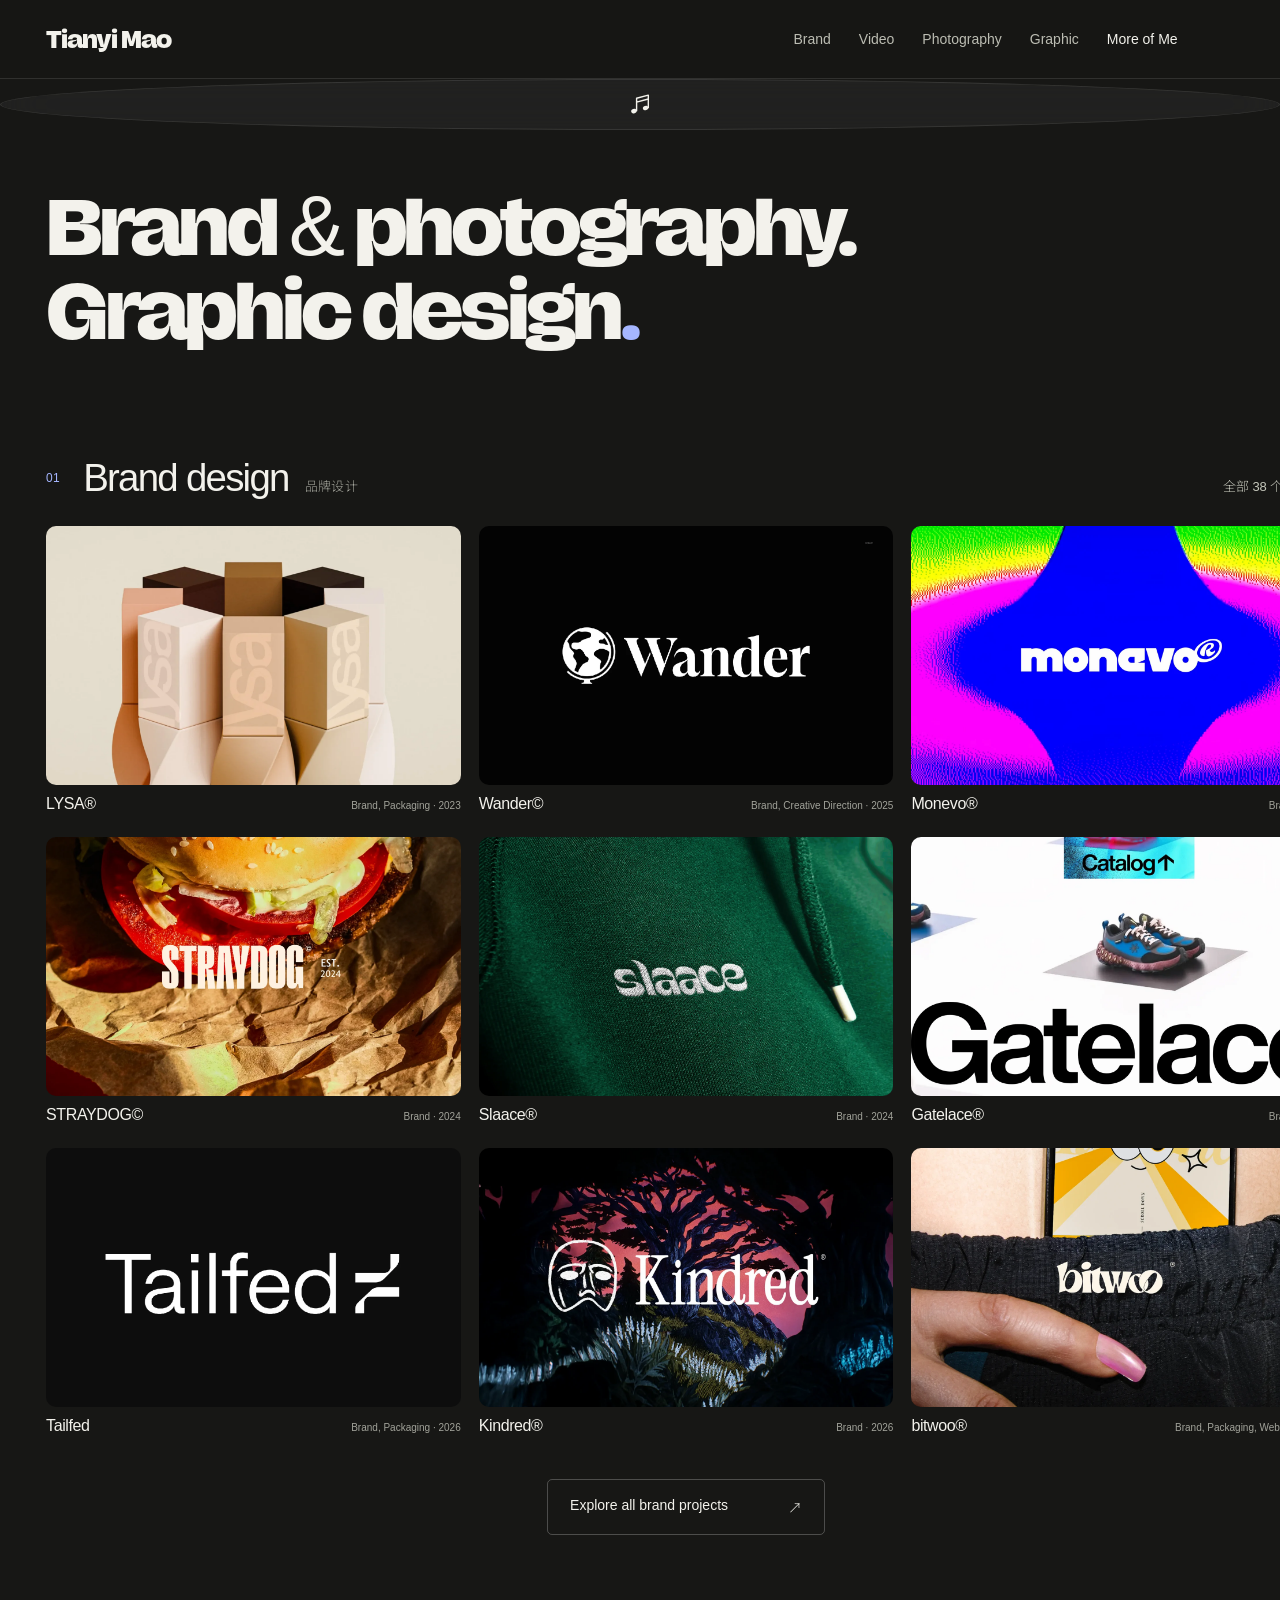
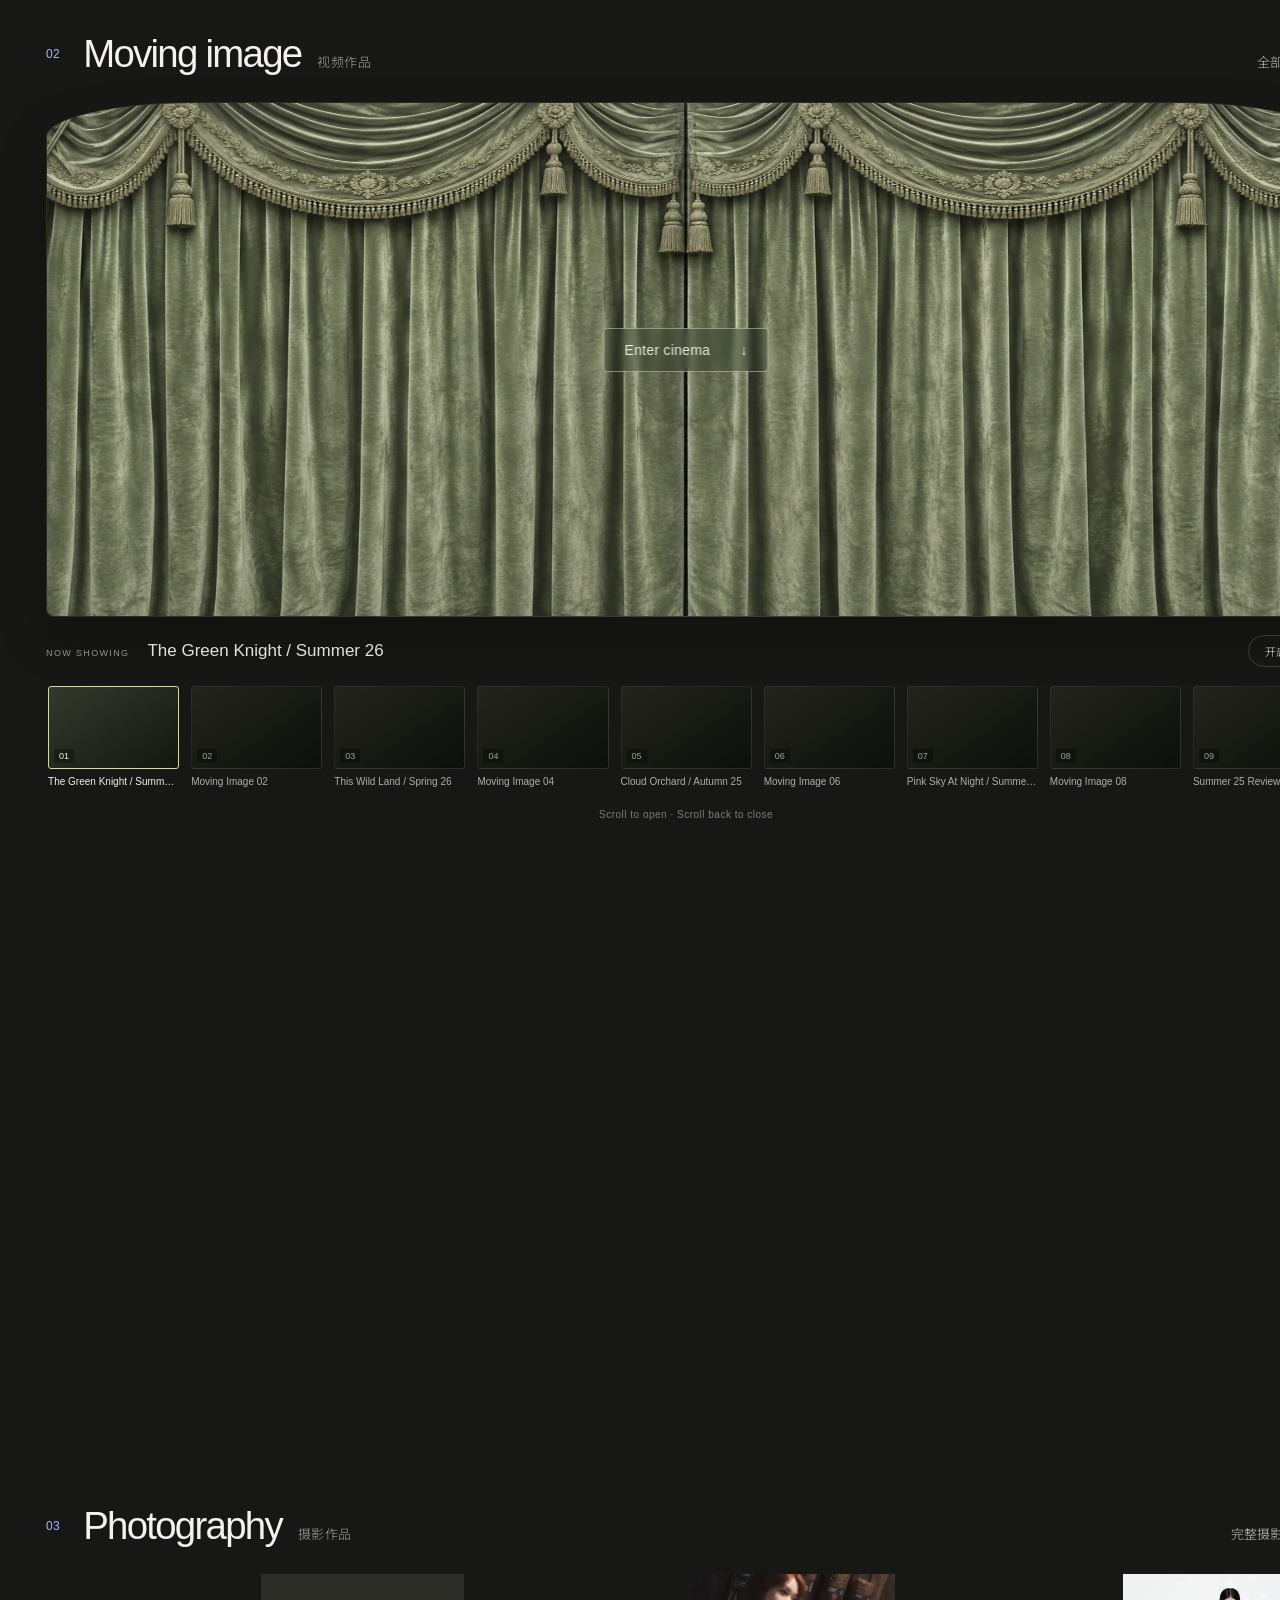
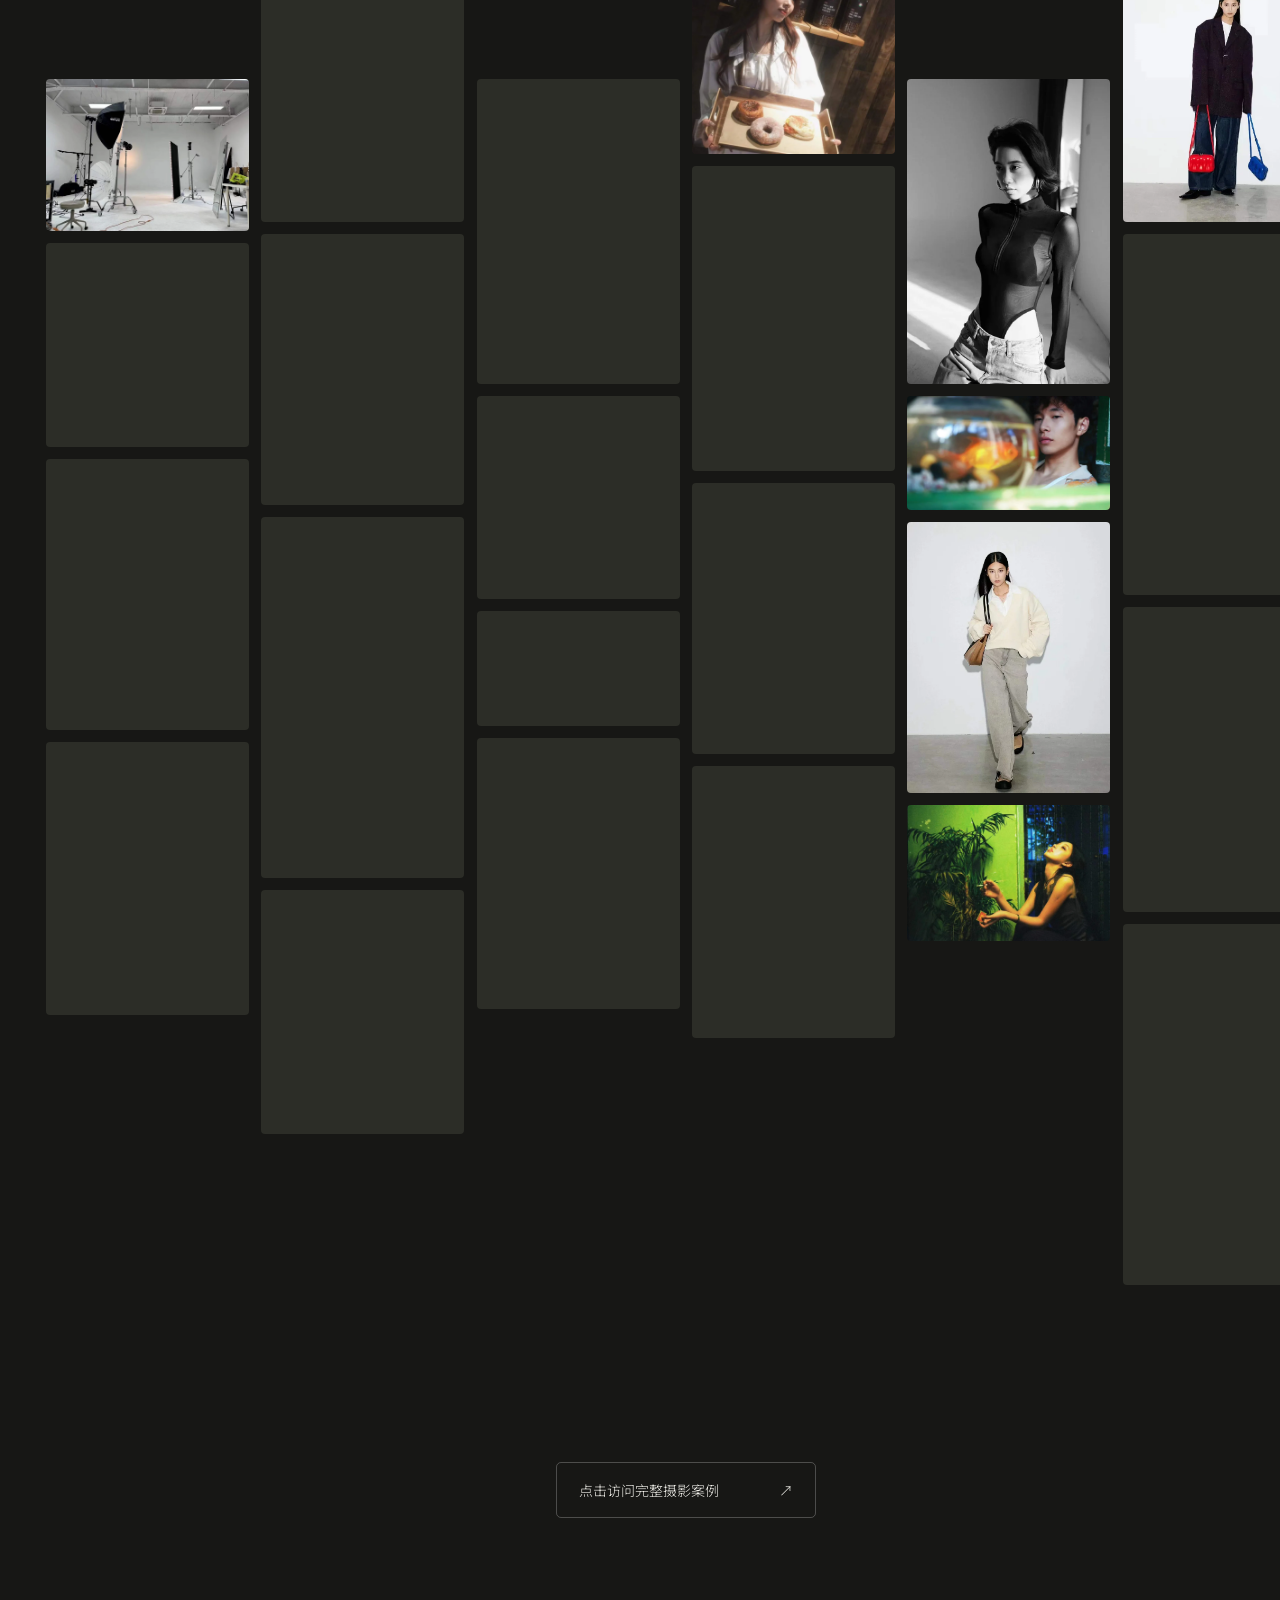
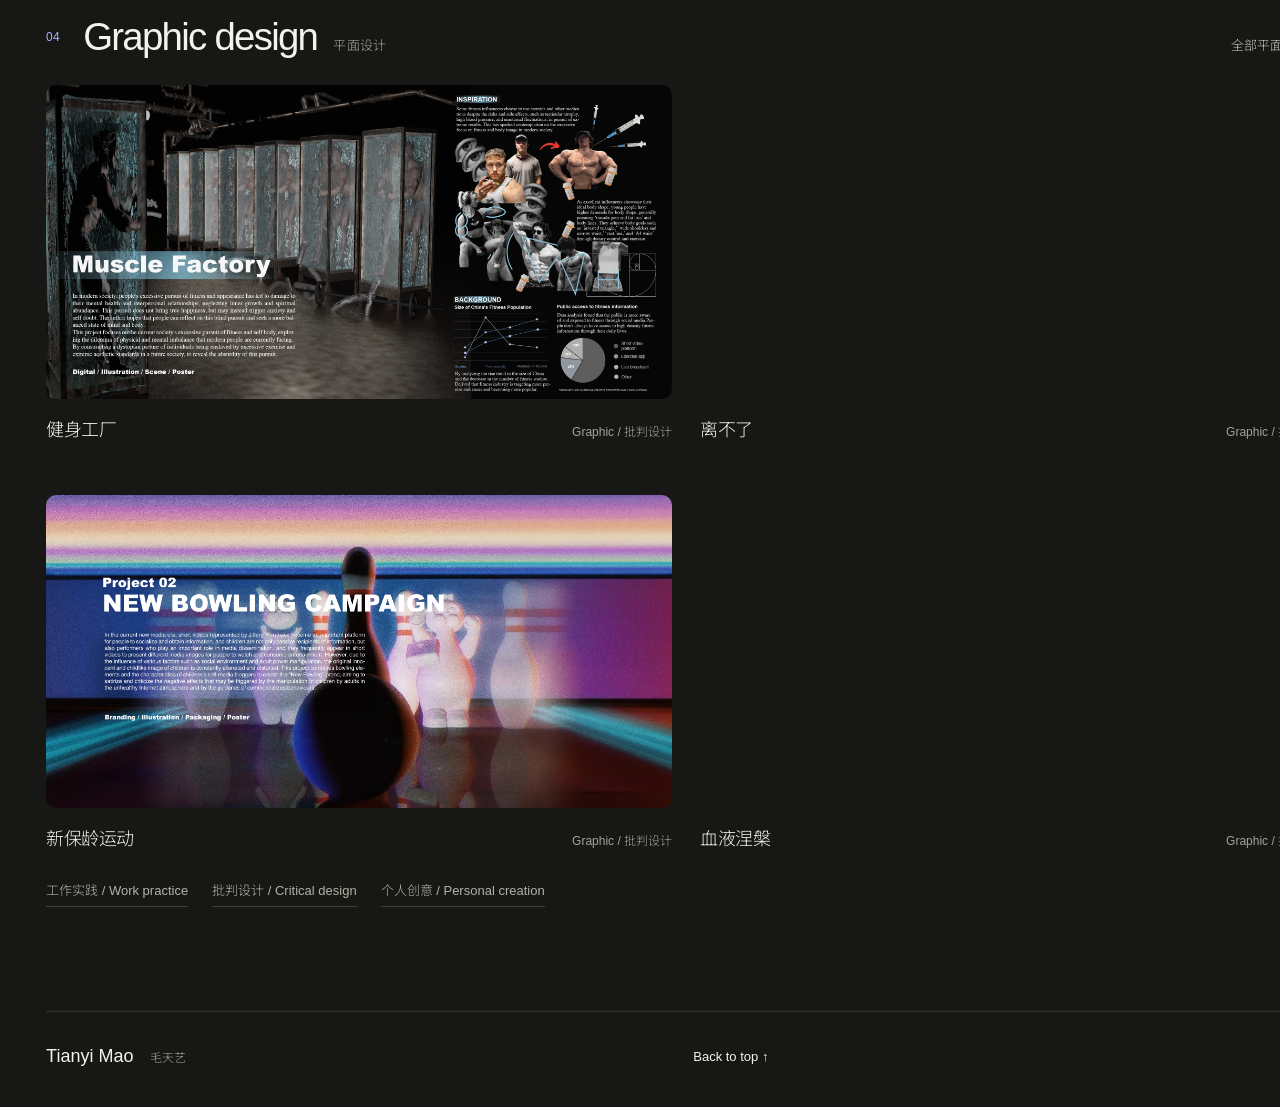
==== commit 025383d7: "Refine opera curtains, homepage typography and photo selection" ====
--- a/index.html
+++ b/index.html
@@ -387,13 +387,13 @@
         .works-thumb { width: 68px; height: 68px; object-fit: cover; border-radius: 8px; opacity: 0.45; border: 1px solid rgba(255,255,255,0.1); transition: opacity 0.2s ease; }
         .works-thumb:hover, .works-thumb.active { opacity: 1; }
     </style>
-    <link rel="stylesheet" href="portfolio.css?v=20260915-cinema">
-    <link rel="stylesheet" href="cinema-stage.css?v=20260915-cinema">
+    <link rel="stylesheet" href="portfolio.css?v=20260915-opera">
+    <link rel="stylesheet" href="cinema-stage.css?v=20260915-opera">
 </head>
 <body>
     <audio id="main-audio" loop preload="metadata"><source src="Macy%20Gray%20-%20Let%20You%20Win.mp3" type="audio/mpeg"></audio>
     <header class="folio-nav">
-        <a class="folio-wordmark" href="?section=home" data-section="home">tianyimao</a>
+        <a class="folio-wordmark" href="?section=home" data-section="home">Tianyi Mao</a>
         <nav class="folio-nav-links" aria-label="主页导航">
             <a href="?section=home#brand" data-jump="brand">Brand</a>
             <a href="?section=home#video" data-jump="video">Video</a>
@@ -415,7 +415,7 @@
             <span class="en-main text-[10px]">Return</span><span class="zh-sub">返回</span>
         </div>
         <div id="music-toggle" role="button" tabindex="0" aria-label="播放或暂停 Macy Gray — Let You Win" class="fixed top-4 right-4 md:top-8 md:right-8 z-[500] cursor-pointer opacity-40 hover:opacity-100 transition p-3 glass" onclick="toggleMusic()" onkeydown="if(event.key==='Enter'||event.key===' '){event.preventDefault();event.stopPropagation();toggleMusic()}">
-            <svg class="radio-icon" viewBox="0 0 32 32" fill="none" stroke="currentColor" stroke-width="1.5" stroke-linecap="round" stroke-linejoin="round" aria-hidden="true"><path d="M9 10 23 4"/><rect x="4" y="10" width="24" height="18" rx="4"/><circle class="radio-speaker" cx="11" cy="19" r="4"/><path d="M19 15h5M19 18h3"/><circle cx="23" cy="23" r="1"/><g class="radio-waves"><path d="M16 17v4M19 21v3M16 24v1"/></g></svg>
+            <svg class="music-note-icon" viewBox="0 0 32 32" fill="none" stroke="currentColor" stroke-width="1.8" stroke-linecap="round" stroke-linejoin="round" aria-hidden="true"><path d="M11 24V8l15-4v16M11 13l15-4"/><ellipse cx="7.5" cy="24.5" rx="3.5" ry="2.8" fill="currentColor" stroke="none" transform="rotate(-20 7.5 24.5)"/><ellipse cx="22.5" cy="20.5" rx="3.5" ry="2.8" fill="currentColor" stroke="none" transform="rotate(-20 22.5 20.5)"/></svg>
         </div>
     </div>
 
@@ -445,8 +445,8 @@
 
     <script src="movies.js"></script>
     <script src="thoughts.js"></script>
-    <script src="cinema-stage.js?v=20260915-cinema"></script>
-    <script src="portfolio.js?v=20260915-cinema"></script>
+    <script src="cinema-stage.js?v=20260915-opera"></script>
+    <script src="portfolio.js?v=20260915-opera"></script>
     <script>
         const audio = document.getElementById('main-audio');
         const app = document.getElementById('app-content');
--- a/portfolio.css
+++ b/portfolio.css
@@ -1,13 +1,14 @@
 /* A scrolling, image-led front door to the original archive. */
+@font-face { font-family:'Bunch'; src:url('assets/fonts/Bunch-Bold.otf') format('opentype'); font-style:normal; font-weight:700; font-display:swap; }
 html { scroll-behavior:smooth; }
 body.portfolio-page { --folio-bg:#171715; --folio-text:#f3f2ec; --folio-muted:#a2a39a; --folio-line:#ffffff1c; background:var(--folio-bg)!important; color:var(--folio-text); font-family:Arial,'Noto Sans SC',sans-serif; }
 body.portfolio-page #app-content { padding:0!important; min-height:100svh; }
 body.portfolio-page #back-btn { display:none!important; }
-body.portfolio-page #music-toggle { z-index:650; top:18px; right:clamp(16px,3.6vw,64px); opacity:1; border-radius:50%; background:#ffffff0c; border-color:#ffffff18; padding:12px; }
+body.portfolio-page #music-toggle { z-index:650; top:18px; right:calc(clamp(16px,3.6vw,64px) - 8px); opacity:1; border-radius:50%; background:#ffffff0c; border-color:#ffffff18; padding:12px; }
 .folio-nav { display:none; }
 .portfolio-page .folio-nav { position:sticky; top:0; z-index:600; display:flex; align-items:center; justify-content:space-between; height:78px; padding:0 clamp(20px,3.6vw,64px); padding-right:clamp(80px,8vw,134px); background:#171715ed; backdrop-filter:blur(18px); border-bottom:1px solid var(--folio-line); font:14px/1.2 Arial,'Noto Sans SC',sans-serif; }
 .folio-nav a { color:inherit; text-decoration:none; }
-.folio-wordmark { font-family:'Trebuchet MS','Arial Rounded MT Bold',sans-serif; font-size:26px; font-style:italic; letter-spacing:-.06em; white-space:nowrap; }
+.folio-wordmark { font-family:'Bunch',Arial,sans-serif; font-size:26px; font-weight:700; font-style:normal; letter-spacing:-.04em; white-space:nowrap; }
 .folio-wordmark small { display:block; margin-top:4px; color:#9d9e94; font-size:10px; letter-spacing:.13em; }
 .folio-nav-links { display:flex; align-items:center; gap:28px; }
 .folio-nav-links > a { color:#bcbdb3; }
@@ -32,7 +33,7 @@
 .folio-hero { padding:52px 0 40px; }
 .folio-eyebrow { display:flex; gap:24px; margin-bottom:24px; font-size:12px; letter-spacing:.15em; color:#b3b4a8; }
 .folio-eyebrow span { letter-spacing:.08em; }
-.folio-hero h1 { max-width:1280px; font-size:clamp(45px,6.6vw,108px); letter-spacing:-.065em; line-height:1.04; }
+.folio-hero h1 { max-width:1280px; font-family:'Bunch',Arial,sans-serif; font-weight:700; font-size:clamp(45px,6.6vw,108px); letter-spacing:-.05em; line-height:1; }
 .folio-period { color:#a5b6ff; }
 .folio-hero-bottom { display:flex; align-items:center; justify-content:space-between; gap:32px; margin-top:24px; }
 .folio-hero-bottom p { font-size:16px; color:var(--folio-muted); }
@@ -149,7 +150,7 @@
 }
 @media (max-width:600px) {
     .portfolio-page .folio-nav { height:70px; padding-left:20px; padding-right:78px; }
-    body.portfolio-page #music-toggle { top:14px; right:15px; }
+    body.portfolio-page #music-toggle { top:14px; right:11px; }
     .folio-wordmark { font-size:23px; }
     .folio-wordmark small { font-size:9px; }
     .folio-nav-links { gap:0; }
@@ -195,15 +196,12 @@
     .folio-card:hover img { transform:none; }
 }
 
-/* The radio keeps the same playback control, with motion only while playing. */
+/* The note keeps the same playback control, with motion only while playing. */
 #music-toggle { display:grid; place-items:center; }
-.radio-icon { display:block; width:25px; height:25px; overflow:visible; }
-.radio-speaker { transform-box:fill-box; transform-origin:center; }
-.radio-waves { opacity:.25; }
-.is-playing .radio-speaker { animation:radio-pulse 1.25s ease-in-out infinite; }
-.is-playing .radio-waves { animation:radio-signal 1.05s ease-in-out infinite alternate; }
-@keyframes radio-pulse { 50% { transform:scale(.82); } }
-@keyframes radio-signal { to { opacity:1; } }
+.music-note-icon { display:block; width:25px; height:25px; overflow:visible; transform-origin:50% 70%; }
+.is-playing .music-note-icon { animation:note-sway 1.8s ease-in-out infinite; }
+@keyframes note-sway { 25% { transform:rotate(-7deg) translateY(-1px); } 75% { transform:rotate(7deg); } }
+@media (prefers-reduced-motion:reduce) { .is-playing .music-note-icon { animation:none; } }
 
 /* Project sheet: retain the archive behind it and restore its scroll on close. */
 html:has(.graphic-open) { overflow:hidden; scrollbar-gutter:stable; }
--- a/cinema-stage.css
+++ b/cinema-stage.css
@@ -1,4 +1,4 @@
-/* A small theatre built from light, folds and depth, not a flat curtain image. */
+/* Two independently moving halves of a purpose-made opera velvet backdrop. */
 .cinema-track { position:relative; min-height:145svh; }
 .cinema-sticky { position:sticky; top:92px; }
 .cinema-arch { position:relative; isolation:isolate; overflow:hidden; height:min(57svh,630px); min-height:240px; border:1px solid #817d6050; border-radius:150px 150px 8px 8px / 35px 35px 8px 8px; background:radial-gradient(ellipse at 50% 25%,#343626 0,#11140e 45%,#030604 80%); box-shadow:inset 0 0 0 7px #34372b,inset 0 0 0 10px #11170d,0 20px 45px #0004; }
@@ -9,12 +9,10 @@
 .cinema-feedback { position:absolute; inset:42% 10% auto; pointer-events:none; font:12px/1.7 Arial,sans-serif; text-align:center; color:#dfdfd0; }
 .cinema-start { position:absolute; top:58%; border:1px solid #dedecd70; background:#1b2119; padding:9px 20px; border-radius:24px; font-size:12px!important; cursor:pointer; }
 .cinema-start[hidden],.cinema-feedback[hidden] { display:none; }
-.curtain { position:absolute; top:0; bottom:0; width:51%; z-index:3; will-change:transform; transition:transform .1s linear; background:repeating-linear-gradient(90deg,#293827 0%,#45593a 2%,#697e53 5%,#7c8e61 8%,#536b45 11%,#2c412d 15%,#202f24 17%,#576d46 21%); box-shadow:7px 0 20px #0009,inset 0 -18px 25px #17221490; }
-.curtain::before { content:""; position:absolute; inset:0; background:linear-gradient(180deg,#d8df9f17,transparent 28%,#08120736 90%),repeating-linear-gradient(0deg,#fff1 0 1px,transparent 1px 4px); mix-blend-mode:soft-light; opacity:.5; }
-.curtain::after { content:""; position:absolute; bottom:8px; left:0; right:0; height:3px; background:#b5ab6970; box-shadow:0 2px 0 #132319; }
-.curtain-left { left:0; transform:translateX(calc(var(--curtain-open) * -97%)); border-radius:0 0 10% 0; transform-origin:left top; }
-.curtain-right { right:0; transform:translateX(calc(var(--curtain-open) * 97%)); border-radius:0 0 0 10%; background-position:40px 0; box-shadow:-7px 0 20px #0009; }
-.curtain-valance { position:absolute; top:-11%; left:-2%; right:-2%; height:25%; z-index:4; pointer-events:none; border-radius:0 0 50% 50% / 0 0 70% 70%; background:repeating-linear-gradient(100deg,#293827 0%,#647b51 2%,#3c5536 4%,#293f29 6%); border-bottom:2px solid #9a946475; box-shadow:0 8px 15px #0008; }
+.curtain { position:absolute; top:0; bottom:0; width:50%; z-index:3; will-change:transform; transition:transform .1s linear; background-color:#8a9974; background-image:url('assets/portfolio/cinema/opera-curtain.webp'); background-size:200% 100%; background-repeat:no-repeat; box-shadow:7px 0 20px #0006; }
+.curtain::after { content:""; position:absolute; inset:0; pointer-events:none; background:linear-gradient(180deg,#fff1,transparent 30%,#17221422); }
+.curtain-left { left:0; background-position:left top; transform:translateX(calc(var(--curtain-open) * -85%)); transform-origin:left top; }
+.curtain-right { right:0; background-position:right top; transform:translateX(calc(var(--curtain-open) * 85%)); transform-origin:right top; box-shadow:-7px 0 20px #0006; }
 .curtain-invite { position:absolute; top:48%; left:50%; z-index:5; transform:translate(-50%,-50%); display:flex; gap:30px; align-items:center; padding:13px 20px; border:1px solid #e3e6c978; border-radius:4px; color:#ececdf!important; background:#20301f4d; backdrop-filter:blur(3px); cursor:pointer; font-size:14px!important; letter-spacing:.02em; transition:opacity .25s,visibility .25s; }
 .curtains-open .curtain-invite { opacity:0; visibility:hidden; pointer-events:none; }
 .cinema-caption { display:flex; align-items:center; justify-content:space-between; gap:18px; padding:18px 0 16px; }
@@ -23,7 +21,7 @@
 #stage-title { font-size:17px; overflow:hidden; text-overflow:ellipsis; white-space:nowrap; }
 .cinema-sound { flex-shrink:0; border:1px solid #babdac44; border-radius:20px; background:none; padding:7px 16px; font-size:11px!important; cursor:pointer; }
 .cinema-sound[aria-pressed=true] { background:#d2d8bb; color:#1f2b1b!important; }
-.cinema-reels { display:grid; grid-auto-flow:column; grid-auto-columns:minmax(110px,calc((100% - 108px)/10)); gap:12px; overflow-x:auto; padding:3px 2px 10px; scrollbar-width:thin; scrollbar-color:#777d6260 transparent; scroll-snap-type:x mandatory; }
+.cinema-reels { display:grid; grid-auto-flow:column; grid-auto-columns:minmax(110px,calc((100% - 96px)/9)); gap:12px; overflow-x:auto; padding:3px 2px 10px; scrollbar-width:thin; scrollbar-color:#777d6260 transparent; scroll-snap-type:x mandatory; }
 .cinema-reel { min-width:0; padding:0; border:0; background:transparent; cursor:pointer; scroll-snap-align:start; text-align:left; }
 .cinema-reel-window { position:relative; display:block; aspect-ratio:16/10; border:1px solid #ffffff26; border-radius:3px; overflow:hidden; background:linear-gradient(145deg,#35382c,#141710); transition:border-color .2s,filter .2s; filter:brightness(.65); }
 .cinema-reel video { width:100%; height:100%; object-fit:cover; pointer-events:none; }
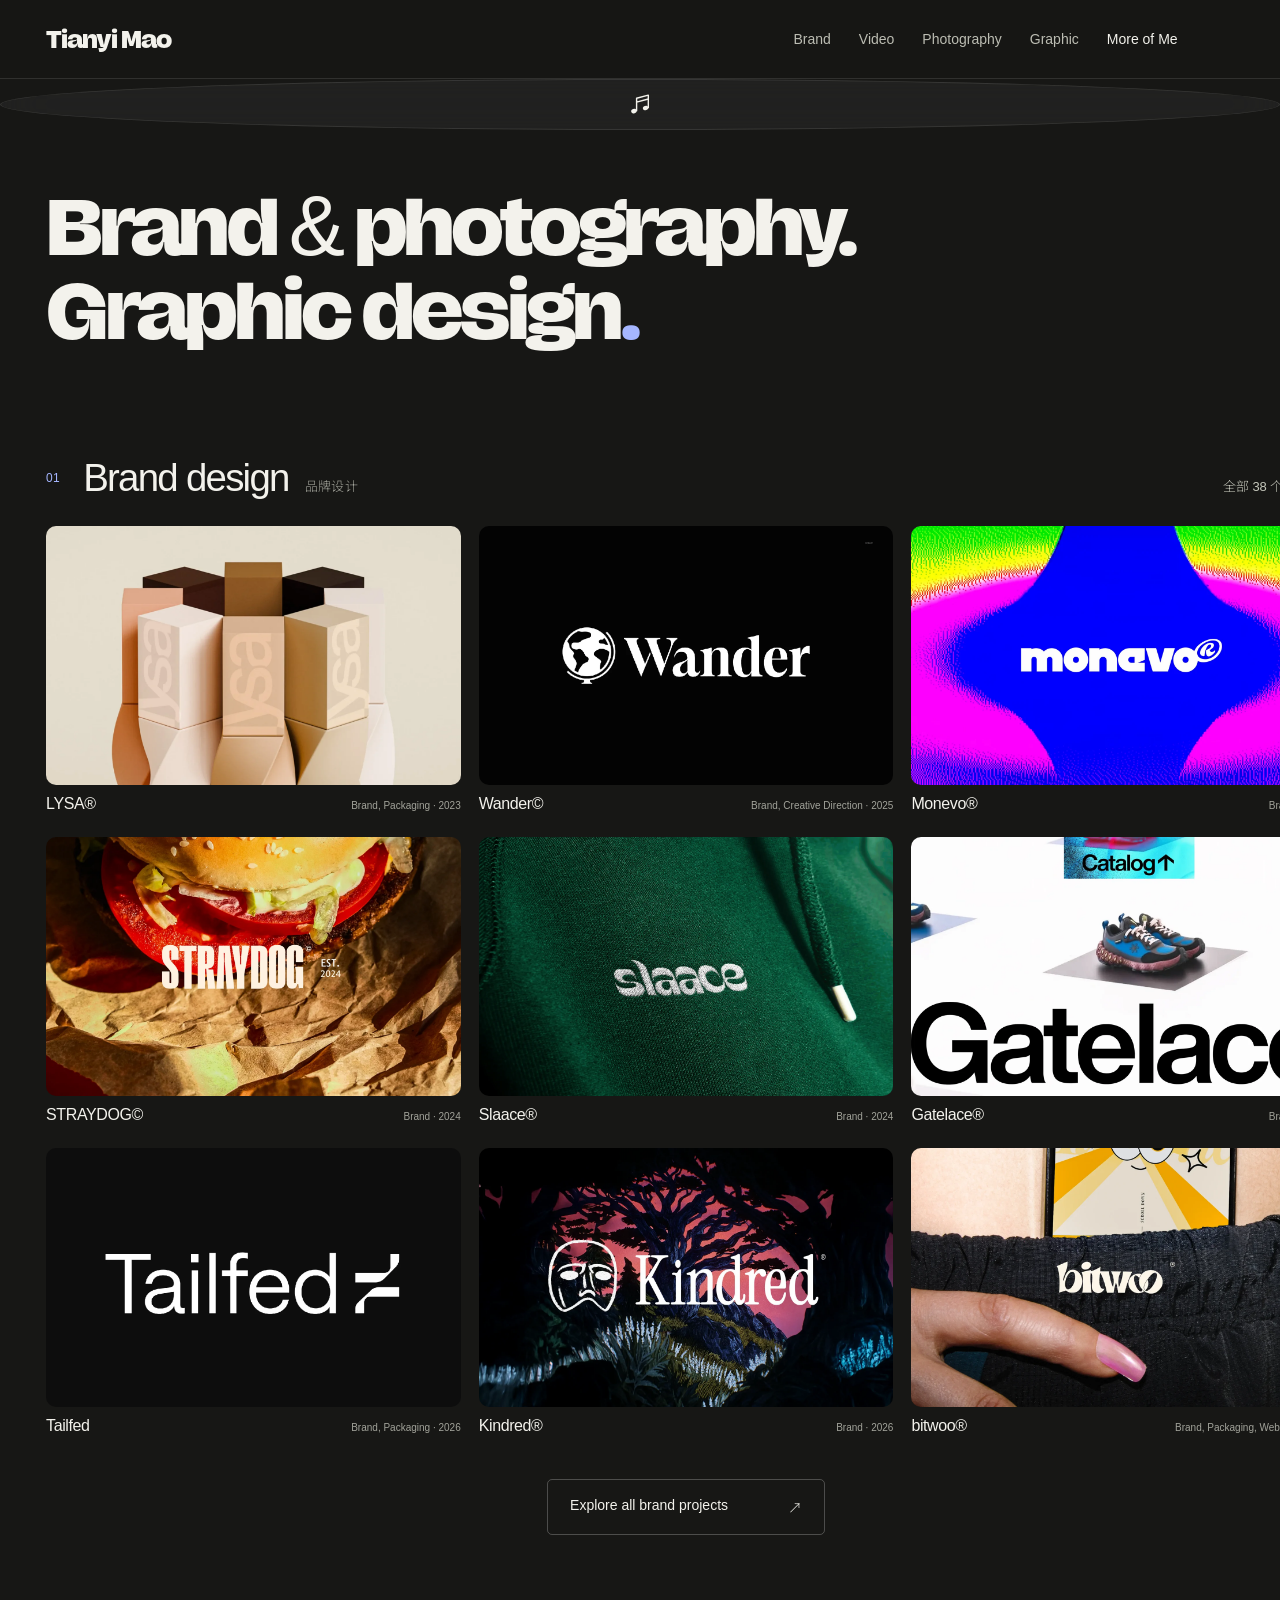
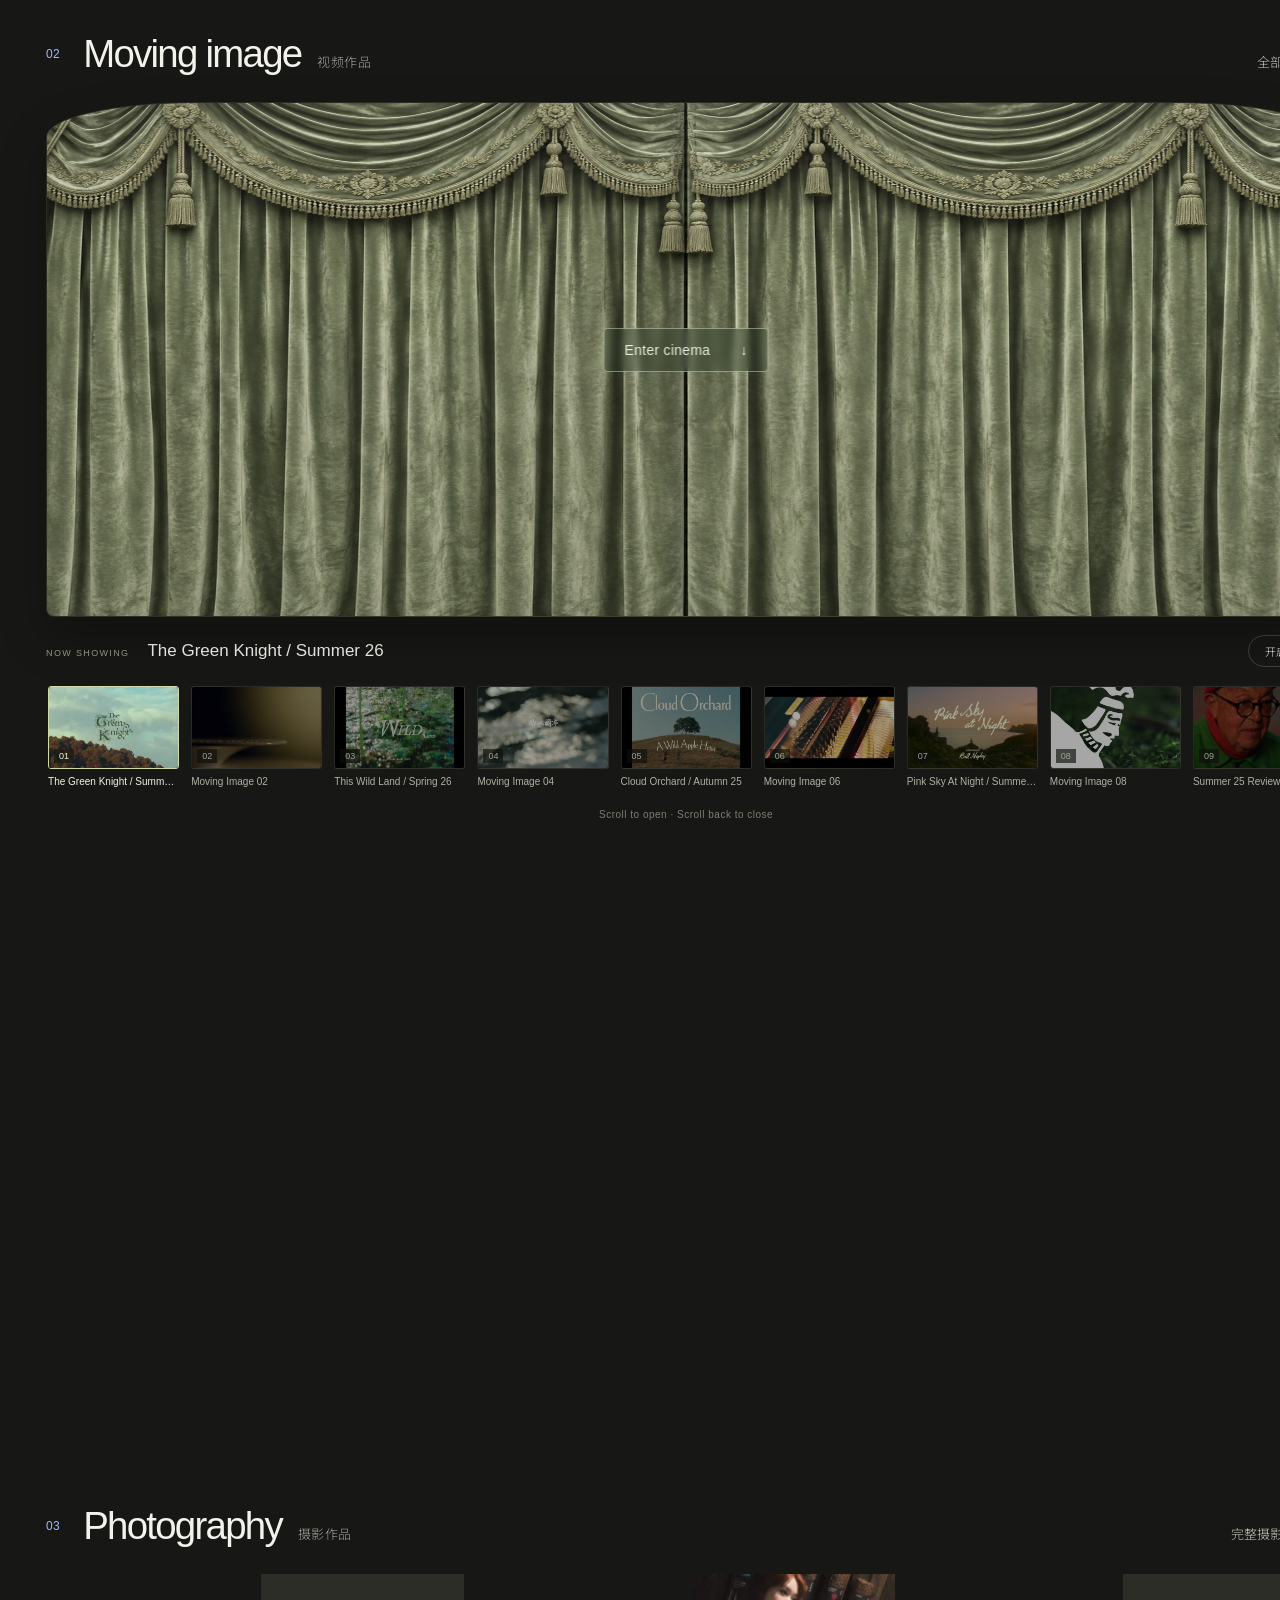
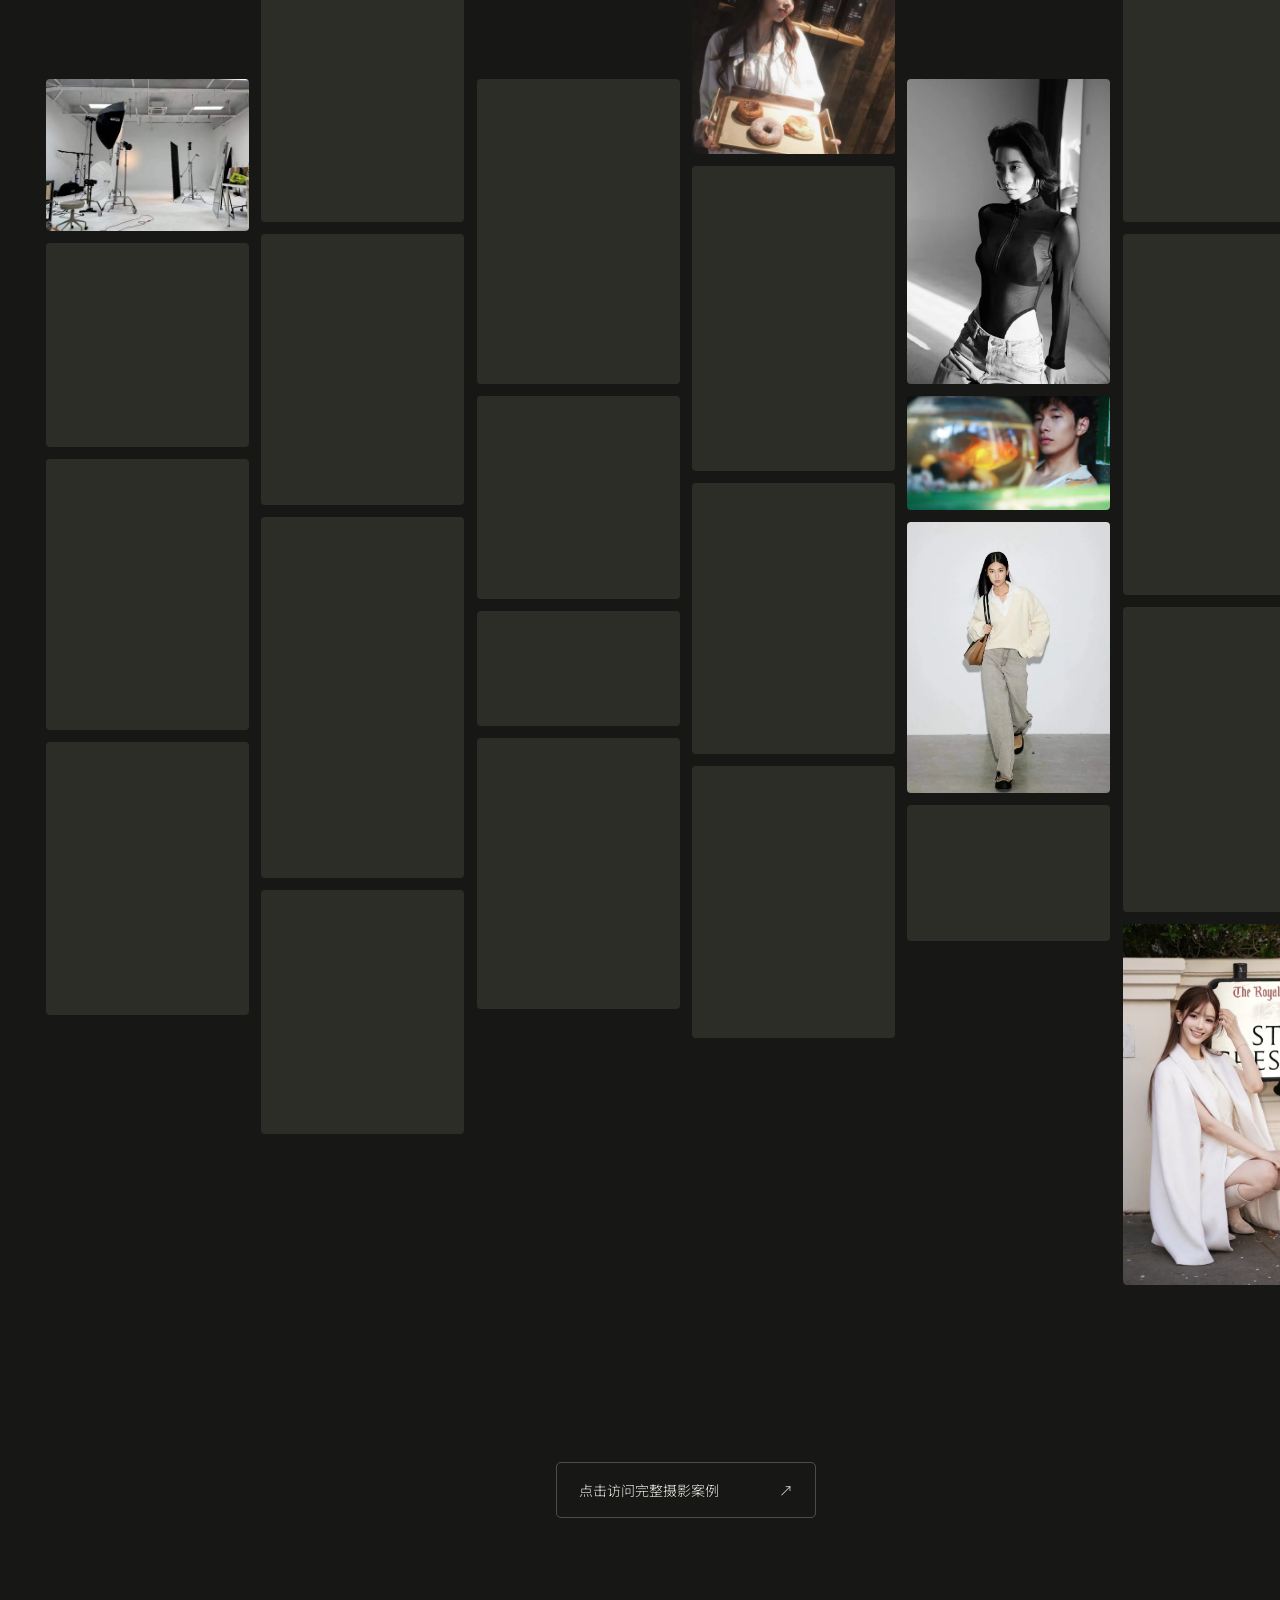
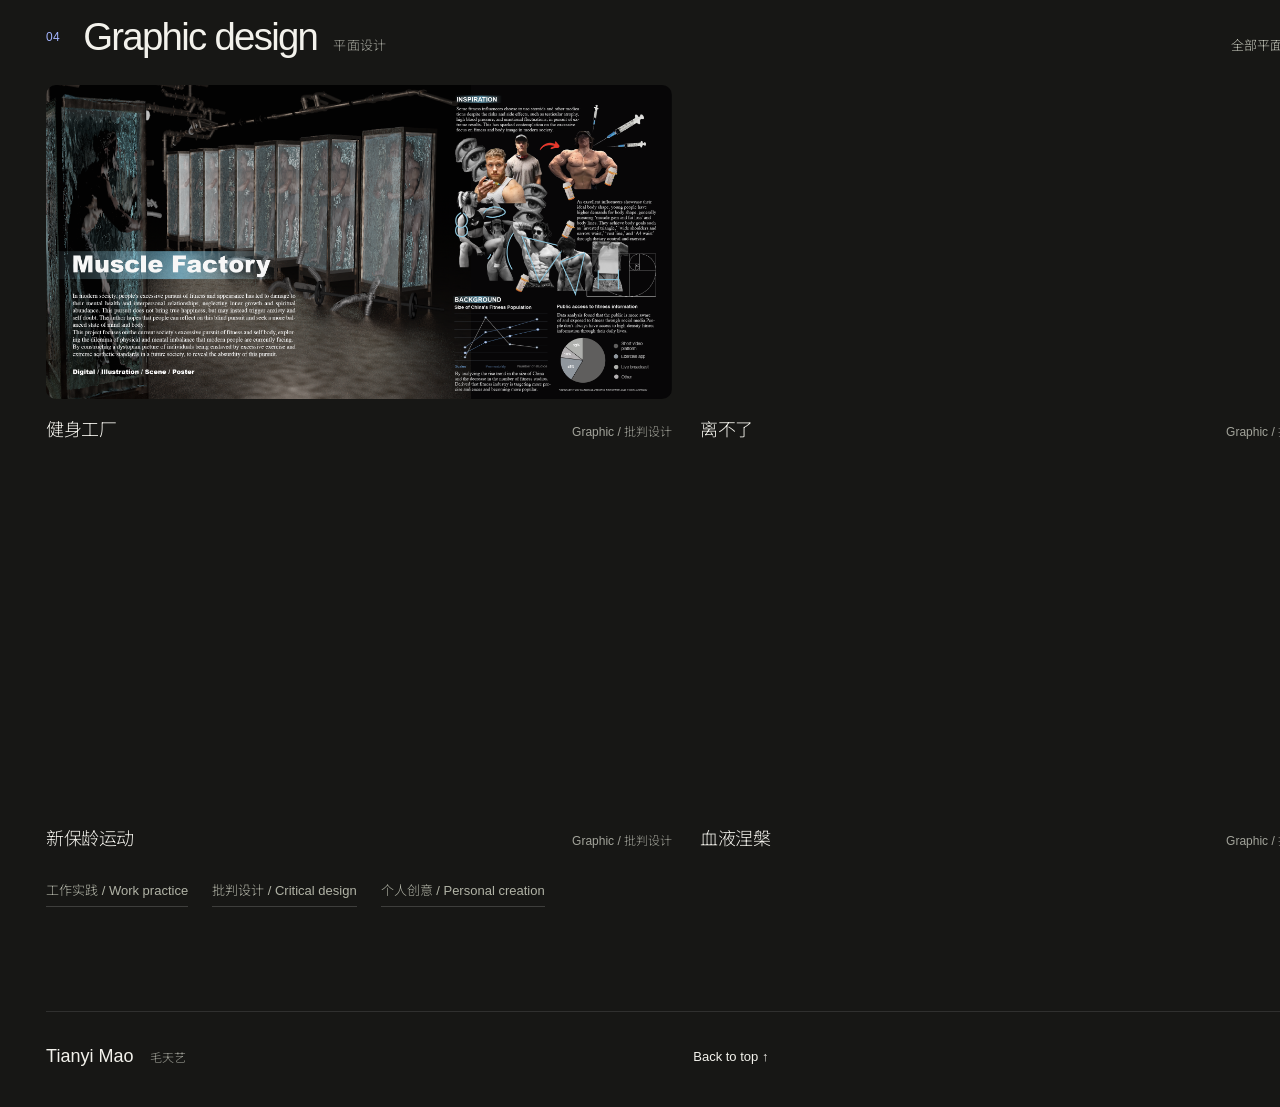
==== commit e090a28f: "Keep background music independent and streamline cinema loading" ====
--- a/index.html
+++ b/index.html
@@ -387,8 +387,8 @@
         .works-thumb { width: 68px; height: 68px; object-fit: cover; border-radius: 8px; opacity: 0.45; border: 1px solid rgba(255,255,255,0.1); transition: opacity 0.2s ease; }
         .works-thumb:hover, .works-thumb.active { opacity: 1; }
     </style>
-    <link rel="stylesheet" href="portfolio.css?v=20260915-opera">
-    <link rel="stylesheet" href="cinema-stage.css?v=20260915-opera">
+    <link rel="stylesheet" href="portfolio.css?v=20260915-playback">
+    <link rel="stylesheet" href="cinema-stage.css?v=20260915-playback">
 </head>
 <body>
     <audio id="main-audio" loop preload="metadata"><source src="Macy%20Gray%20-%20Let%20You%20Win.mp3" type="audio/mpeg"></audio>
@@ -445,8 +445,8 @@
 
     <script src="movies.js"></script>
     <script src="thoughts.js"></script>
-    <script src="cinema-stage.js?v=20260915-opera"></script>
-    <script src="portfolio.js?v=20260915-opera"></script>
+    <script src="cinema-stage.js?v=20260915-playback"></script>
+    <script src="portfolio.js?v=20260915-playback"></script>
     <script>
         const audio = document.getElementById('main-audio');
         const app = document.getElementById('app-content');
@@ -614,7 +614,6 @@
 
         let hasInteracted = false;
         const startAudio = () => {
-            if (CinemaStage.ownsAudio() || [...document.querySelectorAll('#photo-content-area video')].some(v => !v.paused)) return;
             if(!hasInteracted) {
                 const playPromise = audio.play();
                 if (playPromise && typeof playPromise.catch === 'function') playPromise.catch(() => {});
@@ -625,7 +624,7 @@
         ['click', 'touchstart', 'scroll', 'wheel'].forEach(e => window.addEventListener(e, startAudio, {once:true}));
 
         function toggleMusic() {
-            CinemaStage.releaseToMusic();
+            hasInteracted = true;
             if (audio.paused) {
                 const playPromise = audio.play();
                 if (playPromise && typeof playPromise.catch === 'function') playPromise.catch(() => {});
--- a/cinema-stage.css
+++ b/cinema-stage.css
@@ -24,7 +24,7 @@
 .cinema-reels { display:grid; grid-auto-flow:column; grid-auto-columns:minmax(110px,calc((100% - 96px)/9)); gap:12px; overflow-x:auto; padding:3px 2px 10px; scrollbar-width:thin; scrollbar-color:#777d6260 transparent; scroll-snap-type:x mandatory; }
 .cinema-reel { min-width:0; padding:0; border:0; background:transparent; cursor:pointer; scroll-snap-align:start; text-align:left; }
 .cinema-reel-window { position:relative; display:block; aspect-ratio:16/10; border:1px solid #ffffff26; border-radius:3px; overflow:hidden; background:linear-gradient(145deg,#35382c,#141710); transition:border-color .2s,filter .2s; filter:brightness(.65); }
-.cinema-reel video { width:100%; height:100%; object-fit:cover; pointer-events:none; }
+.cinema-reel img { display:block; width:100%; height:100%; object-fit:cover; pointer-events:none; }
 .cinema-reel-window b { position:absolute; bottom:5px; left:5px; padding:2px 5px; font:9px Arial,sans-serif; color:#f5f4e8; background:#131710a6; }
 .cinema-reel > span:last-child { display:block; padding-top:7px; font-size:10px; white-space:nowrap; overflow:hidden; text-overflow:ellipsis; color:#aeb1a3; }
 .cinema-reel[aria-pressed=true] .cinema-reel-window { border-color:#d0dbaa; filter:none; }
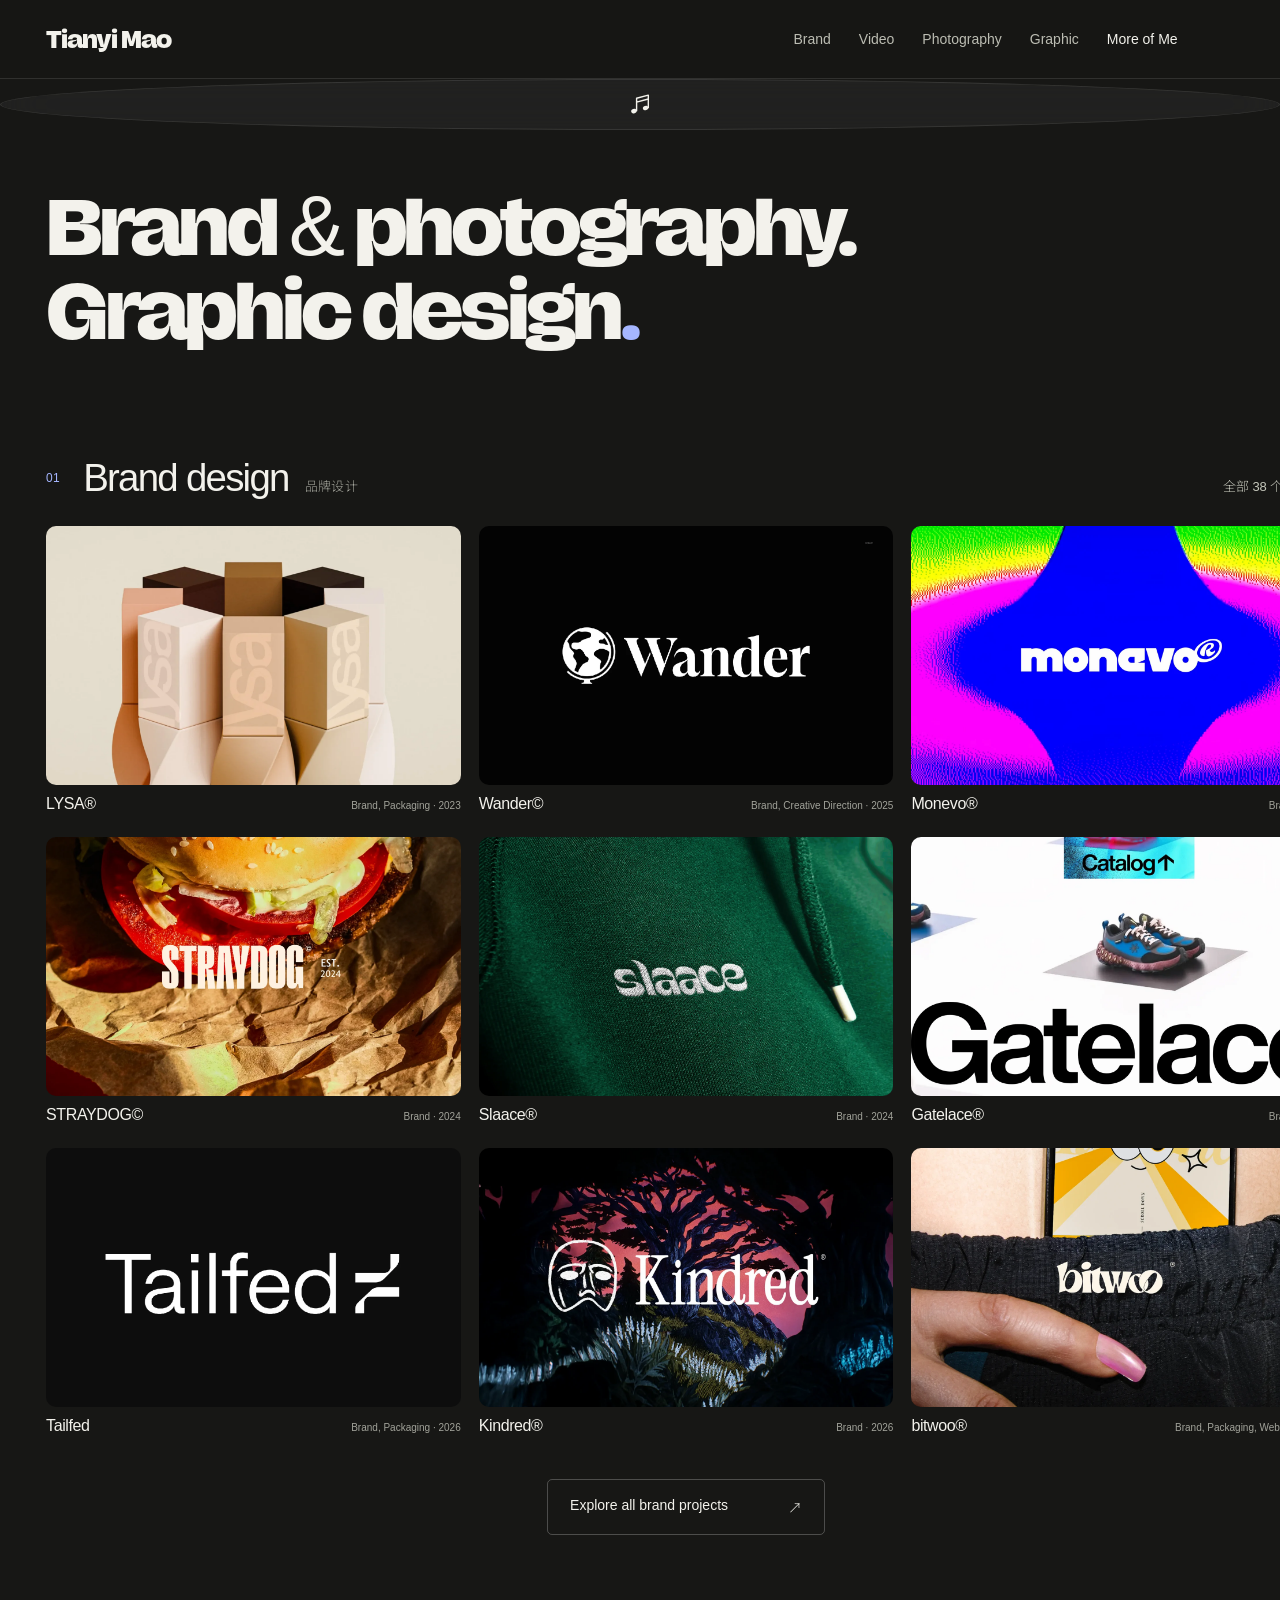
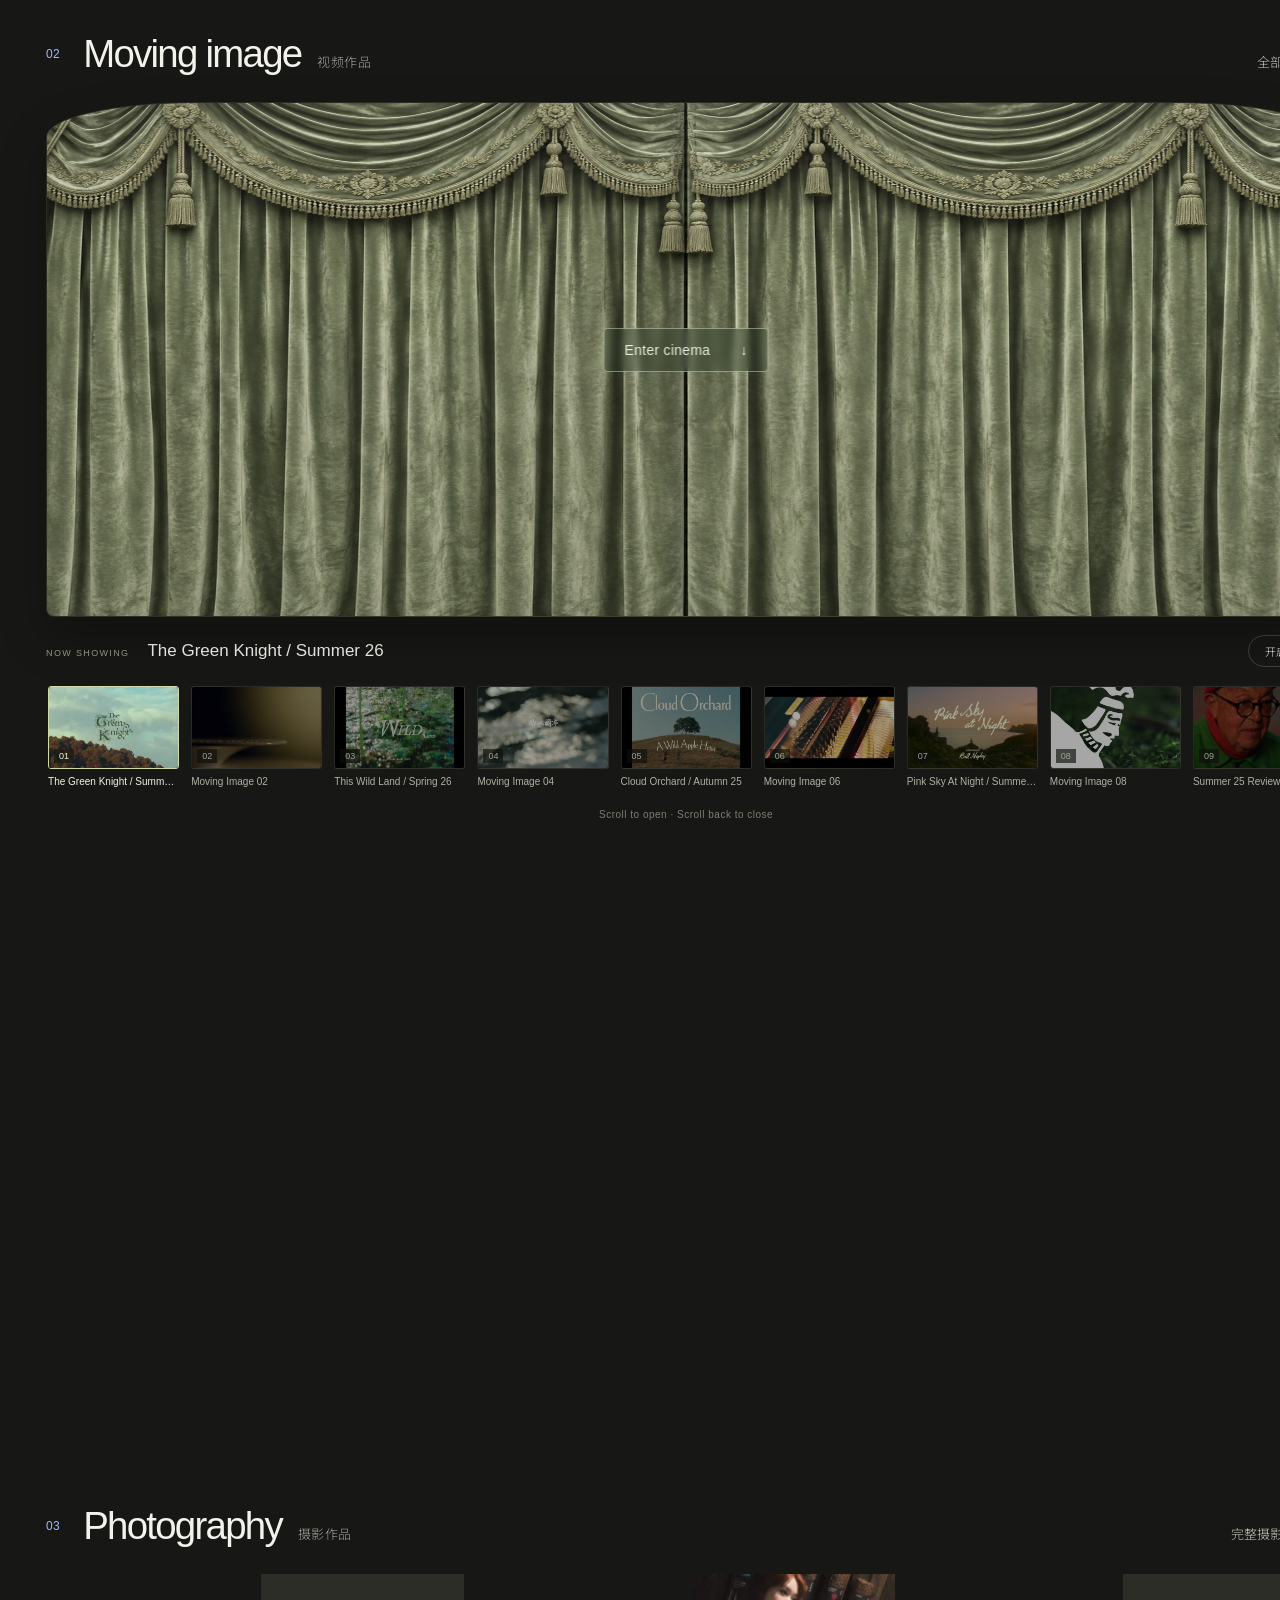
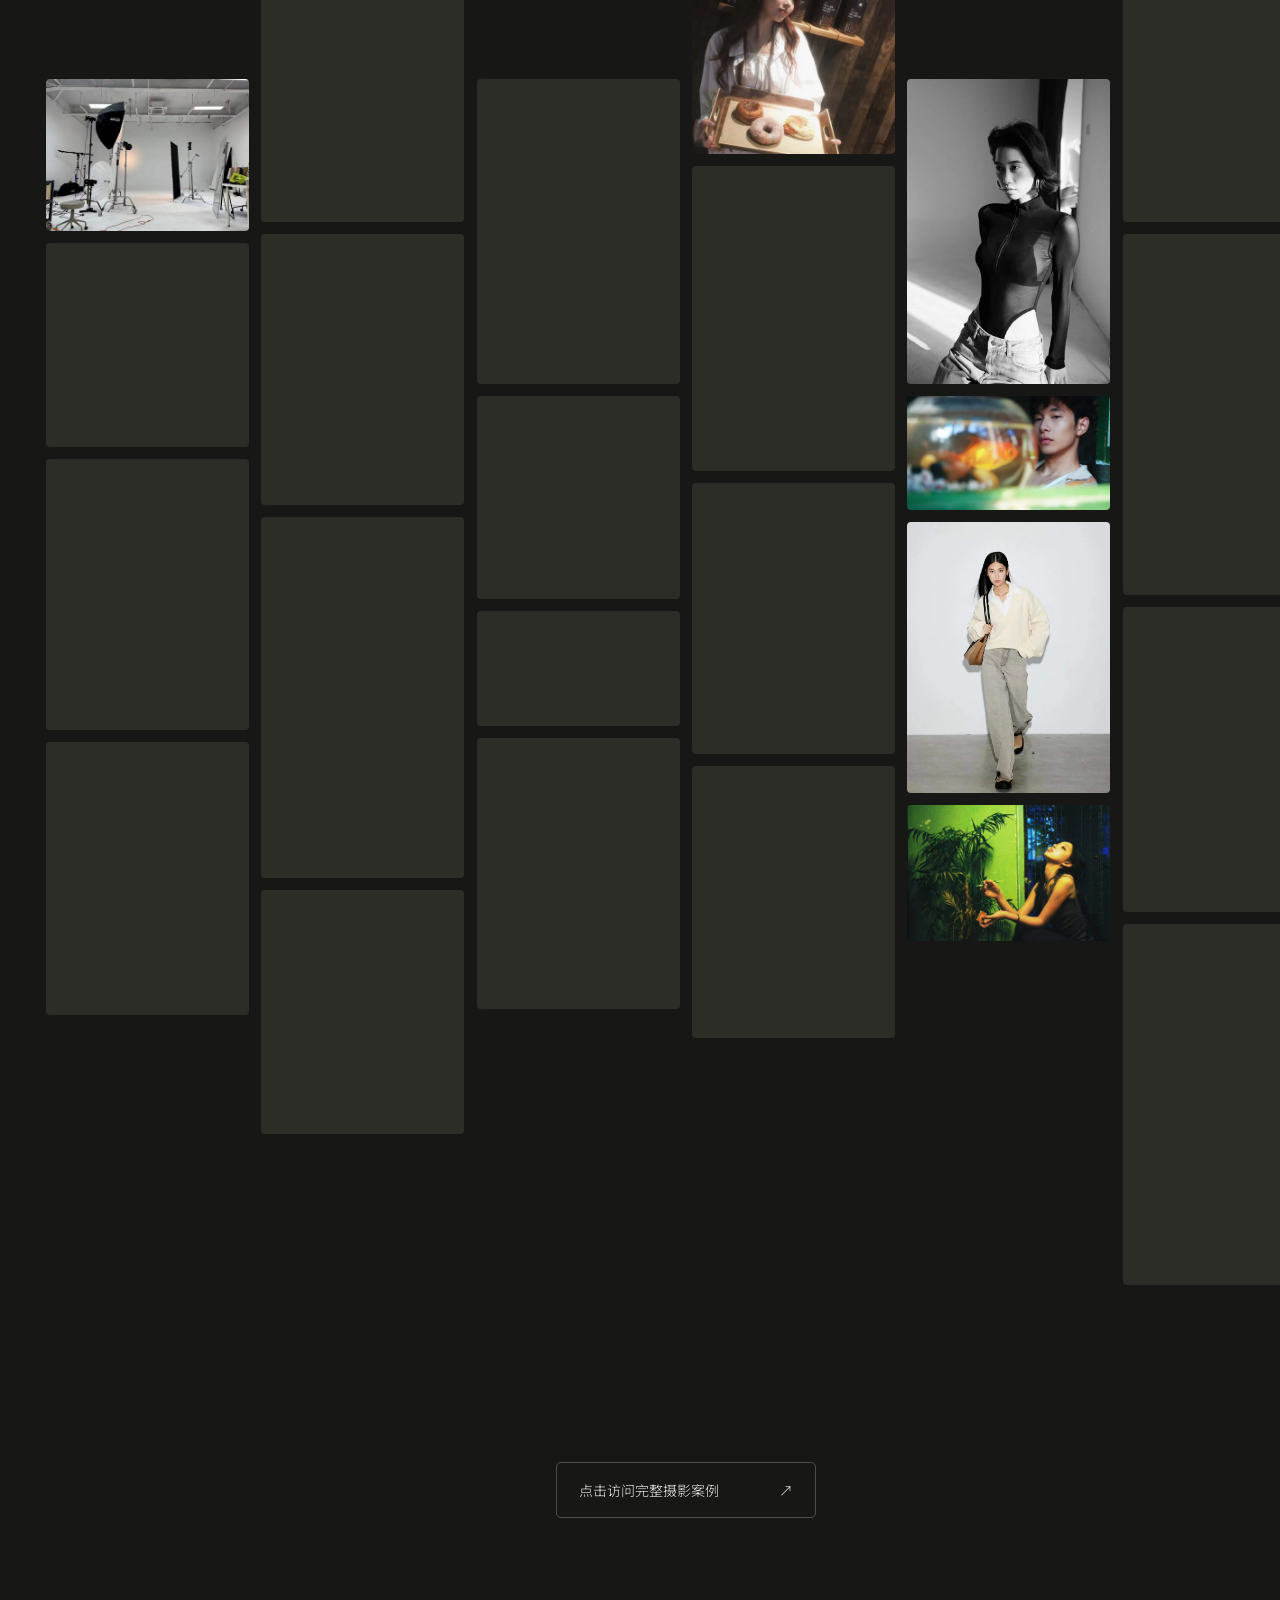
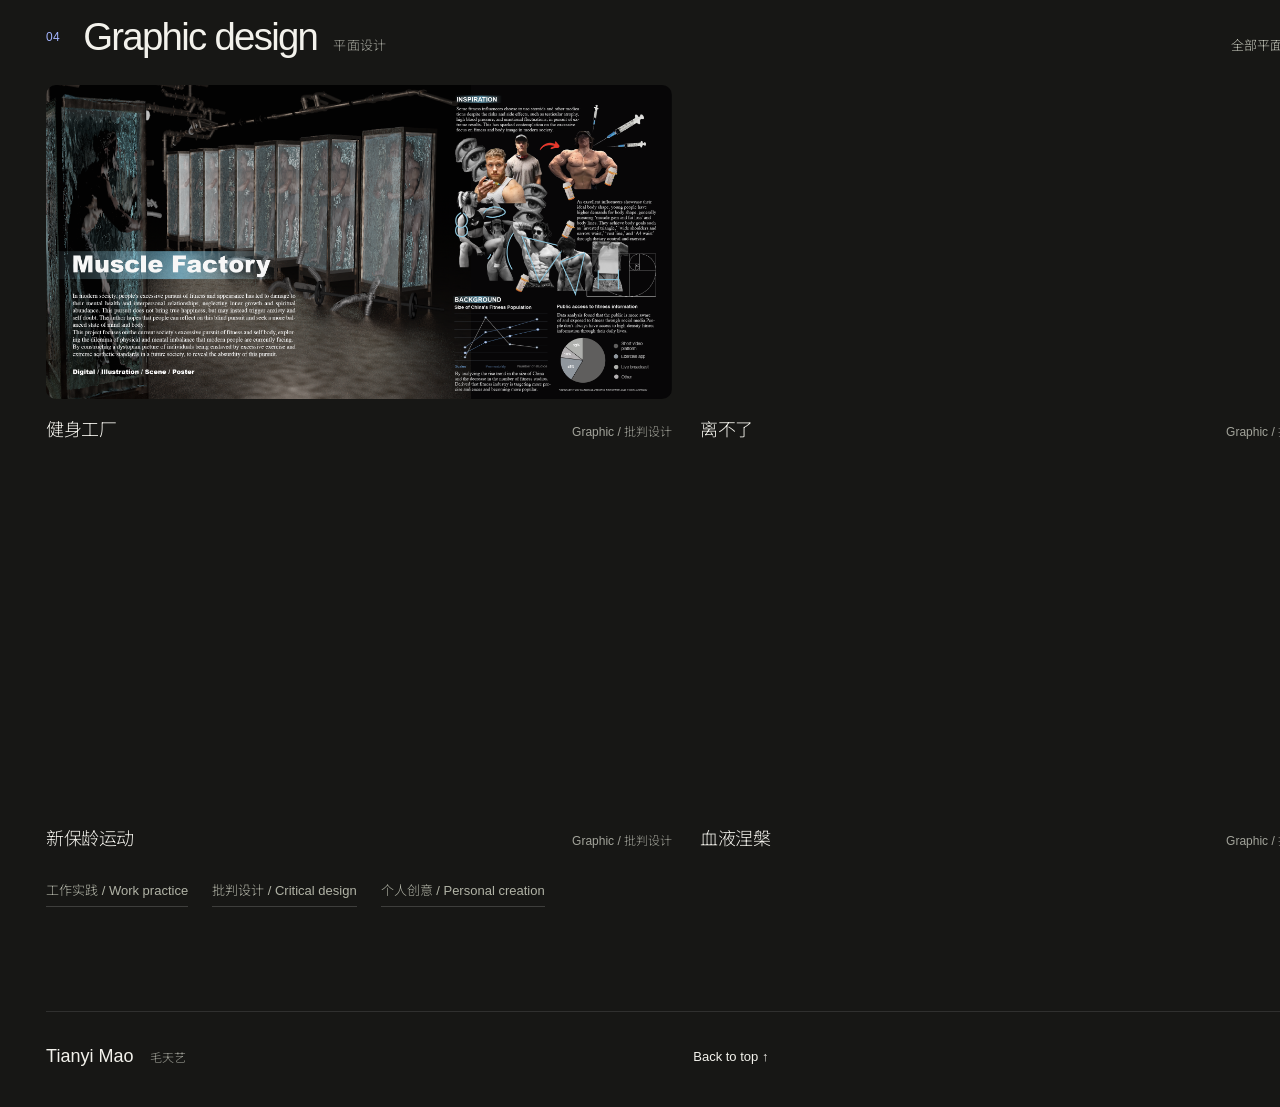
==== commit dce6f590: "Replace background music with supplied October 9 audio" ====
--- a/index.html
+++ b/index.html
@@ -391,7 +391,7 @@
     <link rel="stylesheet" href="cinema-stage.css?v=20260915-playback">
 </head>
 <body>
-    <audio id="main-audio" loop preload="metadata"><source src="Macy%20Gray%20-%20Let%20You%20Win.mp3" type="audio/mpeg"></audio>
+    <audio id="main-audio" loop preload="metadata"><source src="assets/audio/background-20261009.mp3" type="audio/mpeg"></audio>
     <header class="folio-nav">
         <a class="folio-wordmark" href="?section=home" data-section="home">Tianyi Mao</a>
         <nav class="folio-nav-links" aria-label="主页导航">
@@ -414,7 +414,7 @@
         <div id="back-btn" class="fixed top-4 left-4 md:top-8 md:left-8 z-[500] cursor-pointer opacity-50 hover:opacity-100 transition hidden" onclick="switchPage('home')">
             <span class="en-main text-[10px]">Return</span><span class="zh-sub">返回</span>
         </div>
-        <div id="music-toggle" role="button" tabindex="0" aria-label="播放或暂停 Macy Gray — Let You Win" class="fixed top-4 right-4 md:top-8 md:right-8 z-[500] cursor-pointer opacity-40 hover:opacity-100 transition p-3 glass" onclick="toggleMusic()" onkeydown="if(event.key==='Enter'||event.key===' '){event.preventDefault();event.stopPropagation();toggleMusic()}">
+        <div id="music-toggle" role="button" tabindex="0" aria-label="播放或暂停背景音乐 · 10月9日(1)" class="fixed top-4 right-4 md:top-8 md:right-8 z-[500] cursor-pointer opacity-40 hover:opacity-100 transition p-3 glass" onclick="toggleMusic()" onkeydown="if(event.key==='Enter'||event.key===' '){event.preventDefault();event.stopPropagation();toggleMusic()}">
             <svg class="music-note-icon" viewBox="0 0 32 32" fill="none" stroke="currentColor" stroke-width="1.8" stroke-linecap="round" stroke-linejoin="round" aria-hidden="true"><path d="M11 24V8l15-4v16M11 13l15-4"/><ellipse cx="7.5" cy="24.5" rx="3.5" ry="2.8" fill="currentColor" stroke="none" transform="rotate(-20 7.5 24.5)"/><ellipse cx="22.5" cy="20.5" rx="3.5" ry="2.8" fill="currentColor" stroke="none" transform="rotate(-20 22.5 20.5)"/></svg>
         </div>
     </div>
@@ -637,8 +637,8 @@
             const toggle = document.getElementById('music-toggle');
             toggle.setAttribute('aria-pressed', String(!audio.paused));
             toggle.classList.toggle('is-playing', !audio.paused);
-            toggle.setAttribute('aria-label', `${audio.paused ? '播放' : '暂停'} Macy Gray — Let You Win`);
-            toggle.title = `${audio.paused ? '播放' : '暂停'} · Let You Win`;
+            toggle.setAttribute('aria-label', `${audio.paused ? '播放' : '暂停'}背景音乐 · 10月9日(1)`);
+            toggle.title = `${audio.paused ? '播放' : '暂停'} · 10月9日(1)`;
         }
         audio.addEventListener('play', updateMusicIcon);
         audio.addEventListener('pause', updateMusicIcon);
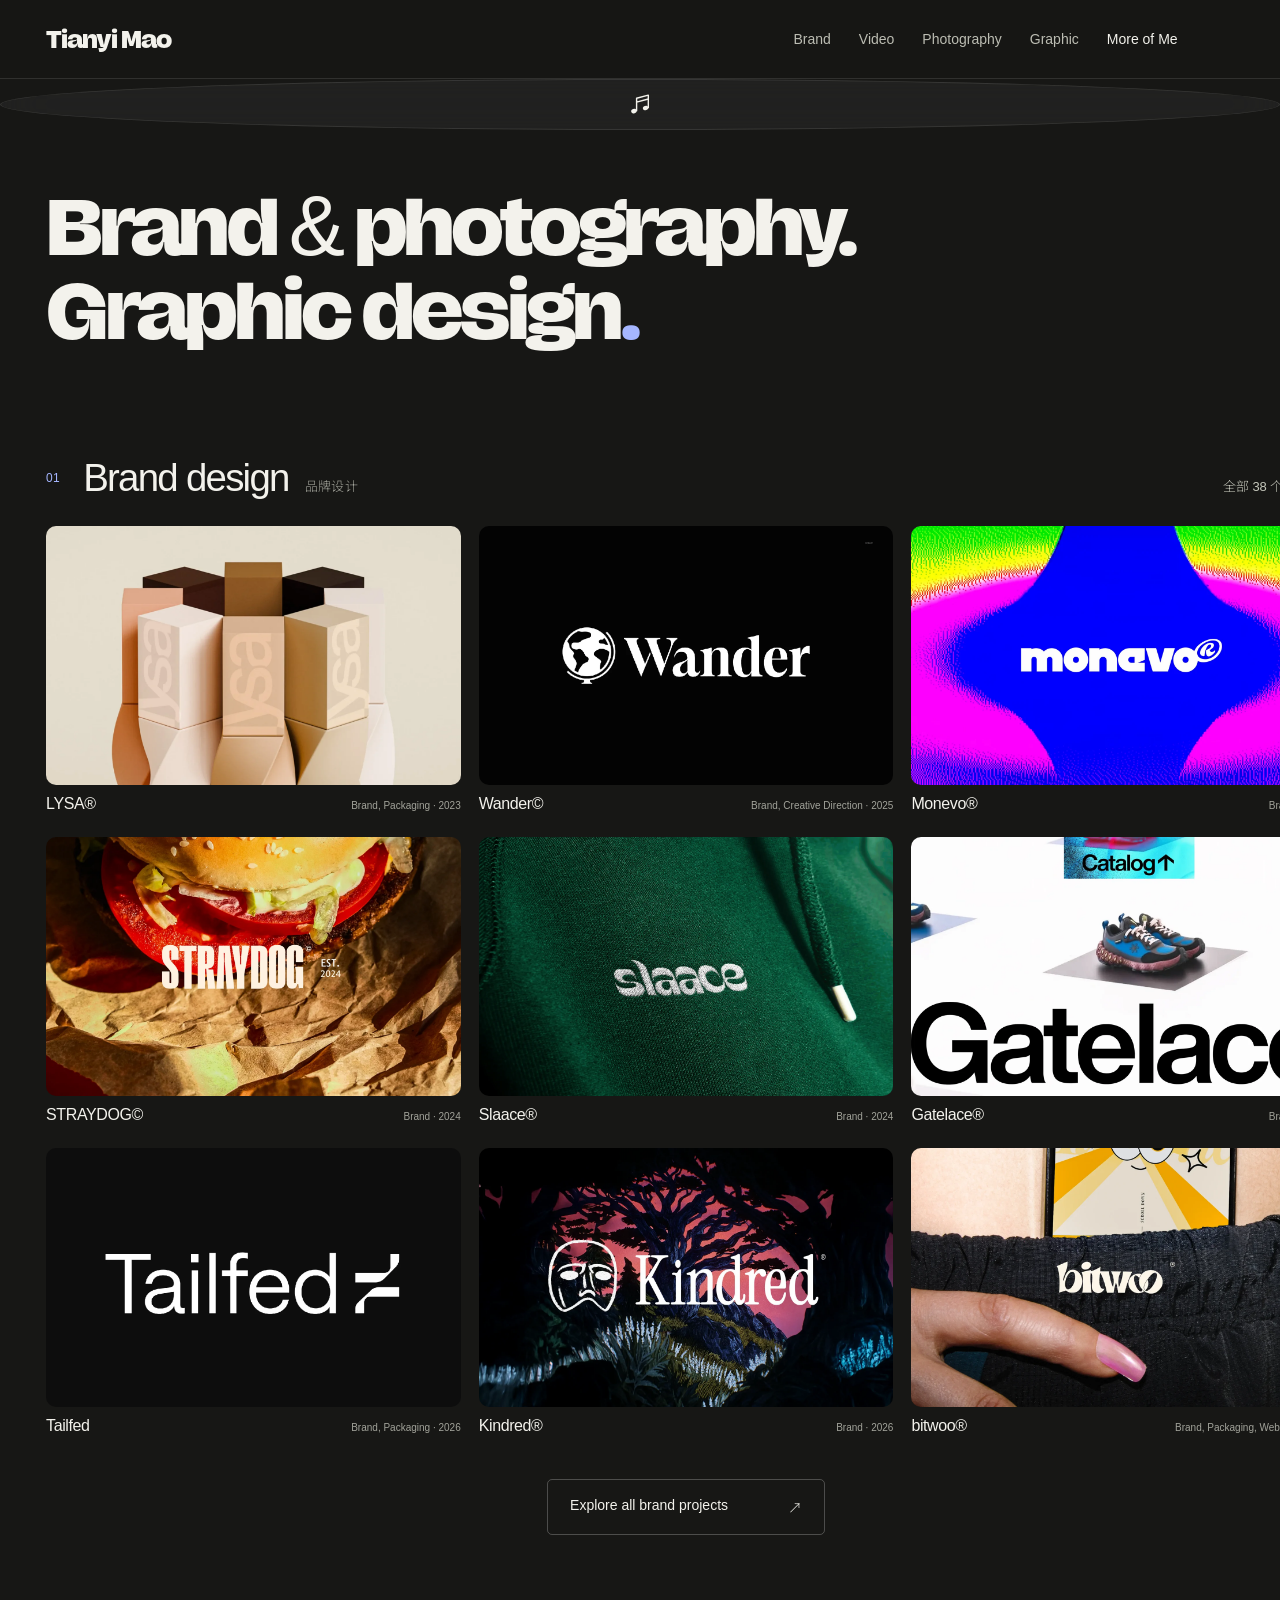
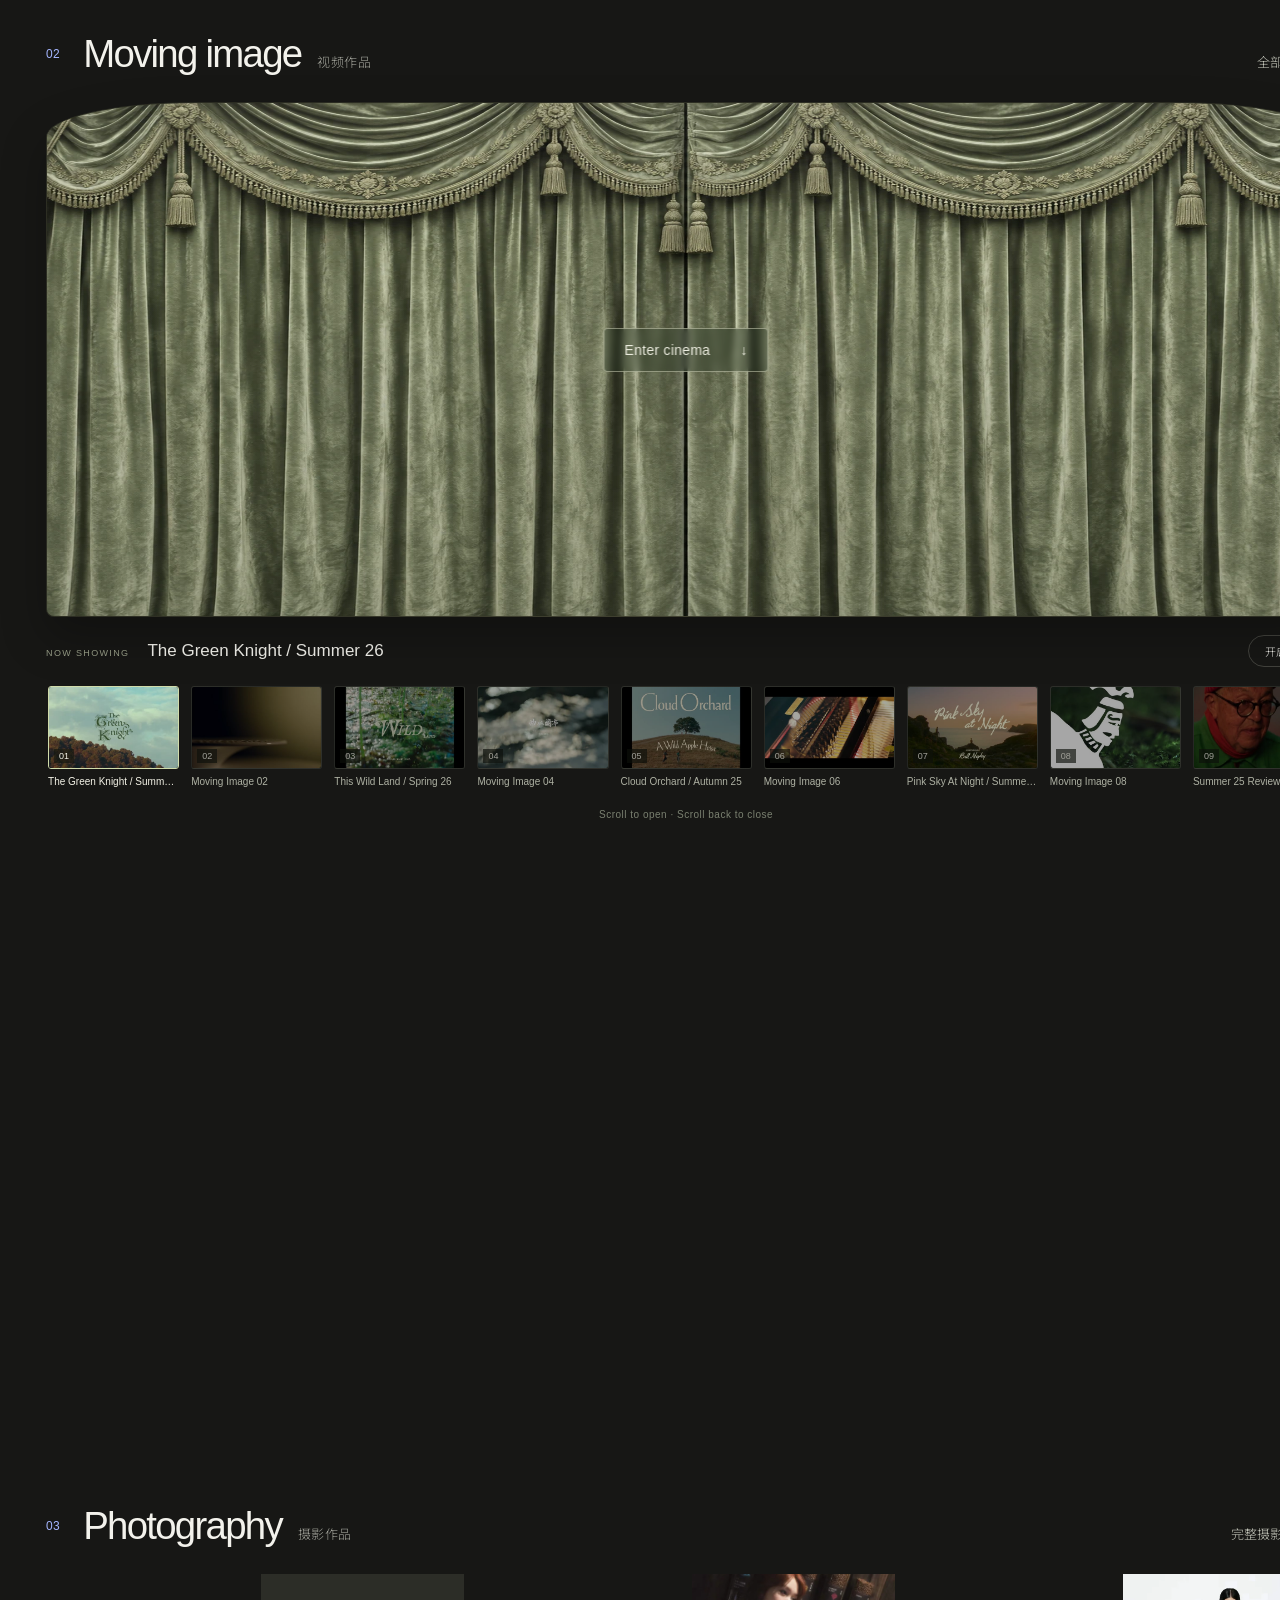
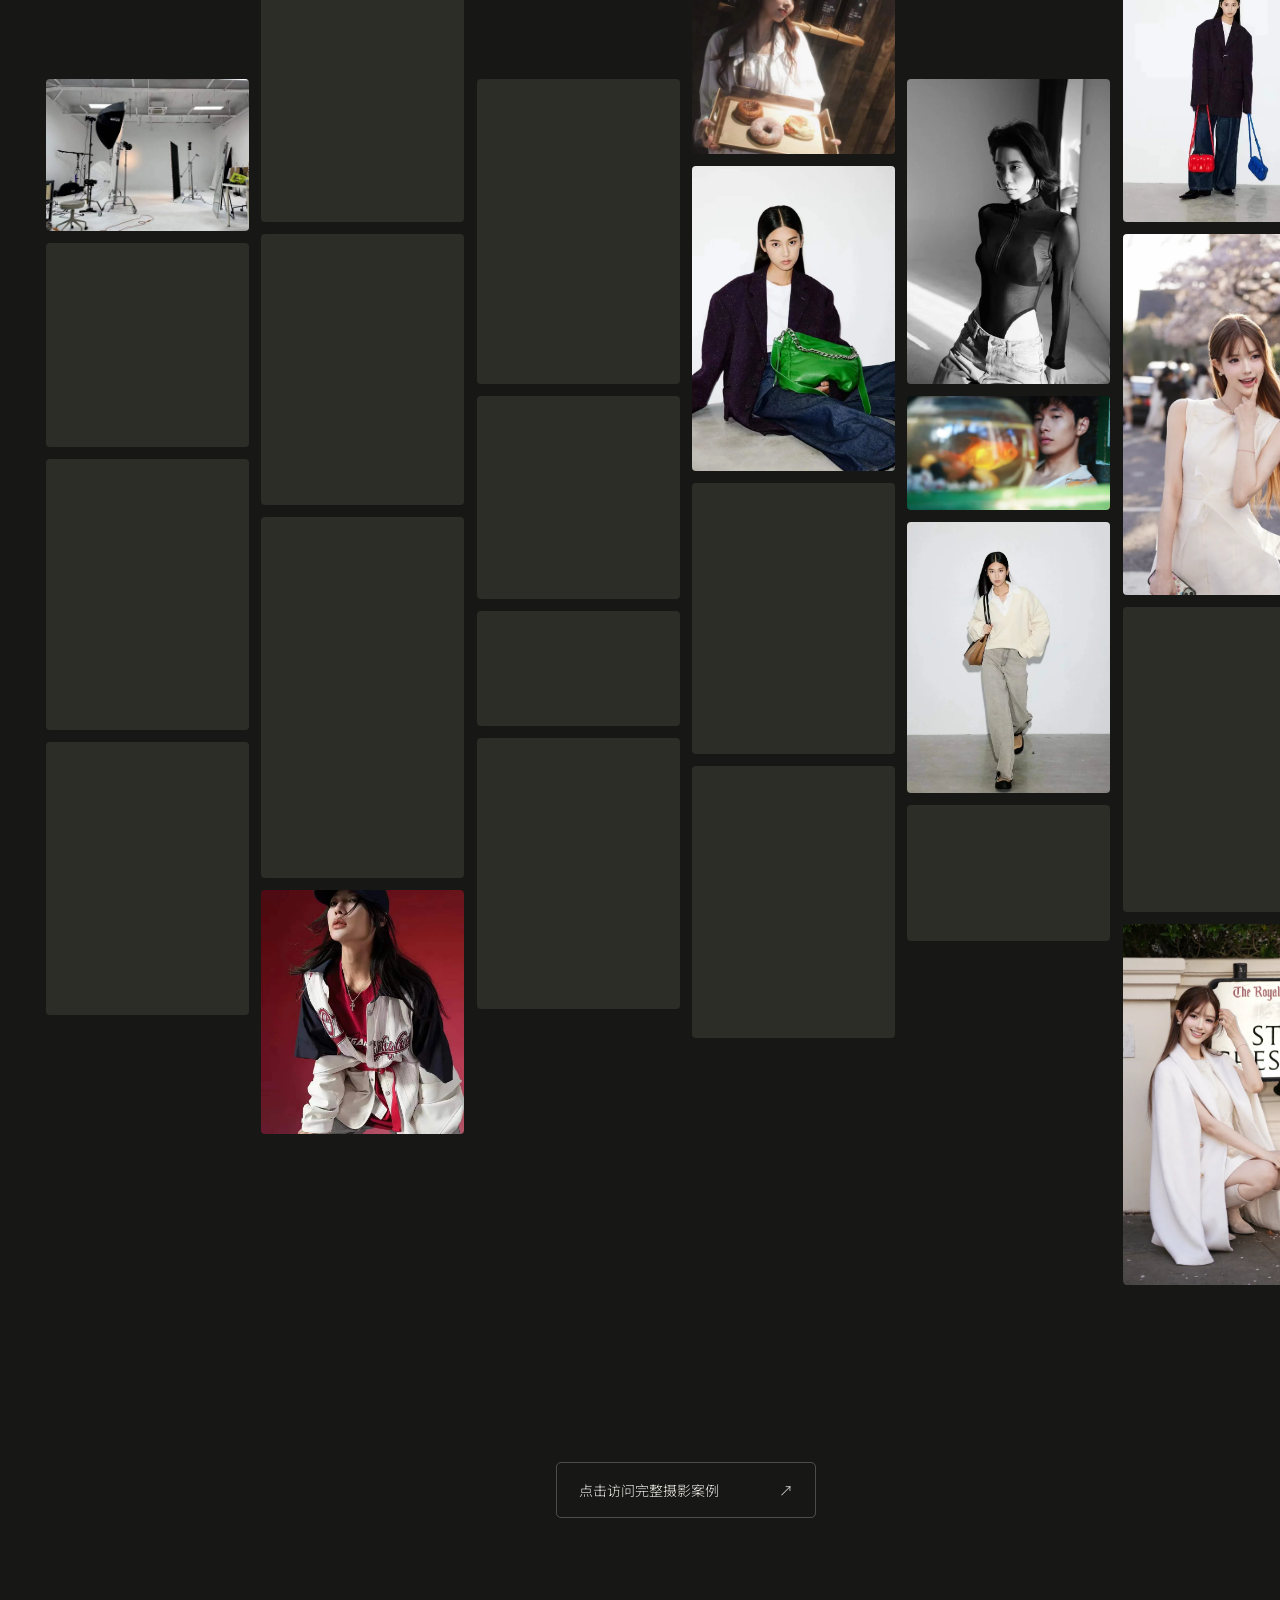
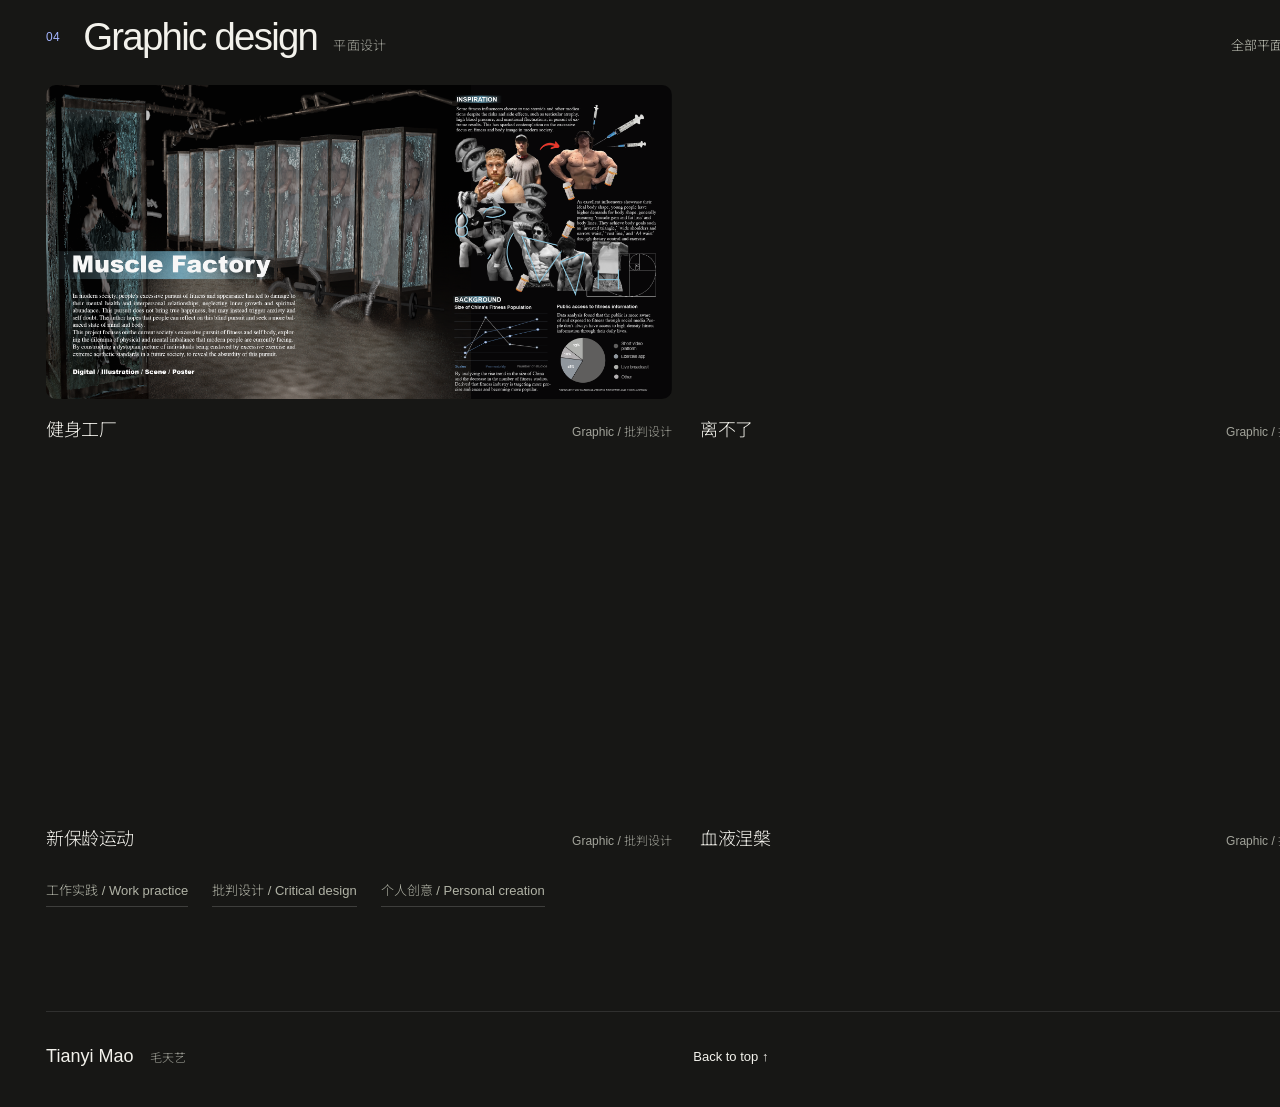
==== commit 03ea42c0: "Replace background music with Everglow" ====
--- a/index.html
+++ b/index.html
@@ -391,7 +391,7 @@
     <link rel="stylesheet" href="cinema-stage.css?v=20260915-playback">
 </head>
 <body>
-    <audio id="main-audio" loop preload="metadata"><source src="assets/audio/background-20261009.mp3" type="audio/mpeg"></audio>
+    <audio id="main-audio" loop preload="metadata"><source src="assets/audio/background-everglow.mp3" type="audio/mpeg"></audio>
     <header class="folio-nav">
         <a class="folio-wordmark" href="?section=home" data-section="home">Tianyi Mao</a>
         <nav class="folio-nav-links" aria-label="主页导航">
@@ -414,7 +414,7 @@
         <div id="back-btn" class="fixed top-4 left-4 md:top-8 md:left-8 z-[500] cursor-pointer opacity-50 hover:opacity-100 transition hidden" onclick="switchPage('home')">
             <span class="en-main text-[10px]">Return</span><span class="zh-sub">返回</span>
         </div>
-        <div id="music-toggle" role="button" tabindex="0" aria-label="播放或暂停背景音乐 · 10月9日(1)" class="fixed top-4 right-4 md:top-8 md:right-8 z-[500] cursor-pointer opacity-40 hover:opacity-100 transition p-3 glass" onclick="toggleMusic()" onkeydown="if(event.key==='Enter'||event.key===' '){event.preventDefault();event.stopPropagation();toggleMusic()}">
+        <div id="music-toggle" role="button" tabindex="0" aria-label="播放或暂停背景音乐 · Coldplay《Everglow》" class="fixed top-4 right-4 md:top-8 md:right-8 z-[500] cursor-pointer opacity-40 hover:opacity-100 transition p-3 glass" onclick="toggleMusic()" onkeydown="if(event.key==='Enter'||event.key===' '){event.preventDefault();event.stopPropagation();toggleMusic()}">
             <svg class="music-note-icon" viewBox="0 0 32 32" fill="none" stroke="currentColor" stroke-width="1.8" stroke-linecap="round" stroke-linejoin="round" aria-hidden="true"><path d="M11 24V8l15-4v16M11 13l15-4"/><ellipse cx="7.5" cy="24.5" rx="3.5" ry="2.8" fill="currentColor" stroke="none" transform="rotate(-20 7.5 24.5)"/><ellipse cx="22.5" cy="20.5" rx="3.5" ry="2.8" fill="currentColor" stroke="none" transform="rotate(-20 22.5 20.5)"/></svg>
         </div>
     </div>
@@ -637,8 +637,8 @@
             const toggle = document.getElementById('music-toggle');
             toggle.setAttribute('aria-pressed', String(!audio.paused));
             toggle.classList.toggle('is-playing', !audio.paused);
-            toggle.setAttribute('aria-label', `${audio.paused ? '播放' : '暂停'}背景音乐 · 10月9日(1)`);
-            toggle.title = `${audio.paused ? '播放' : '暂停'} · 10月9日(1)`;
+            toggle.setAttribute('aria-label', `${audio.paused ? '播放' : '暂停'}背景音乐 · Coldplay《Everglow》`);
+            toggle.title = `${audio.paused ? '播放' : '暂停'} · Coldplay《Everglow》`;
         }
         audio.addEventListener('play', updateMusicIcon);
         audio.addEventListener('pause', updateMusicIcon);
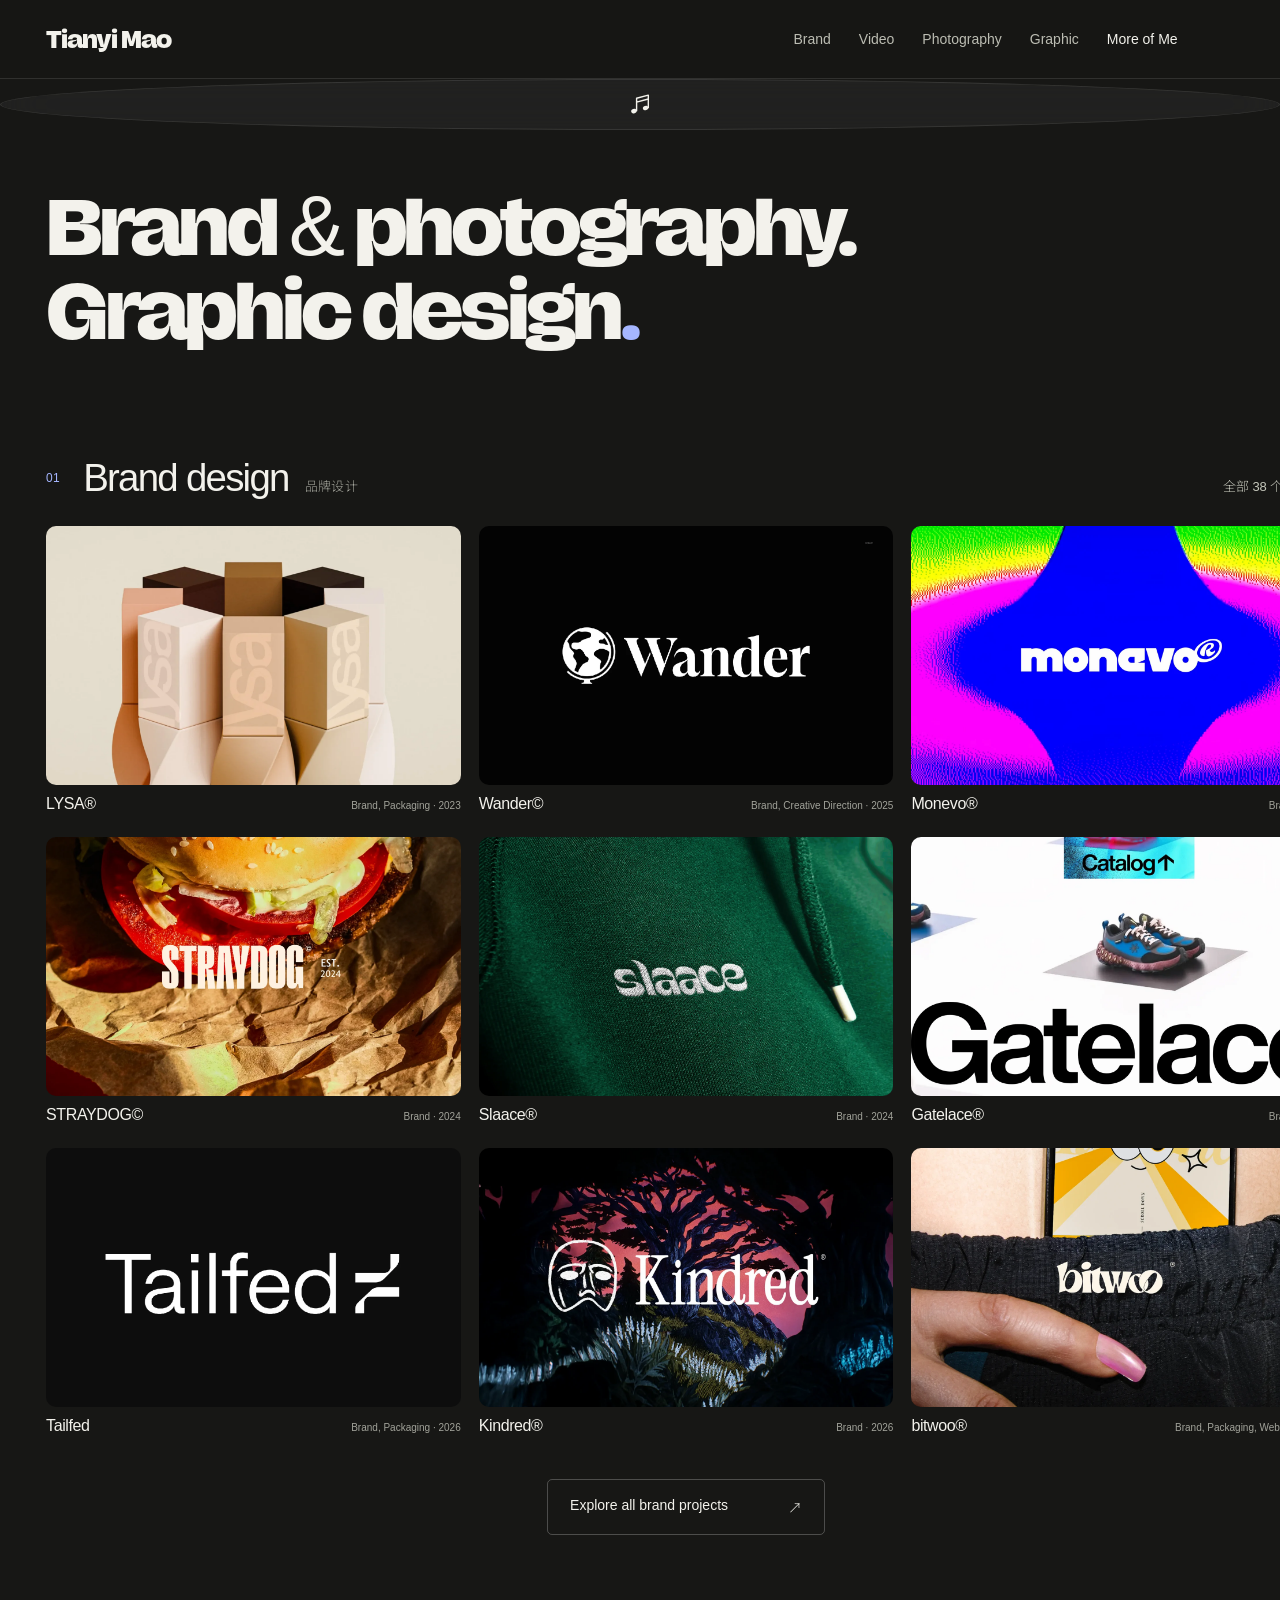
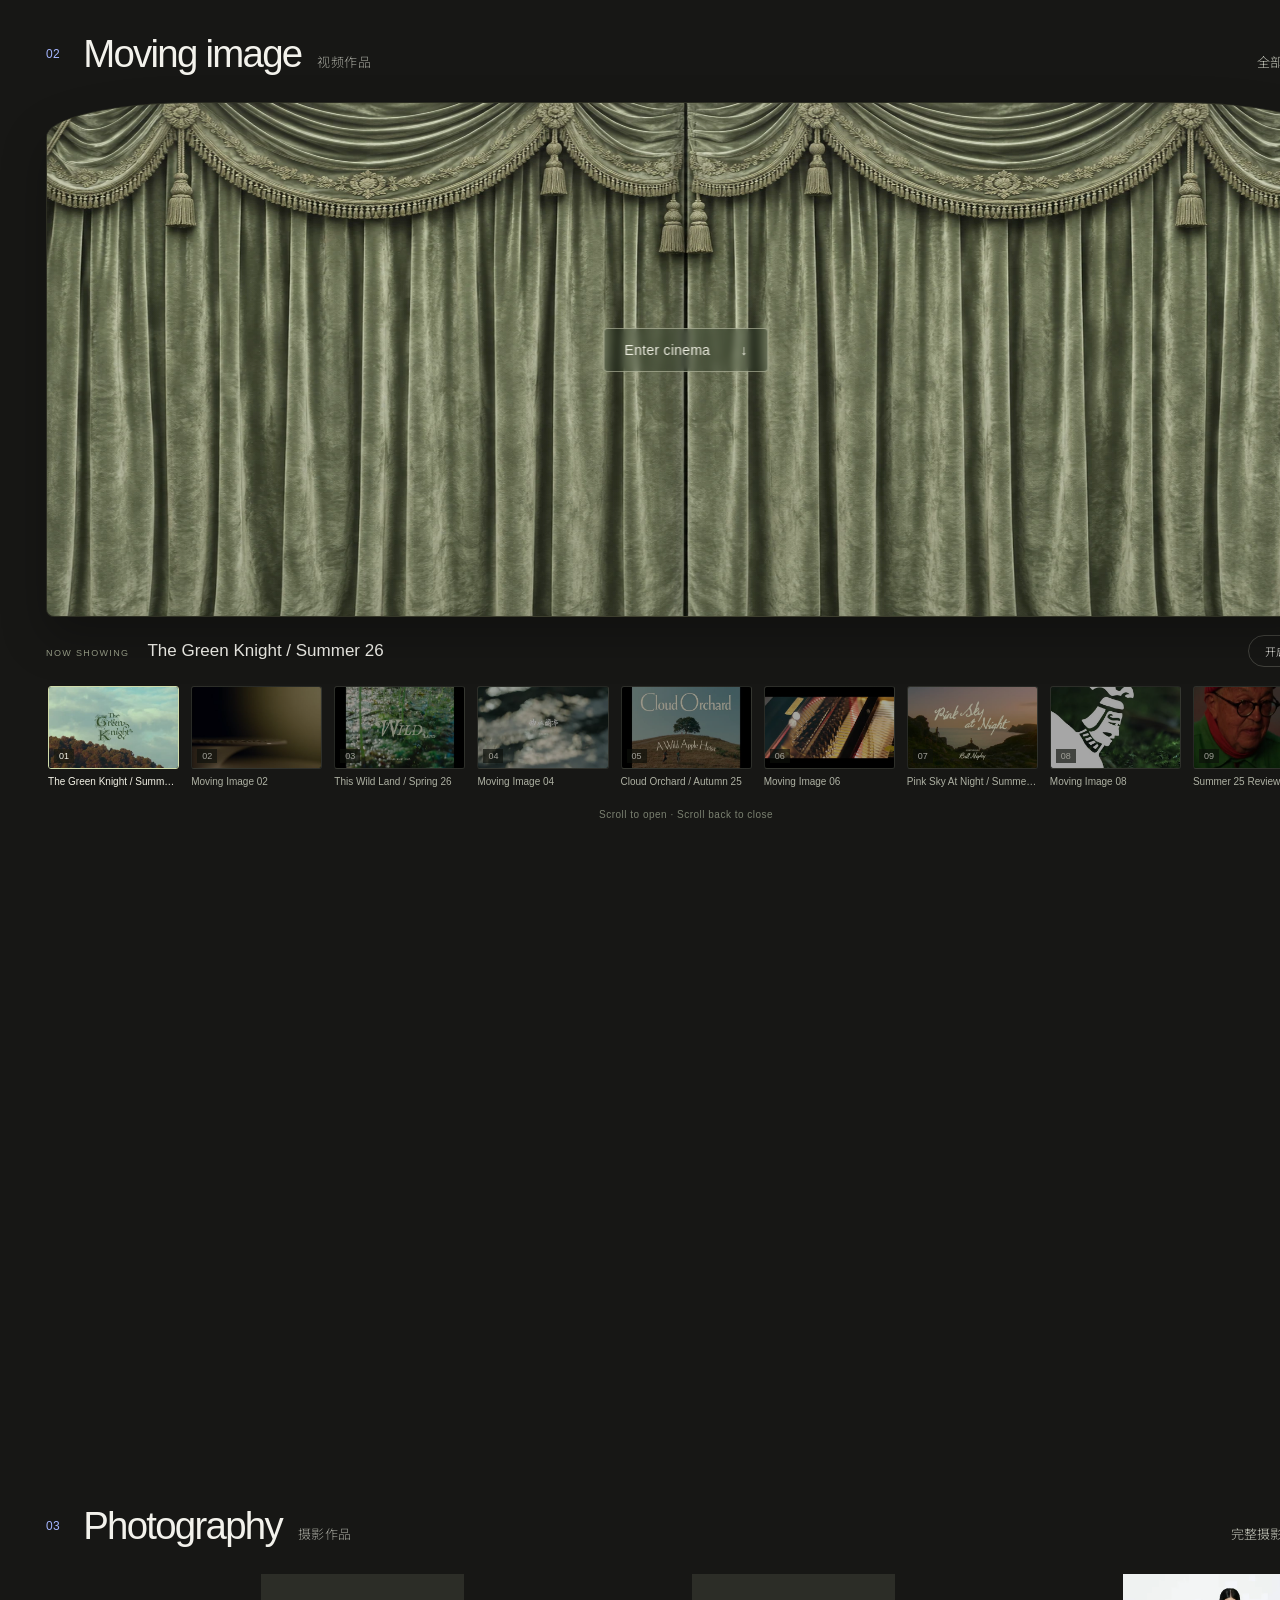
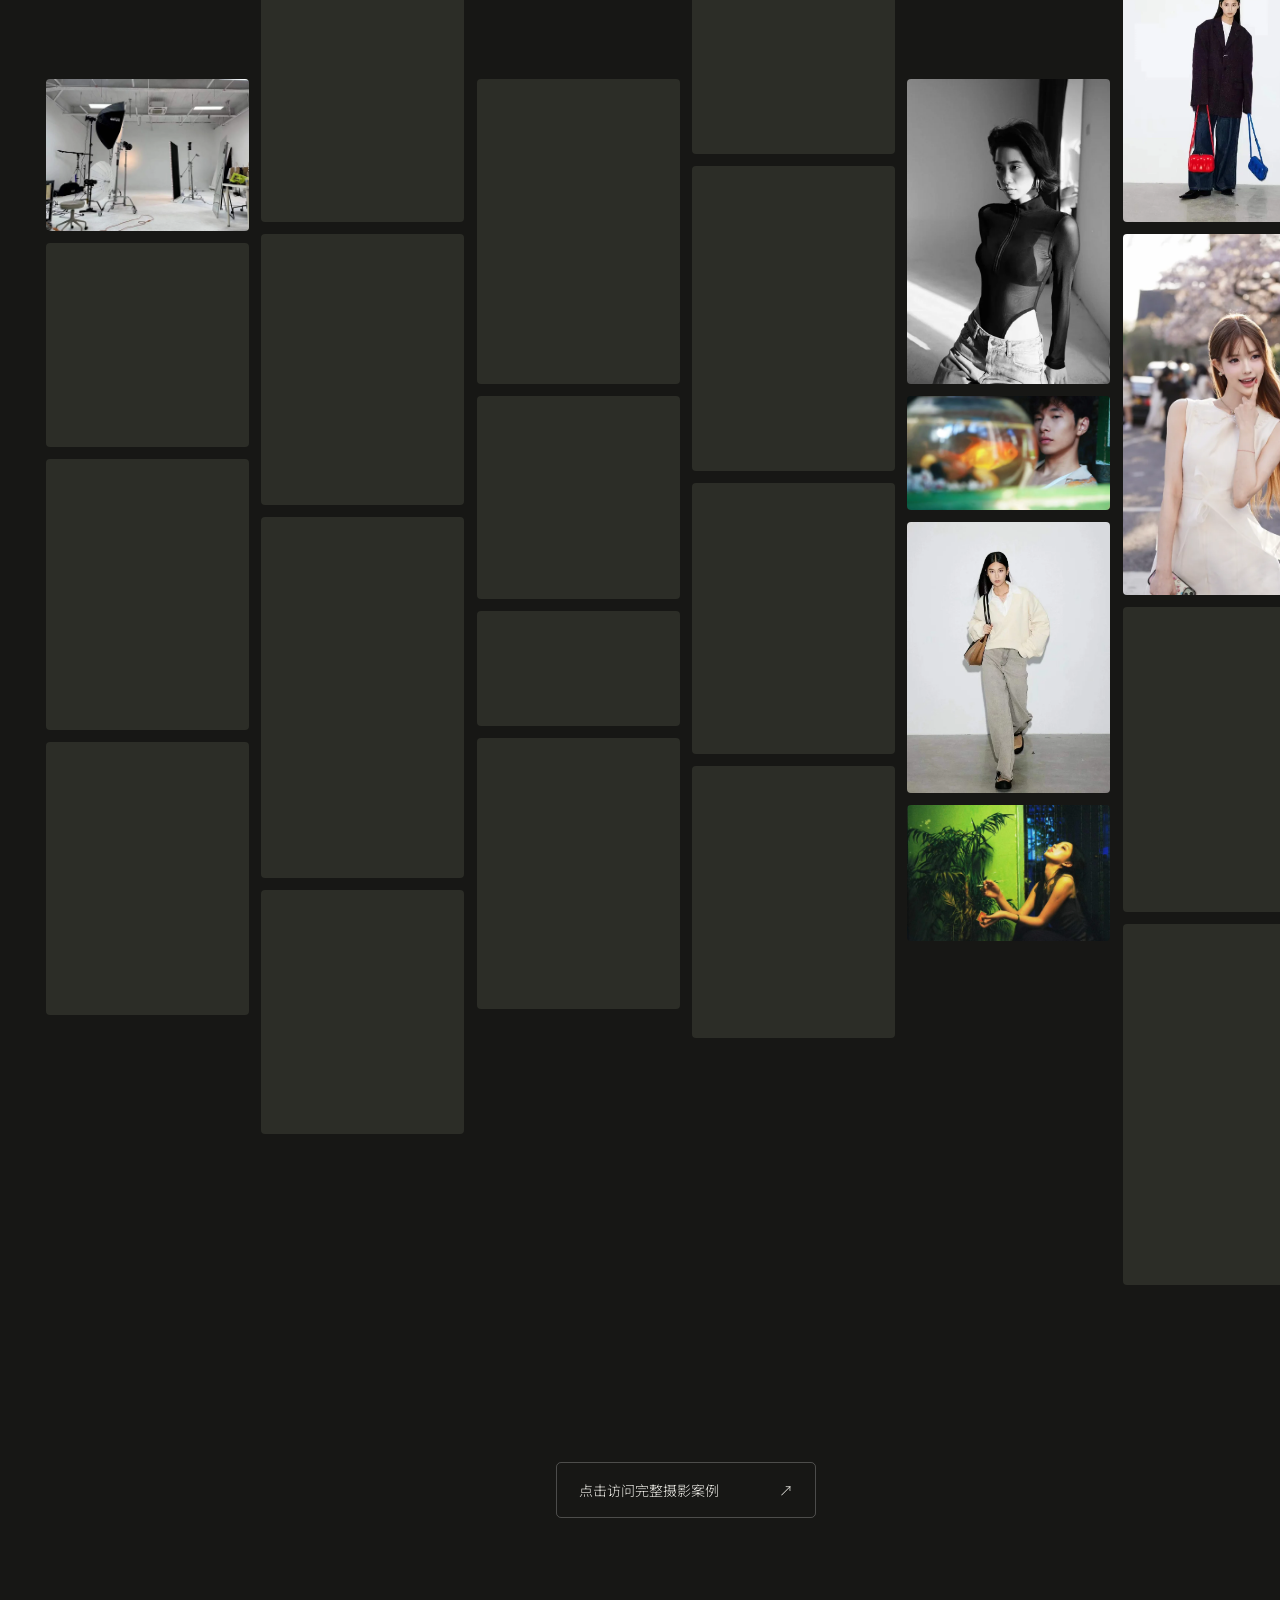
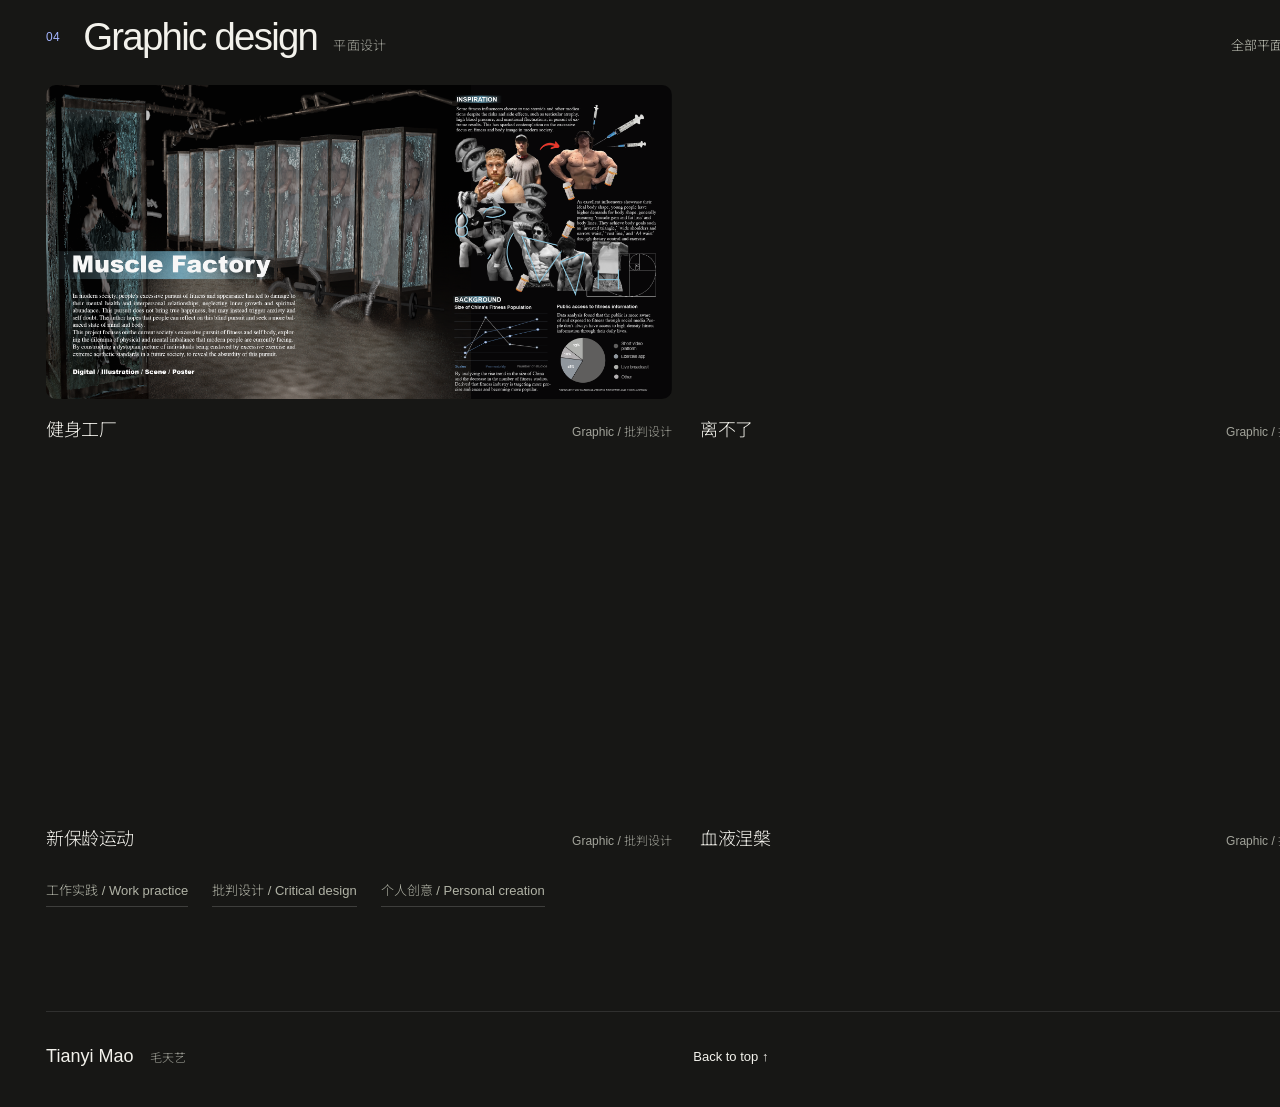
==== commit 0daee511: "Add interactive movement anatomy lab" ====
--- a/index.html
+++ b/index.html
@@ -405,6 +405,7 @@
                     <a href="?section=reading" data-section="reading">Books &amp; Music<small>音乐与阅读</small></a>
                     <a href="?section=thoughts" data-section="thoughts">Reflect<small>反思</small></a>
                     <div class="folio-more-split"><a href="?section=calligraphy" data-section="calligraphy">Ink<small>书法</small></a><a href="?section=sports" data-section="sports">Train<small>运动记录</small></a></div>
+                    <a class="folio-anatomy-link" href="anatomy.html">Movement Anatomy<small>运动解剖学 →</small></a>
                 </div>
             </details>
         </nav>
--- a/portfolio.css
+++ b/portfolio.css
@@ -23,6 +23,8 @@
 .folio-more-panel a { display:flex; flex-direction:column; gap:7px; border-radius:6px; }
 .folio-more-panel a:hover { background:#ffffff0a; }
 .folio-more-panel small { color:#aaa99f; font-size:12px; }
+.folio-more-panel .folio-anatomy-link { grid-column:1/-1; min-height:68px; flex-direction:row; align-items:center; justify-content:space-between; border:1px solid #ffffff14; background:linear-gradient(110deg,#242722,#181a18); }
+.folio-more-panel .folio-anatomy-link small { margin-left:auto; }
 .folio-more-split { display:grid; grid-template-columns:1fr 1fr; padding:0; }
 .folio-more-split a { padding:20px 10px; }
 .folio-shell { width:100%; max-width:1760px; margin:0 auto; padding:0 clamp(20px,3.6vw,64px); }
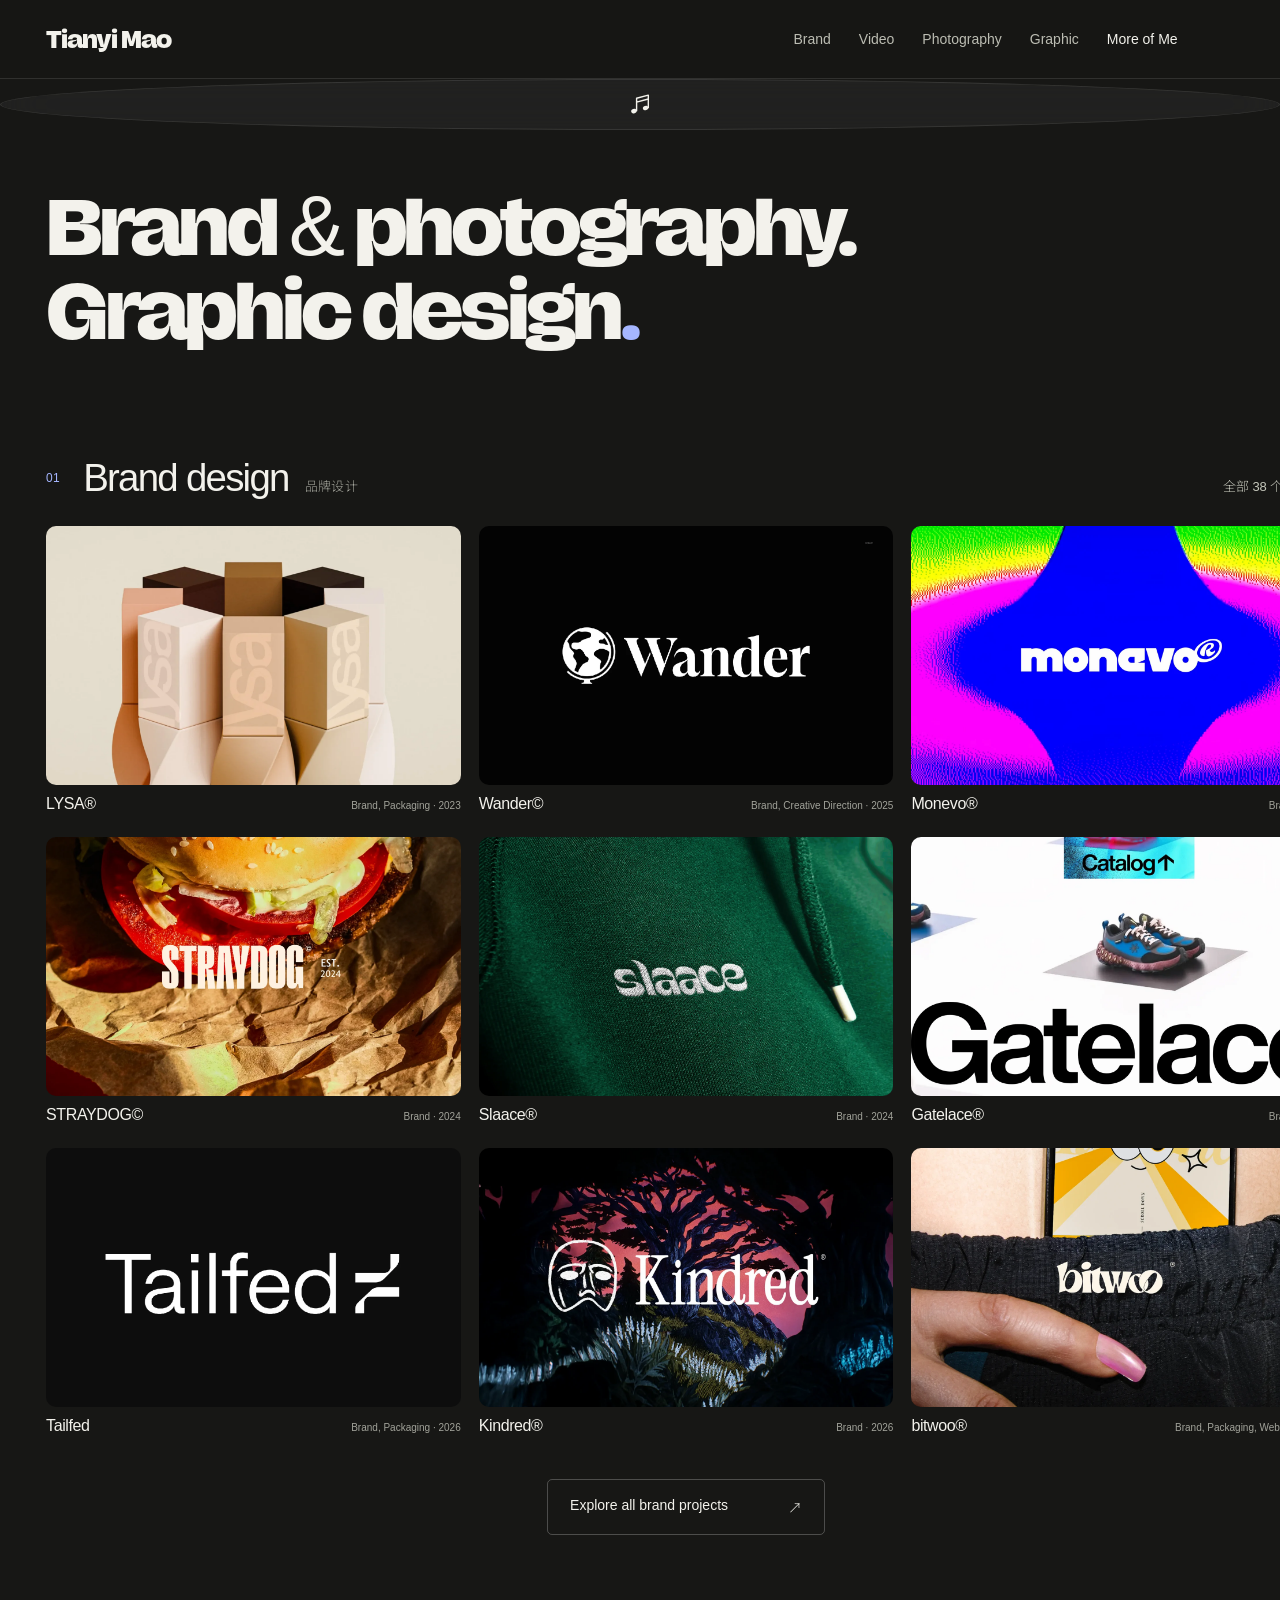
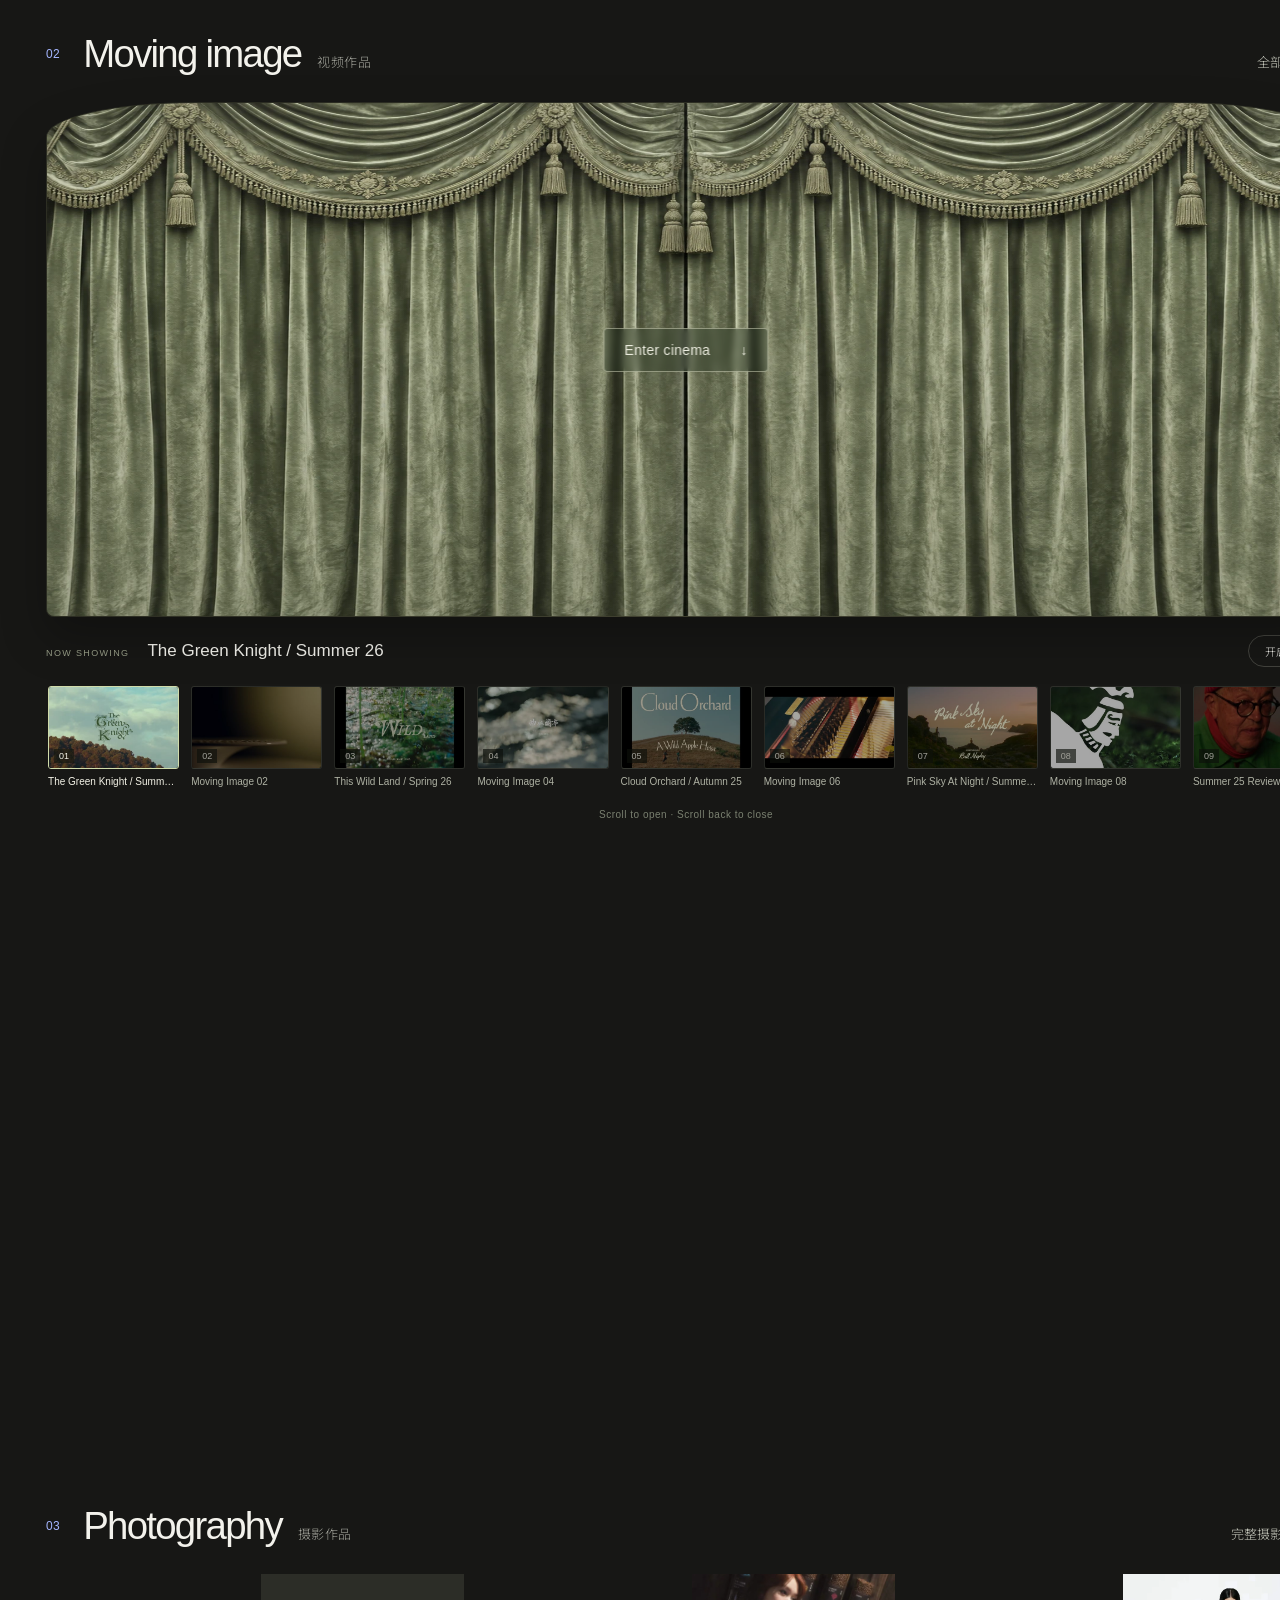
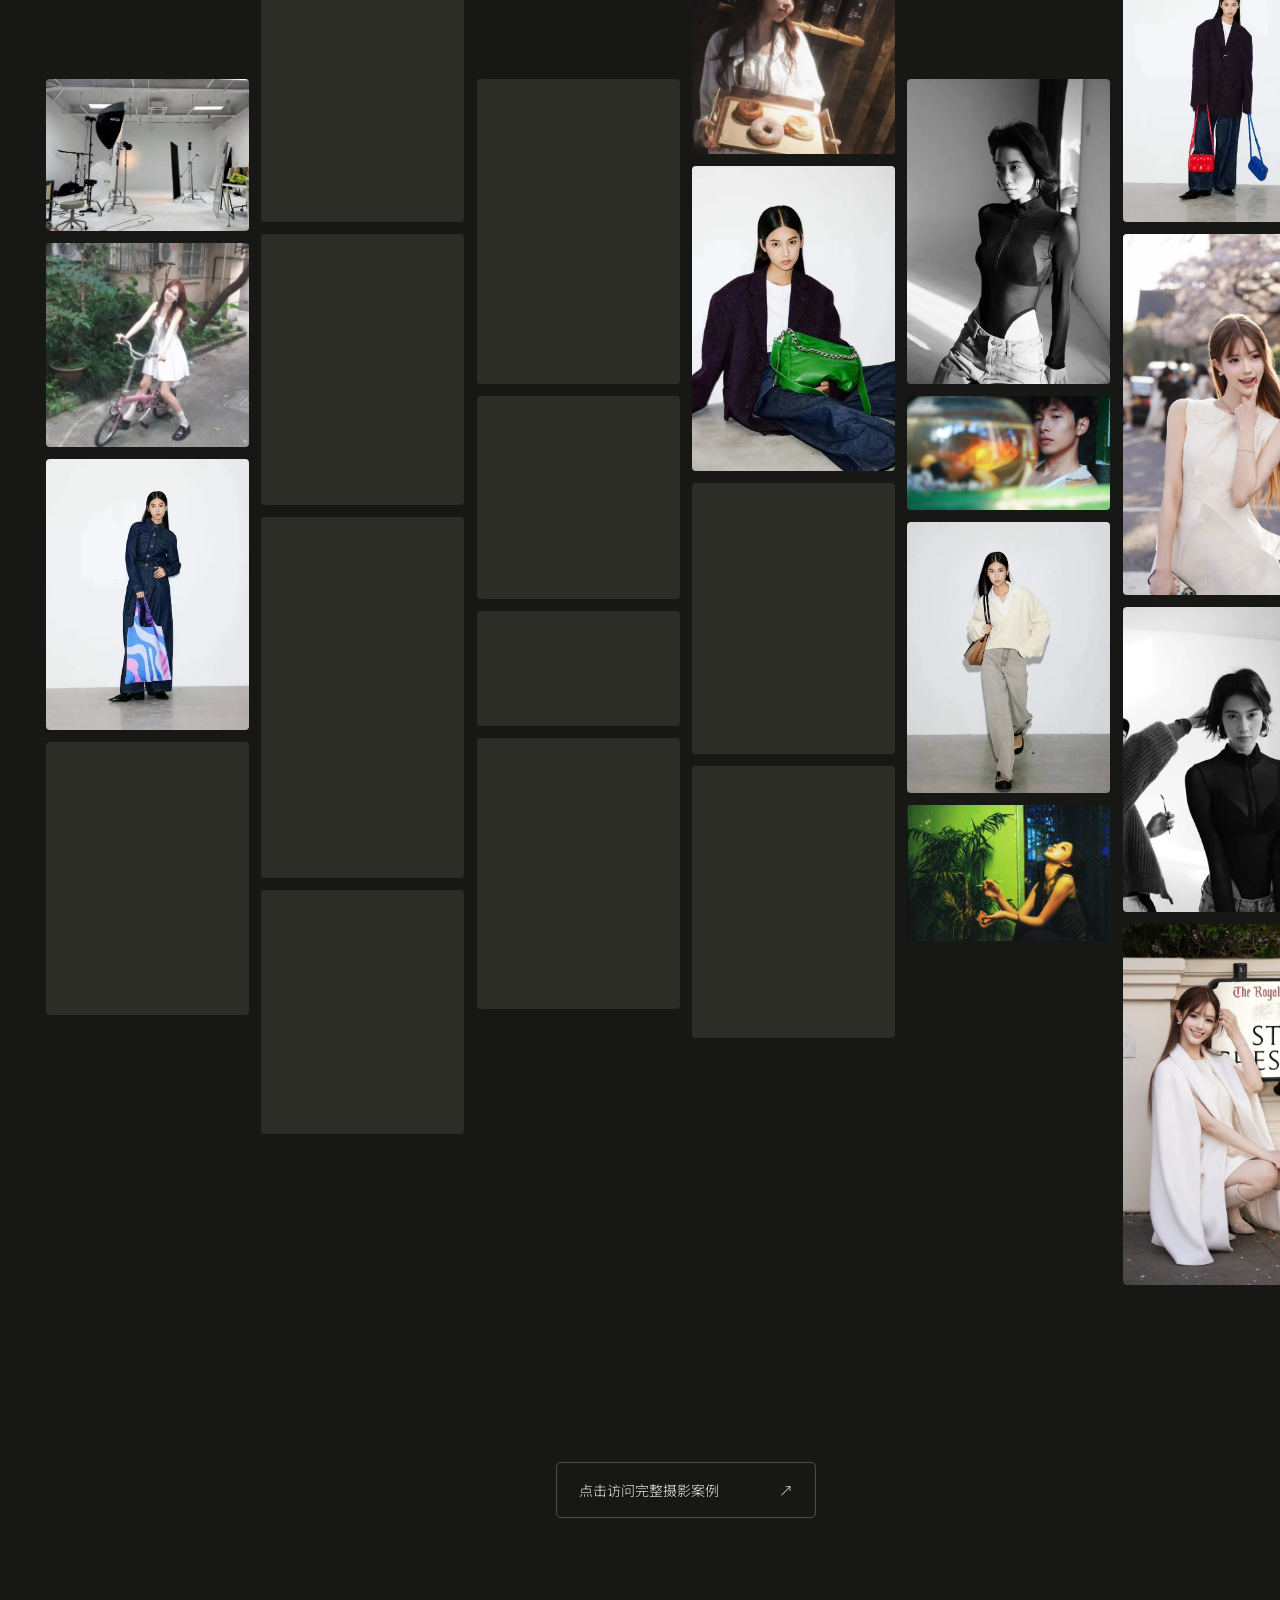
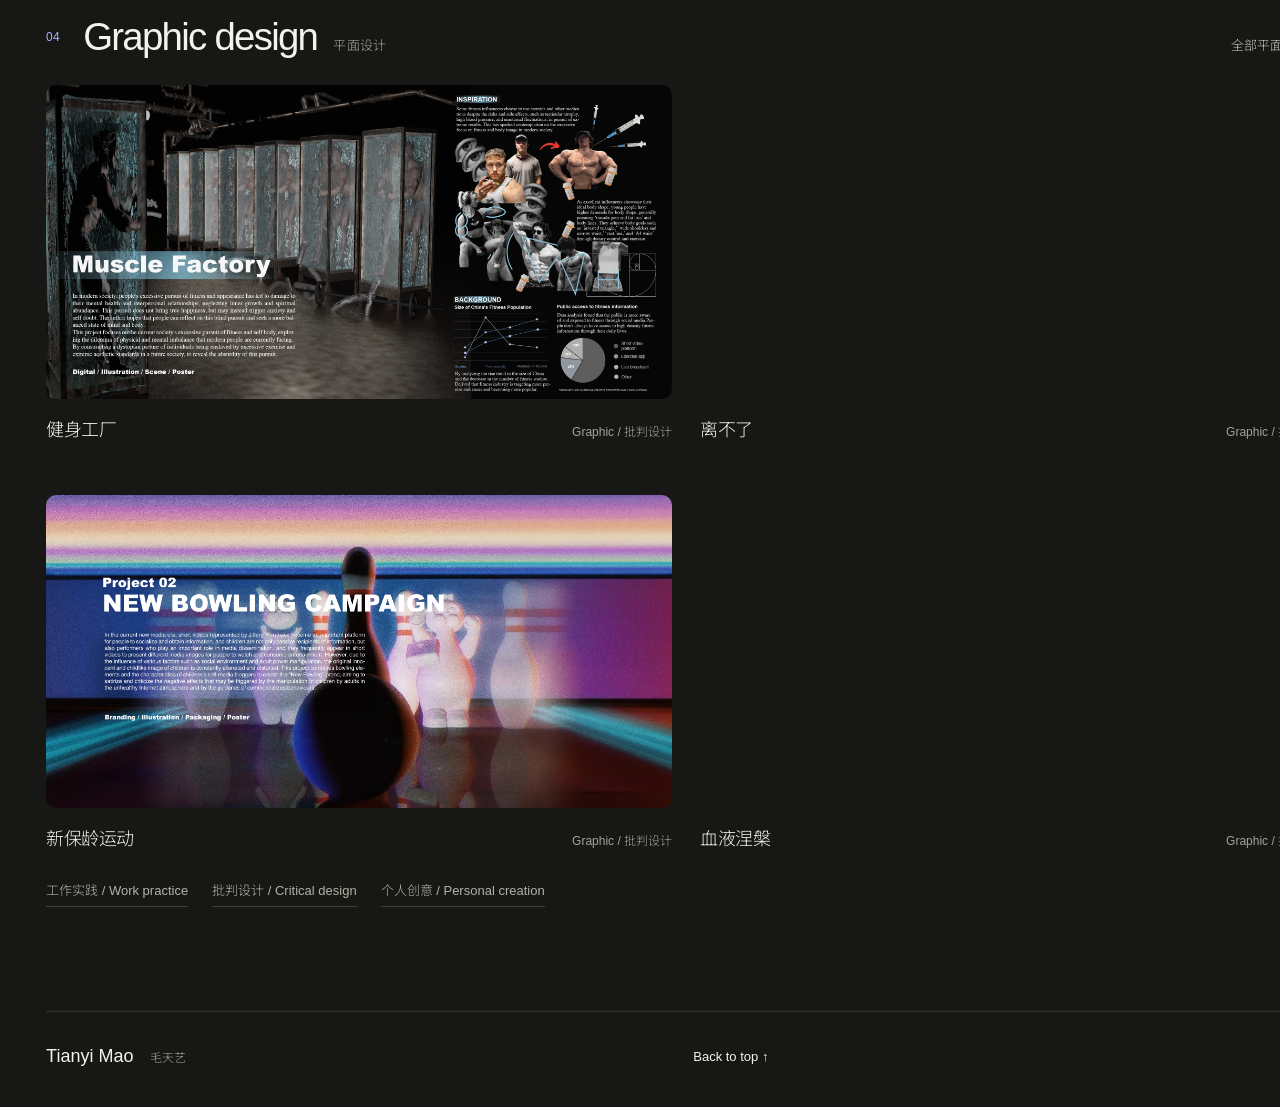
==== commit 3d5ae0dc: "Typeset Strength Atlas as an all-English editorial field guide" ====
--- a/index.html
+++ b/index.html
@@ -405,7 +405,7 @@
                     <a href="?section=reading" data-section="reading">Books &amp; Music<small>音乐与阅读</small></a>
                     <a href="?section=thoughts" data-section="thoughts">Reflect<small>反思</small></a>
                     <div class="folio-more-split"><a href="?section=calligraphy" data-section="calligraphy">Ink<small>书法</small></a><a href="?section=sports" data-section="sports">Train<small>运动记录</small></a></div>
-                    <a class="folio-anatomy-link" href="anatomy.html">Movement Anatomy<small>运动解剖学 →</small></a>
+                    <a class="folio-anatomy-link" href="anatomy.html" lang="en">Movement Anatomy<small>Study the atlas</small></a>
                 </div>
             </details>
         </nav>
